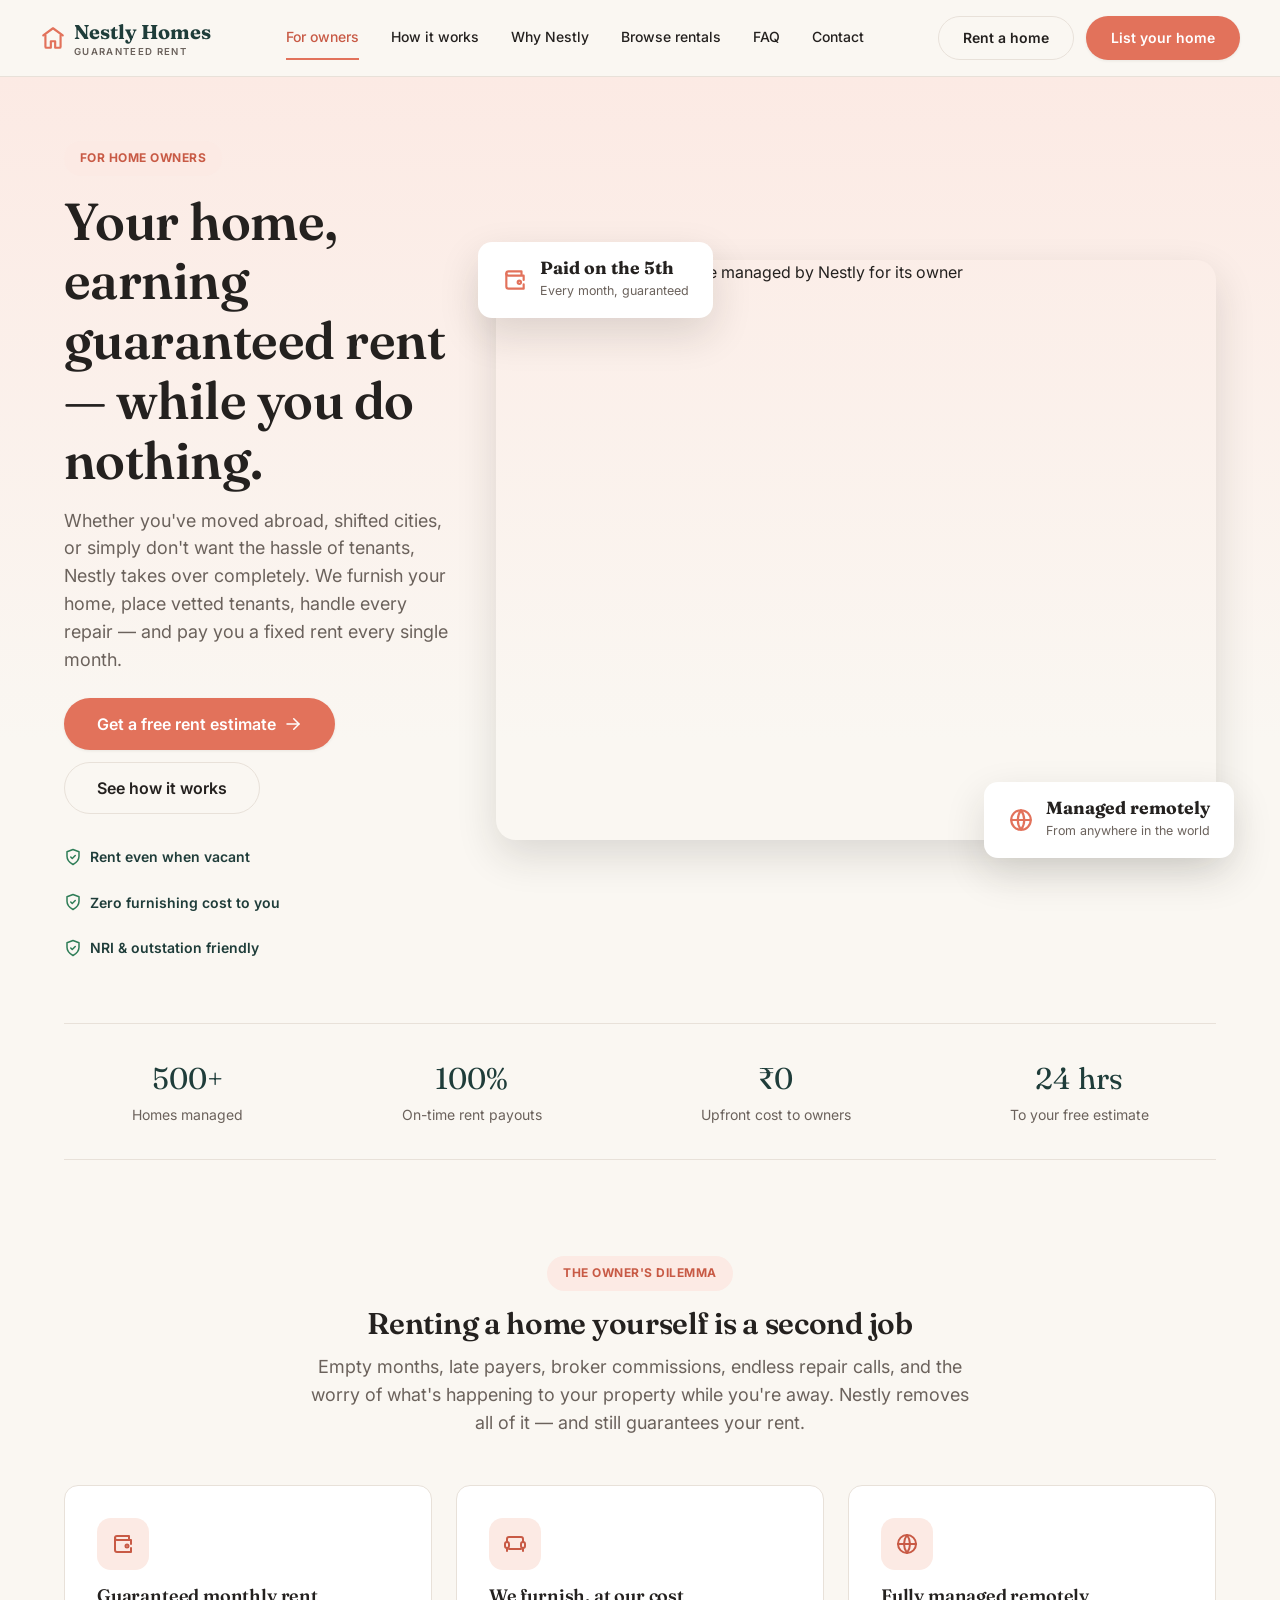
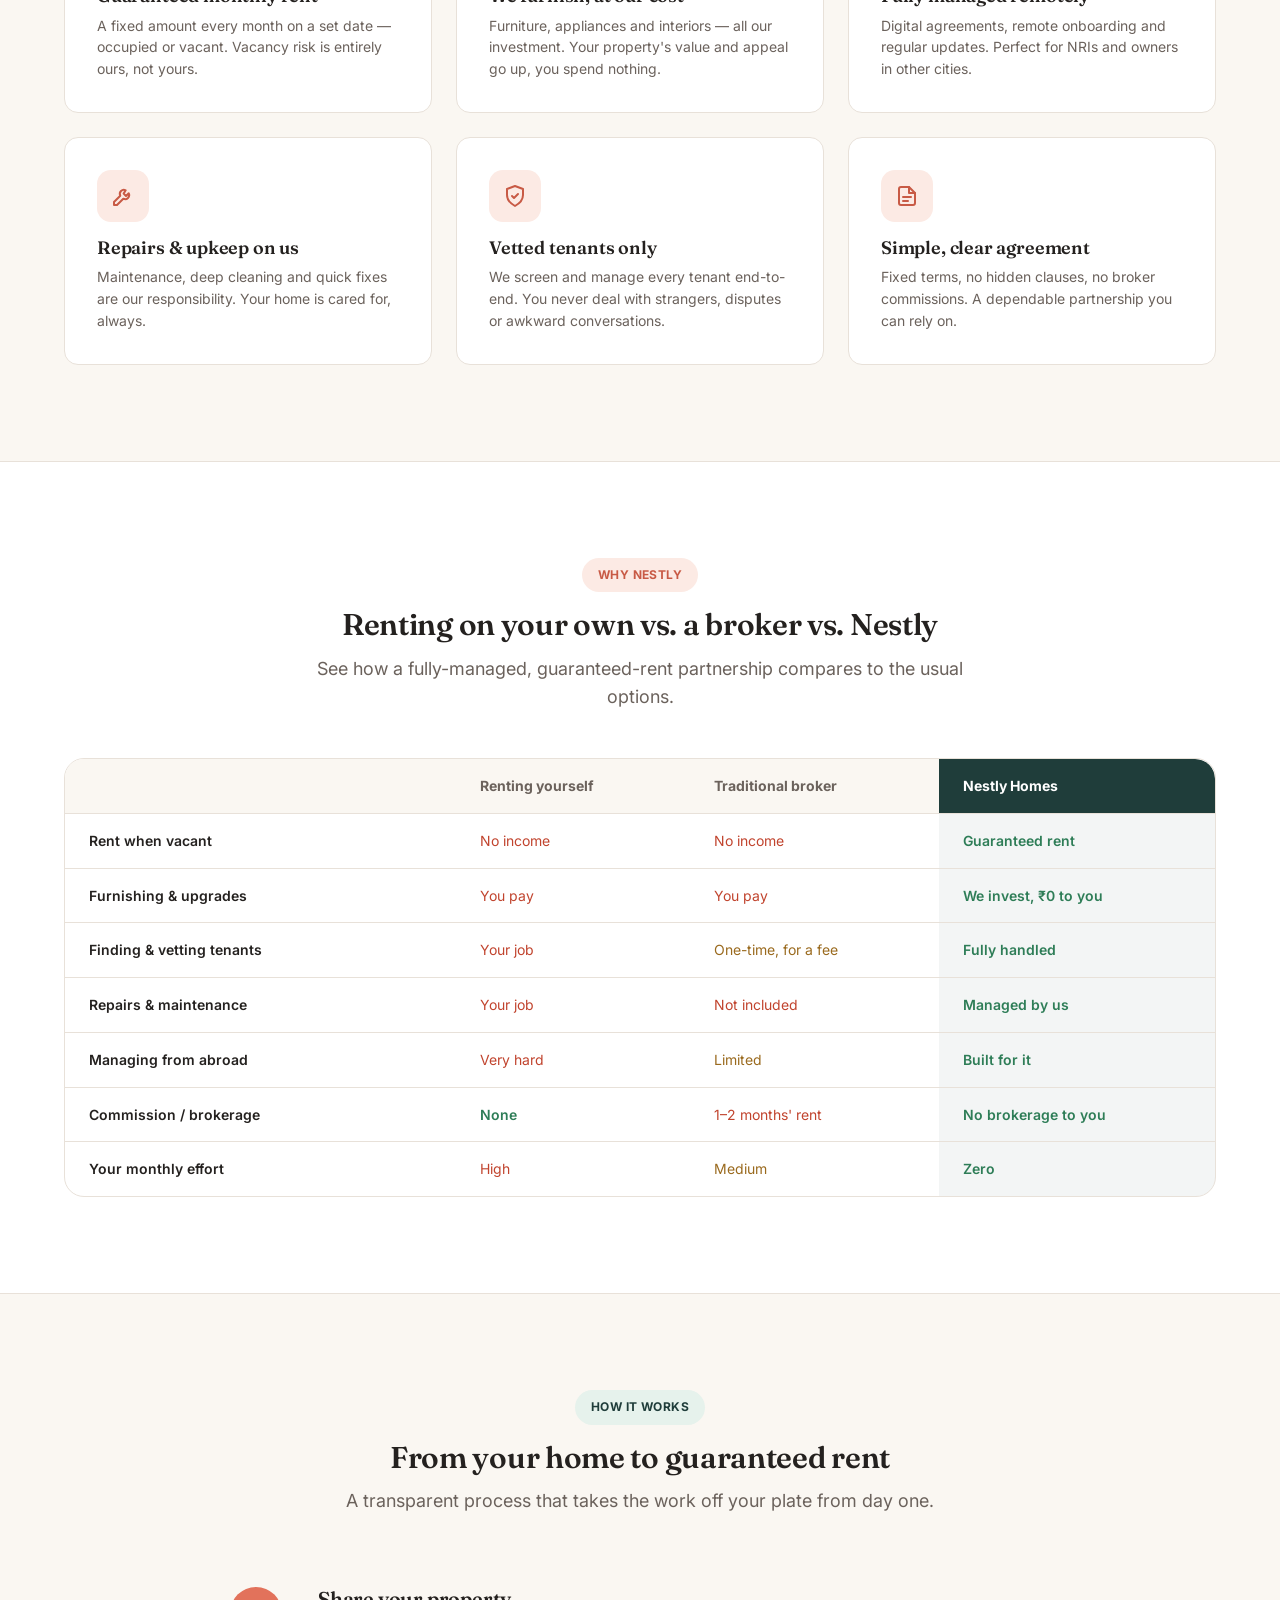
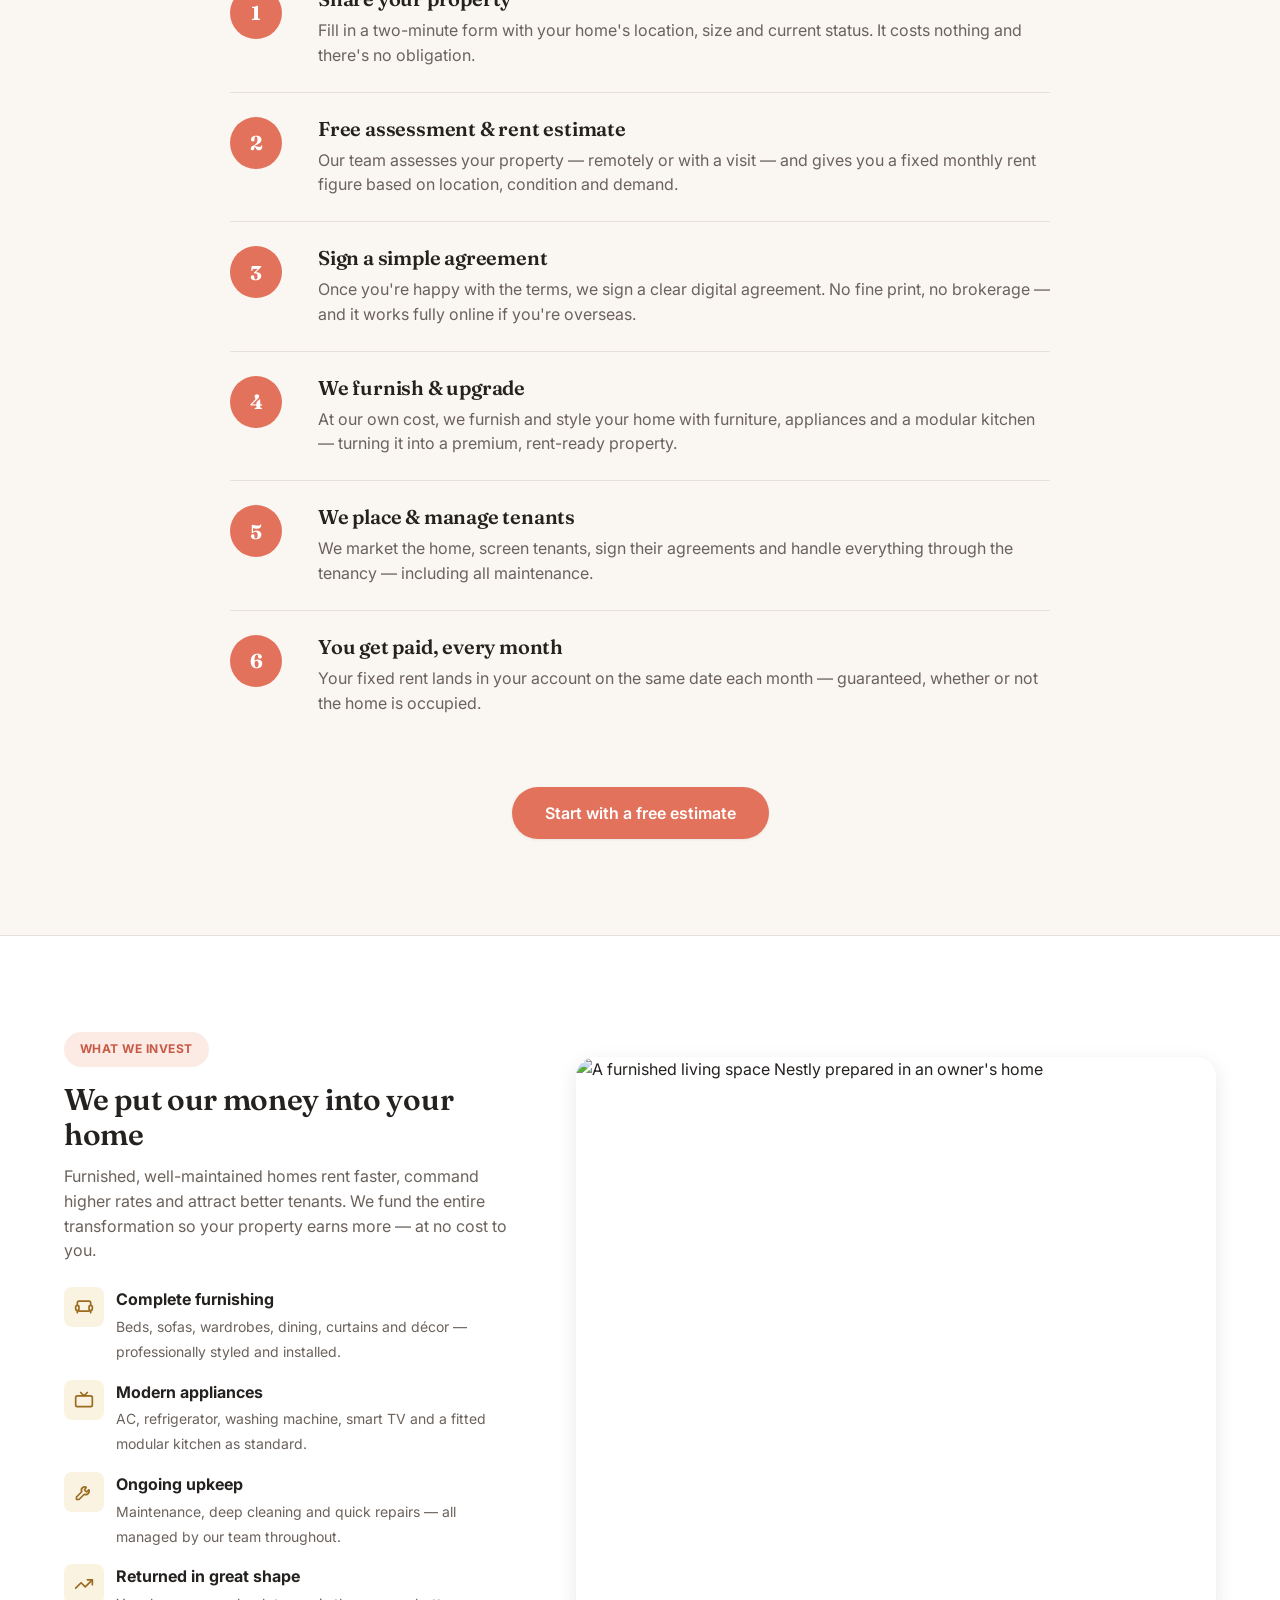
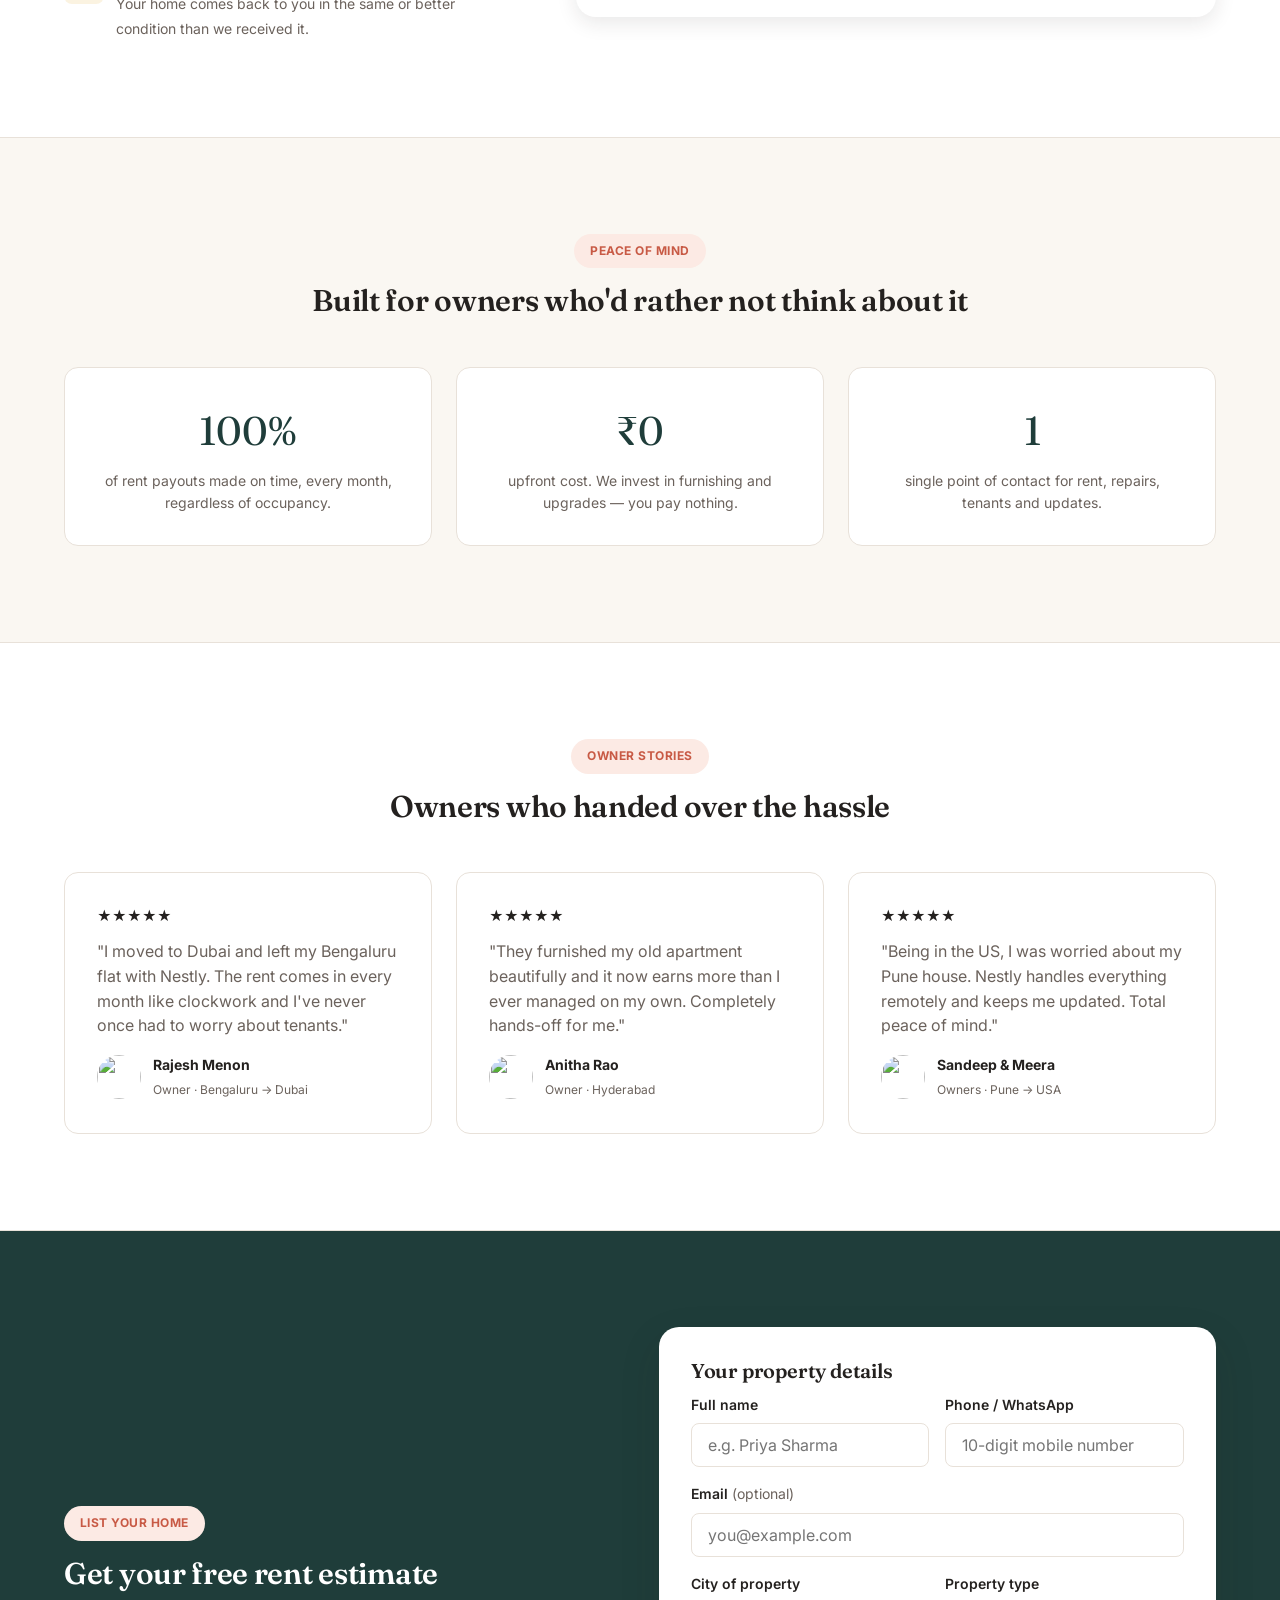
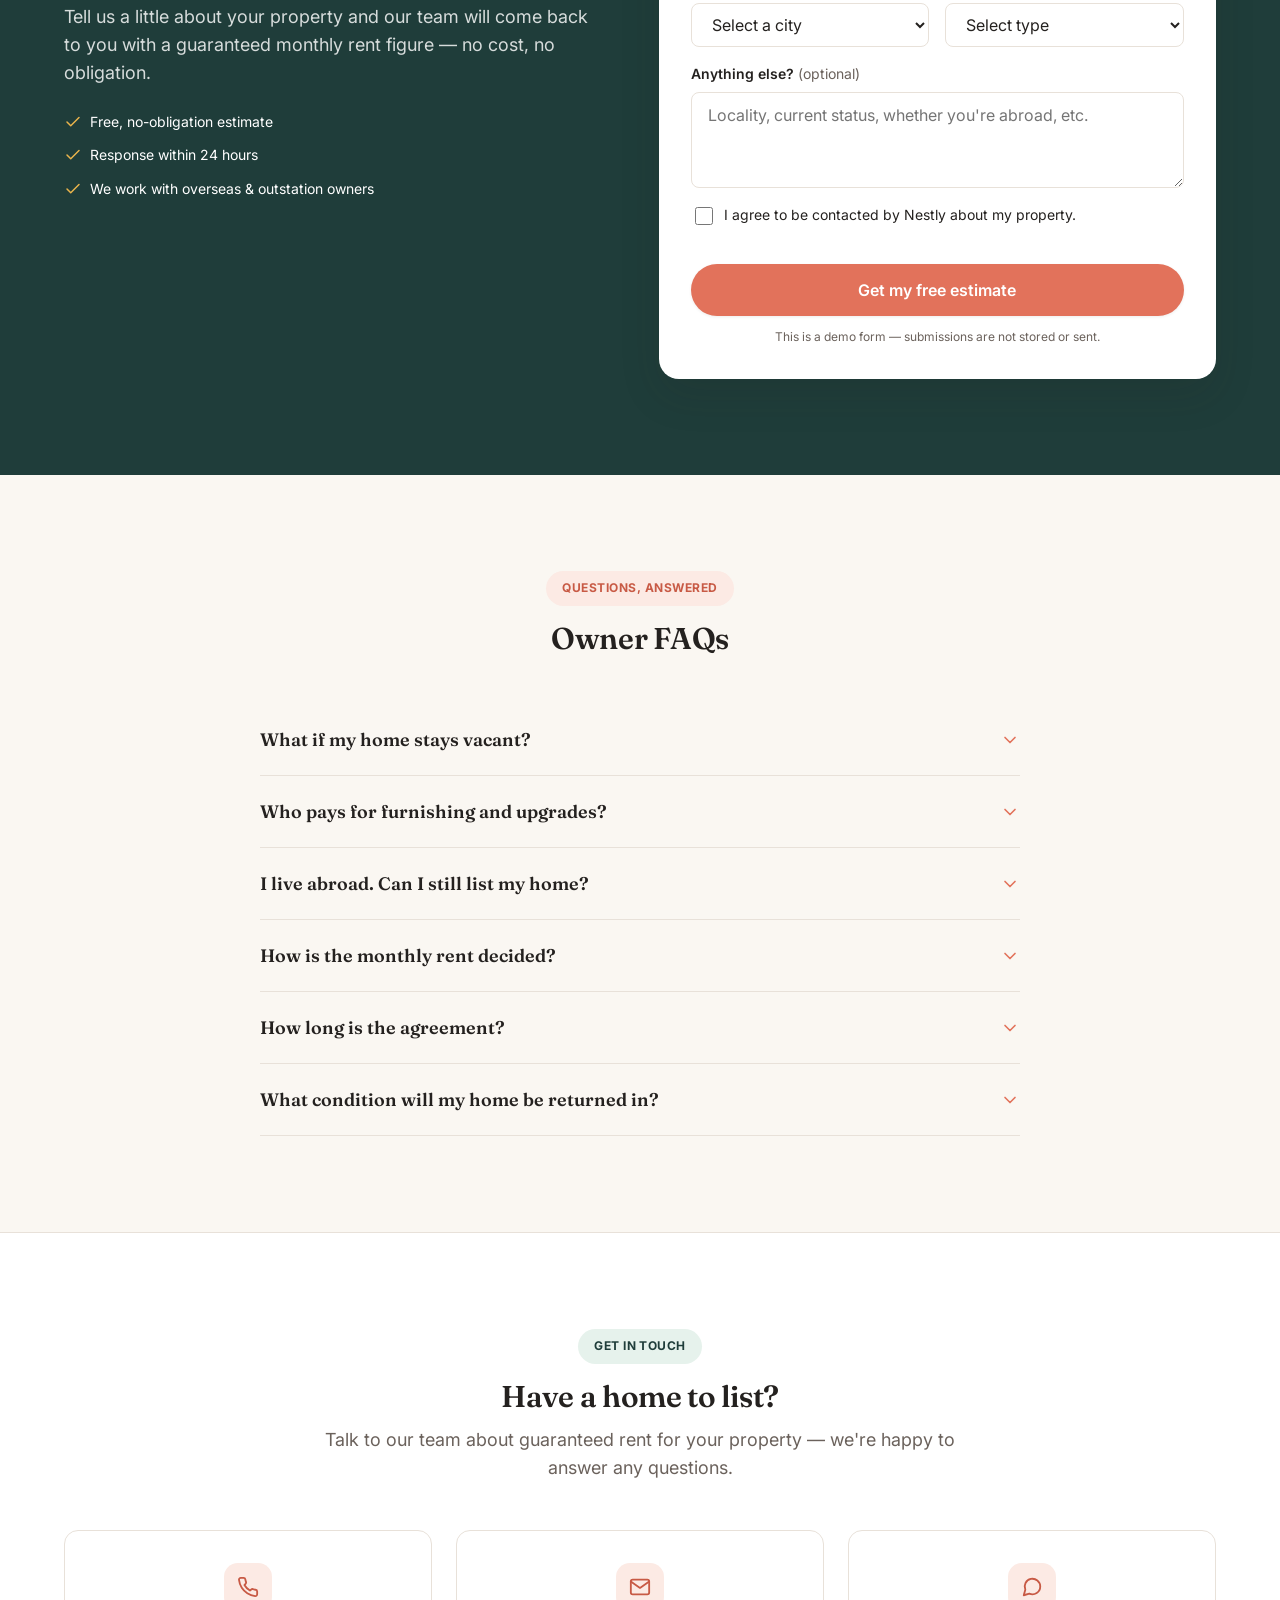
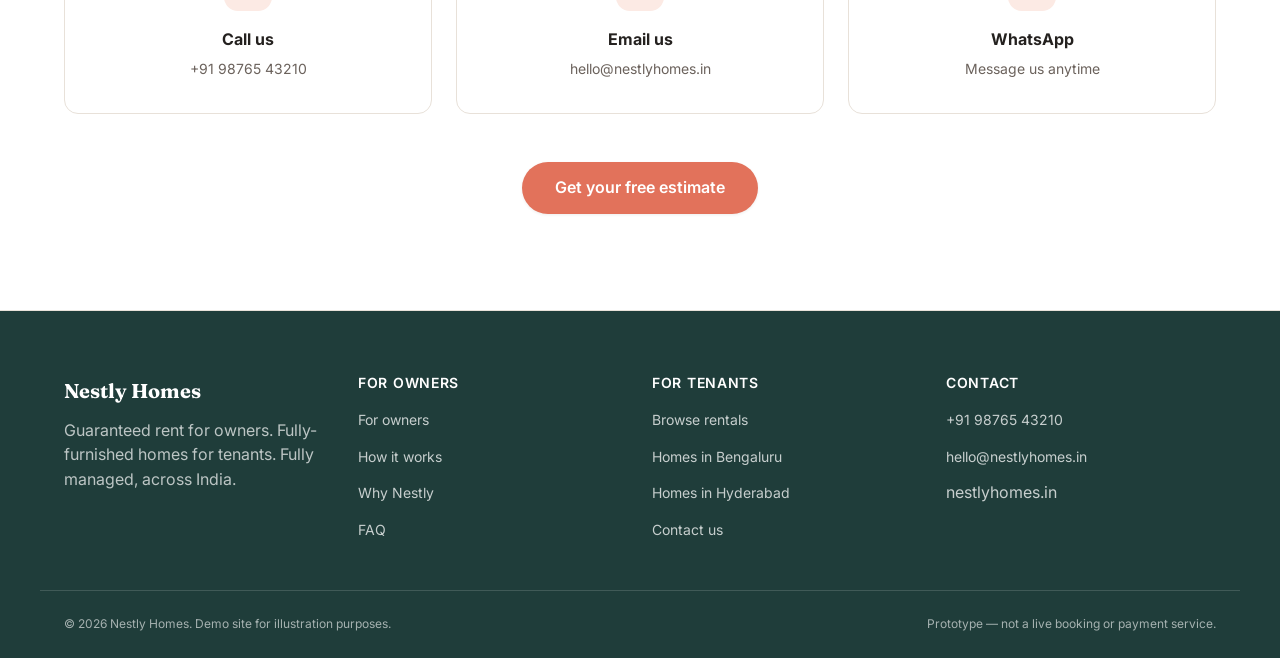
==== owners.html @ 3b859e08 "Nestly Homes: owners landing, dedicated owner page, furnished rentals" ====
<!DOCTYPE html>
<html lang="en">
<head>
<meta charset="UTF-8">
<meta name="viewport" content="width=device-width, initial-scale=1.0">
<title>For home owners — Guaranteed rent with Nestly Homes</title>
<meta name="description" content="Hand your home to Nestly and earn guaranteed rent every month — even from abroad. We furnish, manage, maintain and rent it to vetted tenants. Free rent estimate for owners across India.">
<link rel="preconnect" href="https://fonts.googleapis.com">
<link rel="preconnect" href="https://fonts.gstatic.com" crossorigin>
<link href="https://fonts.googleapis.com/css2?family=Fraunces:wght@500;600;700&family=Inter:wght@400;500;600;700&display=swap" rel="stylesheet">
<style>
/* ===========================================================
   Nestly Homes — Design System
   Managed home rentals: guaranteed rent for owners,
   fully-furnished homes for tenants.
   Fraunces (serif, warm/editorial) headings, Inter for UI.
=========================================================== */

:root {
  --color-primary: #E2725B;
  --color-primary-dark: #C85A45;
  --color-primary-light: #F4A98C;
  --color-primary-tint: #FCEAE4;
  --color-secondary: #1F3D3A;
  --color-secondary-light: #33605B;
  --color-accent: #E9B44C;
  --color-accent-tint: #FBF3E1;
  --color-bg: #FAF7F2;
  --color-surface: #FFFFFF;
  --color-text: #24211F;
  --color-text-muted: #6B625C;
  --color-border: #E8E1D9;
  --color-success: #2E7D57;
  --color-success-tint: #E6F2EC;
  --color-danger: #C1442E;
  --color-danger-tint: #FBEAE6;

  --font-heading: "Fraunces", Georgia, serif;
  --font-body: "Inter", -apple-system, BlinkMacSystemFont, "Segoe UI", sans-serif;
  --text-xs: 0.75rem;
  --text-sm: 0.875rem;
  --text-base: 1rem;
  --text-lg: 1.125rem;
  --text-xl: 1.25rem;
  --text-2xl: 1.5rem;
  --text-3xl: 1.875rem;
  --text-4xl: 2.5rem;
  --text-5xl: 3.25rem;

  --space-1: 4px;
  --space-2: 8px;
  --space-3: 12px;
  --space-4: 16px;
  --space-5: 24px;
  --space-6: 32px;
  --space-7: 48px;
  --space-8: 64px;
  --space-9: 96px;

  --radius-sm: 8px;
  --radius-md: 14px;
  --radius-lg: 20px;
  --radius-full: 999px;
  --shadow-sm: 0 1px 3px rgba(36, 33, 31, 0.08);
  --shadow-md: 0 6px 20px rgba(36, 33, 31, 0.10);
  --shadow-lg: 0 16px 40px rgba(36, 33, 31, 0.14);

  --ease: cubic-bezier(0.4, 0, 0.2, 1);
  --dur-fast: 150ms;
  --dur-base: 220ms;
}

@media (prefers-reduced-motion: reduce) {
  *, *::before, *::after {
    animation-duration: 0.001ms !important;
    animation-iteration-count: 1 !important;
    transition-duration: 0.001ms !important;
    scroll-behavior: auto !important;
  }
}

* { box-sizing: border-box; }
html { scroll-behavior: smooth; }
body {
  margin: 0;
  font-family: var(--font-body);
  font-size: var(--text-base);
  line-height: 1.55;
  color: var(--color-text);
  background: var(--color-bg);
  -webkit-font-smoothing: antialiased;
}
img { max-width: 100%; display: block; }
a { color: inherit; text-decoration: none; }
h1, h2, h3, h4 {
  font-family: var(--font-heading);
  font-weight: 600;
  line-height: 1.15;
  margin: 0 0 var(--space-3);
  color: var(--color-text);
  letter-spacing: -0.01em;
}
h1 { font-size: var(--text-5xl); }
h2 { font-size: var(--text-3xl); }
h3 { font-size: var(--text-2xl); }
p { margin: 0 0 var(--space-4); color: var(--color-text-muted); }

a:focus-visible, button:focus-visible, input:focus-visible,
select:focus-visible, textarea:focus-visible, [tabindex]:focus-visible {
  outline: 3px solid var(--color-primary);
  outline-offset: 2px;
  border-radius: var(--radius-sm);
}

.container { max-width: 1200px; margin: 0 auto; padding: 0 var(--space-5); }
.container-narrow { max-width: 760px; margin: 0 auto; padding: 0 var(--space-5); }

.skip-link {
  position: absolute; left: -9999px; top: 0;
  background: var(--color-secondary); color: #fff;
  padding: var(--space-2) var(--space-4); z-index: 100;
  border-radius: 0 0 var(--radius-sm) 0;
}
.skip-link:focus { left: 0; }

/* ---------- Navigation ---------- */
.site-header {
  position: sticky; top: 0; z-index: 50;
  background: rgba(250, 247, 242, 0.92);
  backdrop-filter: blur(8px);
  border-bottom: 1px solid var(--color-border);
}
.nav { display: flex; align-items: center; justify-content: space-between; padding: var(--space-4) 0; }
.brand {
  display: flex; align-items: center; gap: var(--space-2);
  font-family: var(--font-heading); font-size: var(--text-xl); font-weight: 700;
  color: var(--color-secondary);
}
.brand svg { color: var(--color-primary); }
.brand small { font-family: var(--font-body); font-size: 0.6rem; font-weight: 600; letter-spacing: 0.14em; text-transform: uppercase; color: var(--color-text-muted); display: block; margin-top: -2px; }
.nav-links { display: flex; gap: var(--space-6); list-style: none; margin: 0; padding: 0; }
.nav-links a {
  font-size: var(--text-sm); font-weight: 500; color: var(--color-text);
  padding: var(--space-2) 0; border-bottom: 2px solid transparent;
  transition: color var(--dur-base) var(--ease), border-color var(--dur-base) var(--ease);
  min-height: 44px; display: flex; align-items: center;
}
.nav-links a:hover, .nav-links a[aria-current="page"] { color: var(--color-primary-dark); border-color: var(--color-primary); }
.nav-actions { display: flex; align-items: center; gap: var(--space-3); }
.nav-toggle { display: none; background: none; border: 1px solid var(--color-border); border-radius: var(--radius-sm); padding: var(--space-2); min-width: 44px; min-height: 44px; align-items: center; justify-content: center; }

/* ---------- Buttons ---------- */
.btn {
  display: inline-flex; align-items: center; justify-content: center; gap: var(--space-2);
  font-family: var(--font-body); font-weight: 600; font-size: var(--text-sm);
  min-height: 44px; padding: 0 var(--space-5);
  border-radius: var(--radius-full); border: 1px solid transparent; cursor: pointer;
  transition: transform var(--dur-fast) var(--ease), background var(--dur-base) var(--ease), box-shadow var(--dur-base) var(--ease), border-color var(--dur-base) var(--ease);
  white-space: nowrap;
}
.btn:active { transform: scale(0.98); }
.btn-primary { background: var(--color-primary); color: #fff; box-shadow: var(--shadow-sm); }
.btn-primary:hover { background: var(--color-primary-dark); box-shadow: var(--shadow-md); }
.btn-secondary { background: var(--color-secondary); color: #fff; }
.btn-secondary:hover { background: var(--color-secondary-light); }
.btn-outline { background: transparent; color: var(--color-text); border-color: var(--color-border); }
.btn-outline:hover { border-color: var(--color-primary); color: var(--color-primary-dark); }
.btn-ghost { background: transparent; color: var(--color-text); }
.btn-ghost:hover { background: var(--color-primary-tint); }
.btn-block { width: 100%; }
.btn-sm { min-height: 36px; padding: 0 var(--space-4); font-size: var(--text-xs); }
.btn-lg { min-height: 52px; padding: 0 var(--space-6); font-size: var(--text-base); }
.btn[disabled] { opacity: 0.5; cursor: not-allowed; }
.icon-btn {
  display: inline-flex; align-items: center; justify-content: center;
  min-width: 44px; min-height: 44px; border-radius: var(--radius-full);
  border: 1px solid var(--color-border); background: var(--color-surface); cursor: pointer;
  transition: border-color var(--dur-base) var(--ease), color var(--dur-base) var(--ease);
}
.icon-btn:hover { border-color: var(--color-primary); color: var(--color-primary-dark); }

/* ---------- Sections ---------- */
section { padding: var(--space-9) 0; }
.section-tight { padding: var(--space-7) 0; }
.section-surface { background: var(--color-surface); border-top: 1px solid var(--color-border); border-bottom: 1px solid var(--color-border); }
.eyebrow {
  display: inline-flex; align-items: center; gap: var(--space-2);
  font-size: var(--text-xs); font-weight: 700; letter-spacing: 0.04em; text-transform: uppercase;
  color: var(--color-primary-dark); background: var(--color-primary-tint);
  padding: var(--space-2) var(--space-4); border-radius: var(--radius-full); margin-bottom: var(--space-4);
}
.eyebrow.teal { color: var(--color-secondary); background: var(--color-success-tint); }
.section-head { max-width: 680px; margin: 0 0 var(--space-7); }
.section-head.center { margin-left: auto; margin-right: auto; text-align: center; }
.section-head p { font-size: var(--text-lg); }
.grid { display: grid; gap: var(--space-5); }
.grid-2 { grid-template-columns: repeat(2, 1fr); }
.grid-3 { grid-template-columns: repeat(3, 1fr); }
.grid-4 { grid-template-columns: repeat(4, 1fr); }
.flex-between { display: flex; align-items: center; justify-content: space-between; gap: var(--space-4); flex-wrap: wrap; }

/* ---------- Cards ---------- */
.card {
  background: var(--color-surface); border-radius: var(--radius-md);
  border: 1px solid var(--color-border); overflow: hidden;
  transition: box-shadow var(--dur-base) var(--ease), transform var(--dur-base) var(--ease);
}
.card:hover { box-shadow: var(--shadow-md); }

/* Value proposition card */
.value-card { padding: var(--space-6); height: 100%; }
.value-card .v-icon {
  width: 52px; height: 52px; border-radius: var(--radius-md);
  background: var(--color-primary-tint); color: var(--color-primary-dark);
  display: flex; align-items: center; justify-content: center; margin-bottom: var(--space-4);
}
.value-card h3 { font-size: var(--text-lg); margin-bottom: var(--space-2); }
.value-card p { margin: 0; font-size: var(--text-sm); }

/* Property card */
.property-card { display: flex; flex-direction: column; position: relative; }
.property-card__media { position: relative; aspect-ratio: 4 / 3; overflow: hidden; }
.property-card__media img { width: 100%; height: 100%; object-fit: cover; transition: transform 400ms var(--ease); }
.property-card:hover .property-card__media img { transform: scale(1.04); }
.property-card__badge {
  position: absolute; top: var(--space-3); left: var(--space-3);
  background: var(--color-surface); font-size: var(--text-xs); font-weight: 700;
  padding: var(--space-1) var(--space-3); border-radius: var(--radius-full); color: var(--color-secondary);
}
.property-card__badge.furnished { background: var(--color-secondary); color: #fff; }
.property-card__body { padding: var(--space-4); flex: 1; display: flex; flex-direction: column; gap: var(--space-2); }
.property-card__top { display: flex; justify-content: space-between; align-items: baseline; gap: var(--space-2); }
.property-card__title { font-family: var(--font-heading); font-size: var(--text-lg); font-weight: 600; margin: 0; }
.property-card__location { font-size: var(--text-sm); color: var(--color-text-muted); display: flex; align-items: center; gap: var(--space-1); margin: 0; }
.property-card__meta { display: flex; gap: var(--space-3); font-size: var(--text-xs); color: var(--color-text-muted); flex-wrap: wrap; }
.property-card__meta span { display: flex; align-items: center; gap: 4px; }
.property-card__footer { display: flex; justify-content: space-between; align-items: center; margin-top: auto; padding-top: var(--space-2); border-top: 1px solid var(--color-border); }
.property-card__price { font-weight: 700; color: var(--color-text); }
.property-card__price small { font-weight: 400; color: var(--color-text-muted); }
.rating { display: flex; align-items: center; gap: 4px; font-size: var(--text-sm); font-weight: 600; }
.rating svg { color: var(--color-accent); }

/* ---------- Badges ---------- */
.badge { display: inline-flex; align-items: center; gap: 4px; font-size: var(--text-xs); font-weight: 700; padding: var(--space-1) var(--space-3); border-radius: var(--radius-full); }
.badge-success { background: var(--color-success-tint); color: var(--color-success); }
.badge-accent { background: var(--color-accent-tint); color: #9A6A1E; }
.badge-neutral { background: var(--color-bg); color: var(--color-text-muted); border: 1px solid var(--color-border); }

.chip {
  display: inline-flex; align-items: center; gap: var(--space-2);
  min-height: 44px; padding: 0 var(--space-4); border-radius: var(--radius-full);
  border: 1px solid var(--color-border); background: var(--color-surface);
  font-size: var(--text-sm); font-weight: 500; cursor: pointer;
  transition: border-color var(--dur-base) var(--ease), background var(--dur-base) var(--ease), color var(--dur-base) var(--ease);
}
.chip:hover { border-color: var(--color-primary); }
.chip[aria-pressed="true"] { background: var(--color-secondary); border-color: var(--color-secondary); color: #fff; }

/* ---------- Forms ---------- */
.field { display: flex; flex-direction: column; gap: var(--space-2); margin-bottom: var(--space-4); }
.field label { font-size: var(--text-sm); font-weight: 600; }
.field .hint { font-size: var(--text-xs); color: var(--color-text-muted); margin-top: -4px; }
.field .error-text { font-size: var(--text-xs); color: var(--color-danger); margin-top: -2px; display: none; }
.field.has-error .error-text { display: block; }
.field.has-error input, .field.has-error select, .field.has-error textarea { border-color: var(--color-danger); }
input[type="text"], input[type="email"], input[type="tel"], input[type="number"],
input[type="date"], input[type="password"], select, textarea {
  min-height: 44px; padding: 0 var(--space-4);
  border: 1px solid var(--color-border); border-radius: var(--radius-sm);
  font-family: var(--font-body); font-size: var(--text-base);
  background: var(--color-surface); color: var(--color-text); width: 100%;
}
textarea { padding: var(--space-3) var(--space-4); min-height: 96px; resize: vertical; }
input:focus, select:focus, textarea:focus { border-color: var(--color-primary); }
.checkbox-row { display: flex; align-items: flex-start; gap: var(--space-2); min-height: 44px; font-size: var(--text-sm); }
.checkbox-row input { width: 18px; height: 18px; min-height: auto; accent-color: var(--color-primary); margin-top: 3px; }
.field-row { display: grid; grid-template-columns: 1fr 1fr; gap: var(--space-4); }

/* ---------- Footer ---------- */
.site-footer { background: var(--color-secondary); color: rgba(255,255,255,0.85); padding: var(--space-8) 0 var(--space-5); }
.site-footer h4 { color: #fff; font-family: var(--font-body); font-size: var(--text-sm); text-transform: uppercase; letter-spacing: 0.05em; margin-bottom: var(--space-4); }
.site-footer a { color: rgba(255,255,255,0.75); font-size: var(--text-sm); transition: color var(--dur-base) var(--ease); }
.site-footer a:hover { color: #fff; }
.footer-links { list-style: none; padding: 0; margin: 0; display: flex; flex-direction: column; gap: var(--space-3); }
.footer-bottom { border-top: 1px solid rgba(255,255,255,0.15); margin-top: var(--space-7); padding-top: var(--space-5); display: flex; justify-content: space-between; flex-wrap: wrap; gap: var(--space-3); font-size: var(--text-xs); color: rgba(255,255,255,0.6); }

/* ---------- Utility ---------- */
.text-center { text-align: center; }
.text-muted { color: var(--color-text-muted); }
.mt-0 { margin-top: 0; }
.visually-hidden { position: absolute; width: 1px; height: 1px; padding: 0; margin: -1px; overflow: hidden; clip: rect(0,0,0,0); white-space: nowrap; border: 0; }

/* ---------- Responsive ---------- */
@media (max-width: 960px) {
  .grid-4 { grid-template-columns: repeat(2, 1fr); }
  .grid-3 { grid-template-columns: repeat(2, 1fr); }
}
@media (max-width: 720px) {
  h1 { font-size: var(--text-4xl); }
  .nav-links, .nav-actions .btn-outline { display: none; }
  .nav-toggle { display: inline-flex; }
  .grid-4, .grid-3, .grid-2 { grid-template-columns: 1fr; }
  .field-row { grid-template-columns: 1fr; }
  section { padding: var(--space-7) 0; }
}

/* Mobile nav drawer */
.mobile-nav { display: none; position: fixed; inset: 0; z-index: 60; background: rgba(36,33,31,0.4); }
.mobile-nav.open { display: block; }
.mobile-nav__panel {
  position: absolute; top: 0; right: 0; bottom: 0; width: min(320px, 84vw);
  background: var(--color-surface); padding: var(--space-5);
  display: flex; flex-direction: column; gap: var(--space-2); box-shadow: var(--shadow-lg);
}
.mobile-nav__panel a, .mobile-nav__panel button.mnav-link {
  min-height: 48px; display: flex; align-items: center;
  font-size: var(--text-base); font-weight: 600; border-bottom: 1px solid var(--color-border);
}

/* ===========================================================
   Page-specific composition
=========================================================== */

/* Hero */
.hero { padding: var(--space-8) 0 var(--space-9); background: linear-gradient(180deg, #FCEAE4 0%, var(--color-bg) 62%); }
.hero-grid { display: grid; grid-template-columns: 1.05fr 0.95fr; gap: var(--space-7); align-items: center; }
.hero-copy h1 { margin-bottom: var(--space-4); }
.hero-copy p.lead { font-size: var(--text-lg); max-width: 48ch; }
.hero-cta { display: flex; gap: var(--space-3); margin-top: var(--space-5); flex-wrap: wrap; }
.hero-assurance { display: flex; gap: var(--space-5); margin-top: var(--space-6); flex-wrap: wrap; }
.hero-assurance div { display: flex; align-items: center; gap: var(--space-2); font-size: var(--text-sm); font-weight: 600; color: var(--color-secondary); }
.hero-assurance svg { color: var(--color-success); flex-shrink: 0; }
.hero-media { position: relative; }
.hero-media > img { border-radius: var(--radius-lg); box-shadow: var(--shadow-lg); }
.hero-float {
  position: absolute; background: var(--color-surface); border-radius: var(--radius-md);
  box-shadow: var(--shadow-lg); padding: var(--space-4) var(--space-5); display: flex; align-items: center; gap: var(--space-3);
}
.hero-float.tl { top: -18px; left: -18px; }
.hero-float.br { bottom: -18px; right: -18px; }
.hero-float svg { color: var(--color-primary); flex-shrink: 0; }
.hero-float strong { font-family: var(--font-heading); font-size: 1.1rem; display: block; line-height: 1.1; }
.hero-float span { font-size: 0.78rem; color: var(--color-text-muted); }

/* Stats strip */
.stats-strip { display: flex; justify-content: space-around; text-align: center; padding: var(--space-6) 0; border-top: 1px solid var(--color-border); border-bottom: 1px solid var(--color-border); flex-wrap: wrap; gap: var(--space-5); }
.stats-strip .stat-num { font-family: var(--font-heading); font-size: var(--text-3xl); color: var(--color-secondary); display: block; }
.stats-strip .stat-label { font-size: var(--text-sm); color: var(--color-text-muted); }

/* Two-path split */
.path-grid { display: grid; grid-template-columns: 1fr 1fr; gap: var(--space-5); }
.path-card { padding: var(--space-7); border-radius: var(--radius-lg); position: relative; overflow: hidden; }
.path-card.owner { background: var(--color-secondary); color: #fff; }
.path-card.owner h3, .path-card.owner p { color: #fff; }
.path-card.owner p { color: rgba(255,255,255,0.82); }
.path-card.tenant { background: var(--color-surface); border: 1px solid var(--color-border); }
.path-card .p-icon { width: 48px; height: 48px; border-radius: var(--radius-md); display: flex; align-items: center; justify-content: center; margin-bottom: var(--space-4); }
.path-card.owner .p-icon { background: rgba(255,255,255,0.14); color: #fff; }
.path-card.tenant .p-icon { background: var(--color-primary-tint); color: var(--color-primary-dark); }
.path-card h3 { font-size: var(--text-2xl); }
.path-list { list-style: none; padding: 0; margin: 0 0 var(--space-5); display: flex; flex-direction: column; gap: var(--space-2); }
.path-list li { display: flex; align-items: flex-start; gap: var(--space-2); font-size: var(--text-sm); }
.path-card.owner .path-list svg { color: var(--color-accent); }
.path-card.tenant .path-list svg { color: var(--color-success); }
.path-list svg { flex-shrink: 0; margin-top: 2px; }

/* Steps (owner journey) */
.steps-grid { counter-reset: step; display: grid; grid-template-columns: repeat(4, 1fr); gap: var(--space-5); }
.step-card { position: relative; padding-top: var(--space-7); }
.step-card::before {
  counter-increment: step; content: counter(step);
  position: absolute; left: 0; top: 0; width: 44px; height: 44px; border-radius: 50%;
  background: var(--color-primary); color: #fff; display: flex; align-items: center; justify-content: center;
  font-family: var(--font-heading); font-weight: 700; font-size: var(--text-lg);
}
.step-card h3 { font-size: var(--text-lg); }
.step-card p { font-size: var(--text-sm); margin: 0; }

/* Furnishing upgrade / feature split */
.feature-split { display: grid; grid-template-columns: 1fr 1fr; gap: var(--space-8); align-items: center; }
.feature-split img { border-radius: var(--radius-lg); box-shadow: var(--shadow-md); }
.feature-list { list-style: none; padding: 0; margin: var(--space-5) 0 0; display: flex; flex-direction: column; gap: var(--space-4); }
.feature-list li { display: flex; gap: var(--space-3); align-items: flex-start; }
.feature-list .f-icon { width: 40px; height: 40px; border-radius: var(--radius-sm); background: var(--color-accent-tint); color: #9A6A1E; display: flex; align-items: center; justify-content: center; flex-shrink: 0; }
.feature-list strong { display: block; margin-bottom: 2px; }
.feature-list span { font-size: var(--text-sm); color: var(--color-text-muted); }

/* Testimonials */
.testimonial-card { padding: var(--space-6); }
.testimonial-card .rating { margin-bottom: var(--space-3); }
.testimonial-person { display: flex; align-items: center; gap: var(--space-3); margin-top: var(--space-4); }
.testimonial-person img { width: 44px; height: 44px; border-radius: 50%; object-fit: cover; }
.testimonial-person strong { font-size: var(--text-sm); display: block; }
.testimonial-person span { font-size: var(--text-xs); color: var(--color-text-muted); }

/* FAQ accordion */
.faq-list { max-width: 760px; margin: 0 auto; }
.faq-item { border-bottom: 1px solid var(--color-border); }
.faq-q {
  width: 100%; text-align: left; background: none; border: none; cursor: pointer;
  display: flex; justify-content: space-between; align-items: center; gap: var(--space-4);
  padding: var(--space-5) 0; font-family: var(--font-heading); font-size: var(--text-lg); font-weight: 600; color: var(--color-text);
}
.faq-q svg { flex-shrink: 0; transition: transform var(--dur-base) var(--ease); color: var(--color-primary); }
.faq-q[aria-expanded="true"] svg { transform: rotate(180deg); }
.faq-a { max-height: 0; overflow: hidden; transition: max-height var(--dur-base) var(--ease); }
.faq-a__inner { padding: 0 0 var(--space-5); color: var(--color-text-muted); }
.faq-item.open .faq-a { max-height: 320px; }

/* Lead form (owner) */
.lead-section { background: var(--color-secondary); color: #fff; }
.lead-grid { display: grid; grid-template-columns: 1fr 1.05fr; gap: var(--space-8); align-items: center; }
.lead-copy h2, .lead-copy p { color: #fff; }
.lead-copy p { color: rgba(255,255,255,0.82); font-size: var(--text-lg); }
.lead-trust { list-style: none; padding: 0; margin: var(--space-5) 0 0; display: flex; flex-direction: column; gap: var(--space-3); }
.lead-trust li { display: flex; align-items: center; gap: var(--space-2); font-size: var(--text-sm); }
.lead-trust svg { color: var(--color-accent); flex-shrink: 0; }
.lead-form-card { background: var(--color-surface); border-radius: var(--radius-lg); padding: var(--space-6); box-shadow: var(--shadow-lg); color: var(--color-text); }
.lead-form-card h3 { font-size: var(--text-xl); }
.form-success {
  display: none; text-align: center; padding: var(--space-6) var(--space-4);
}
.form-success.show { display: block; }
.form-success .s-icon { width: 64px; height: 64px; border-radius: 50%; background: var(--color-success-tint); color: var(--color-success); display: flex; align-items: center; justify-content: center; margin: 0 auto var(--space-4); }

/* Contact */
.contact-grid { display: grid; grid-template-columns: repeat(3, 1fr); gap: var(--space-5); }
.contact-card { padding: var(--space-6); text-align: center; }
.contact-card .c-icon { width: 48px; height: 48px; border-radius: var(--radius-md); background: var(--color-primary-tint); color: var(--color-primary-dark); display: flex; align-items: center; justify-content: center; margin: 0 auto var(--space-4); }
.contact-card strong { display: block; margin-bottom: var(--space-1); }
.contact-card a, .contact-card span { font-size: var(--text-sm); color: var(--color-text-muted); }

/* CTA banner */
.cta-banner { background: var(--color-primary); border-radius: var(--radius-lg); padding: var(--space-8); color: #fff; text-align: center; }
.cta-banner h2 { color: #fff; }
.cta-banner p { color: rgba(255,255,255,0.9); max-width: 54ch; margin: 0 auto var(--space-5); }
.cta-banner .btn-primary { background: #fff; color: var(--color-primary-dark); }
.cta-banner .btn-primary:hover { background: var(--color-bg); }

@media (max-width: 960px) {
  .hero-grid { grid-template-columns: 1fr; }
  .hero-media { display: none; }
  .path-grid { grid-template-columns: 1fr; }
  .steps-grid { grid-template-columns: repeat(2, 1fr); }
  .feature-split { grid-template-columns: 1fr; }
  .feature-split .feature-media { order: -1; }
  .lead-grid { grid-template-columns: 1fr; }
  .contact-grid { grid-template-columns: 1fr; }
}
@media (max-width: 720px) {
  .steps-grid { grid-template-columns: 1fr; }
  .stats-strip { gap: var(--space-6); }
}

/* ===========================================================
   Owners page
=========================================================== */

/* Page hero variant */
.owner-hero { padding: var(--space-8) 0 var(--space-8); background: linear-gradient(180deg, #FCEAE4 0%, var(--color-bg) 70%); }

/* Comparison table: DIY vs broker vs Nestly */
.compare-wrap { overflow-x: auto; border: 1px solid var(--color-border); border-radius: var(--radius-lg); background: var(--color-surface); }
.compare-table { width: 100%; border-collapse: collapse; min-width: 640px; }
.compare-table th, .compare-table td { padding: var(--space-4) var(--space-5); text-align: left; border-bottom: 1px solid var(--color-border); }
.compare-table thead th { font-family: var(--font-body); font-size: var(--text-sm); font-weight: 700; color: var(--color-text-muted); background: var(--color-bg); }
.compare-table thead th.col-nestly { color: #fff; background: var(--color-secondary); border-top-right-radius: var(--radius-lg); }
.compare-table tbody th { font-weight: 600; font-family: var(--font-body); font-size: var(--text-sm); color: var(--color-text); width: 34%; }
.compare-table td { font-size: var(--text-sm); color: var(--color-text-muted); }
.compare-table td.col-nestly { background: rgba(31, 61, 58, 0.05); color: var(--color-text); font-weight: 600; }
.compare-table tbody tr:last-child th, .compare-table tbody tr:last-child td { border-bottom: none; }
.cmp-yes { color: var(--color-success); display: inline-flex; align-items: center; gap: 6px; font-weight: 600; }
.cmp-no { color: var(--color-danger); display: inline-flex; align-items: center; gap: 6px; }
.cmp-mid { color: #9A6A1E; display: inline-flex; align-items: center; gap: 6px; }

/* Numbered detailed steps (vertical) */
.owner-steps { counter-reset: ostep; max-width: 820px; margin: 0 auto; }
.owner-step { display: grid; grid-template-columns: 64px 1fr; gap: var(--space-5); padding: var(--space-5) 0; border-bottom: 1px solid var(--color-border); align-items: start; }
.owner-step:last-child { border-bottom: none; }
.owner-step .num { counter-increment: ostep; }
.owner-step .num span {
  width: 52px; height: 52px; border-radius: 50%; background: var(--color-primary); color: #fff;
  display: flex; align-items: center; justify-content: center; font-family: var(--font-heading); font-weight: 700; font-size: var(--text-xl);
}
.owner-step .num span::before { content: counter(ostep); }
.owner-step h3 { font-size: var(--text-xl); margin-bottom: var(--space-2); }
.owner-step p { margin: 0; }

/* Earnings / investment callout cards */
.invest-grid { display: grid; grid-template-columns: repeat(3, 1fr); gap: var(--space-5); }
.invest-card { padding: var(--space-6); text-align: center; }
.invest-card .big { font-family: var(--font-heading); font-size: var(--text-4xl); color: var(--color-secondary); display: block; margin-bottom: var(--space-2); }
.invest-card p { margin: 0; font-size: var(--text-sm); }

@media (max-width: 960px) {
  .invest-grid { grid-template-columns: 1fr; }
}
@media (max-width: 720px) {
  .owner-step { grid-template-columns: 44px 1fr; gap: var(--space-4); }
  .owner-step .num span { width: 40px; height: 40px; font-size: var(--text-base); }
}

/* Rentals page */
.rentals-header { padding: var(--space-6) 0 var(--space-4); border-bottom: 1px solid var(--color-border); }
.rentals-toolbar { display: flex; gap: var(--space-3); flex-wrap: wrap; align-items: center; margin-top: var(--space-4); }
.rentals-toolbar .field { margin-bottom: 0; flex: 1; min-width: 220px; }
.filter-chips { display: flex; flex-wrap: wrap; gap: var(--space-2); }
.results-bar { display: flex; justify-content: space-between; align-items: center; margin: var(--space-6) 0 var(--space-5); flex-wrap: wrap; gap: var(--space-3); }
.empty-state { text-align: center; padding: var(--space-9) var(--space-5); border: 1px dashed var(--color-border); border-radius: var(--radius-md); }

</style>
</head>
<body>
<a href="#main" class="skip-link">Skip to content</a>

<header class="site-header">
  <div class="container nav">
    <a href="index.html" class="brand">
      <svg width="26" height="26" viewBox="0 0 24 24" fill="none" stroke="currentColor" stroke-width="2" stroke-linecap="round" stroke-linejoin="round" aria-hidden="true"><path d="M3 9.5 12 3l9 6.5"/><path d="M5 9.5V20a1 1 0 0 0 1 1h4v-6h4v6h4a1 1 0 0 0 1-1V9.5"/></svg>
      <span>Nestly Homes<small>Guaranteed rent</small></span>
    </a>
    <ul class="nav-links">
      <li><a href="owners.html" aria-current="page">For owners</a></li>
      <li><a href="#how">How it works</a></li>
      <li><a href="#compare">Why Nestly</a></li>
      <li><a href="rentals.html">Browse rentals</a></li>
      <li><a href="#faq">FAQ</a></li>
      <li><a href="#contact">Contact</a></li>
    </ul>
    <div class="nav-actions">
      <a href="rentals.html" class="btn btn-outline">Rent a home</a>
      <a href="#list" class="btn btn-primary">List your home</a>
      <button class="nav-toggle" aria-label="Open menu" aria-expanded="false">
        <svg width="20" height="20" viewBox="0 0 24 24" fill="none" stroke="currentColor" stroke-width="2" stroke-linecap="round" stroke-linejoin="round" aria-hidden="true"><line x1="3" y1="6" x2="21" y2="6"/><line x1="3" y1="12" x2="21" y2="12"/><line x1="3" y1="18" x2="21" y2="18"/></svg>
      </button>
    </div>
  </div>
</header>

<nav class="mobile-nav" aria-label="Mobile">
  <div class="mobile-nav__panel">
    <div class="flex-between">
      <span class="brand">Nestly Homes</span>
      <button class="mobile-nav__close icon-btn" aria-label="Close menu">
        <svg width="18" height="18" viewBox="0 0 24 24" fill="none" stroke="currentColor" stroke-width="2" stroke-linecap="round" stroke-linejoin="round"><line x1="18" y1="6" x2="6" y2="18"/><line x1="6" y1="6" x2="18" y2="18"/></svg>
      </button>
    </div>
    <a href="owners.html">For owners</a>
    <a href="#how">How it works</a>
    <a href="#compare">Why Nestly</a>
    <a href="rentals.html">Browse rentals</a>
    <a href="#faq">FAQ</a>
    <a href="#contact">Contact</a>
    <a href="#list" class="btn btn-primary btn-block" style="margin-top:12px;">List your home</a>
  </div>
</nav>

<main id="main">
  <!-- HERO -->
  <section class="owner-hero">
    <div class="container hero-grid">
      <div class="hero-copy">
        <span class="eyebrow">For home owners</span>
        <h1>Your home, earning guaranteed rent — while you do nothing.</h1>
        <p class="lead">Whether you've moved abroad, shifted cities, or simply don't want the hassle of tenants, Nestly takes over completely. We furnish your home, place vetted tenants, handle every repair — and pay you a fixed rent every single month.</p>
        <div class="hero-cta">
          <a href="#list" class="btn btn-primary btn-lg">
            Get a free rent estimate
            <svg width="18" height="18" viewBox="0 0 24 24" fill="none" stroke="currentColor" stroke-width="2" stroke-linecap="round" stroke-linejoin="round" aria-hidden="true"><line x1="4" y1="12" x2="20" y2="12"/><polyline points="13 5 20 12 13 19"/></svg>
          </a>
          <a href="#how" class="btn btn-outline btn-lg">See how it works</a>
        </div>
        <div class="hero-assurance">
          <div><svg width="18" height="18" viewBox="0 0 24 24" fill="none" stroke="currentColor" stroke-width="2" stroke-linecap="round" stroke-linejoin="round"><path d="M12 2 4 5v6c0 5 3.5 8.5 8 11 4.5-2.5 8-6 8-11V5Z"/><polyline points="9 12 11 14 15 10"/></svg> Rent even when vacant</div>
          <div><svg width="18" height="18" viewBox="0 0 24 24" fill="none" stroke="currentColor" stroke-width="2" stroke-linecap="round" stroke-linejoin="round"><path d="M12 2 4 5v6c0 5 3.5 8.5 8 11 4.5-2.5 8-6 8-11V5Z"/><polyline points="9 12 11 14 15 10"/></svg> Zero furnishing cost to you</div>
          <div><svg width="18" height="18" viewBox="0 0 24 24" fill="none" stroke="currentColor" stroke-width="2" stroke-linecap="round" stroke-linejoin="round"><path d="M12 2 4 5v6c0 5 3.5 8.5 8 11 4.5-2.5 8-6 8-11V5Z"/><polyline points="9 12 11 14 15 10"/></svg> NRI &amp; outstation friendly</div>
        </div>
      </div>
      <div class="hero-media">
        <img src="https://picsum.photos/seed/nh-owner-hero/720/580" alt="A well-kept furnished home managed by Nestly for its owner" width="720" height="580">
        <div class="hero-float tl">
          <svg width="26" height="26" viewBox="0 0 24 24" fill="none" stroke="currentColor" stroke-width="2" stroke-linecap="round" stroke-linejoin="round" aria-hidden="true"><path d="M20 12V8H6a2 2 0 0 1 0-4h12v4"/><path d="M4 6v12a2 2 0 0 0 2 2h14v-4"/><circle cx="16" cy="14" r="1.5"/></svg>
          <div><strong>Paid on the 5th</strong><span>Every month, guaranteed</span></div>
        </div>
        <div class="hero-float br">
          <svg width="26" height="26" viewBox="0 0 24 24" fill="none" stroke="currentColor" stroke-width="2" stroke-linecap="round" stroke-linejoin="round" aria-hidden="true"><circle cx="12" cy="12" r="9"/><line x1="3" y1="12" x2="21" y2="12"/><path d="M12 3a15 15 0 0 1 0 18 15 15 0 0 1 0-18Z"/></svg>
          <div><strong>Managed remotely</strong><span>From anywhere in the world</span></div>
        </div>
      </div>
    </div>
  </section>

  <!-- STATS -->
  <div class="container">
    <div class="stats-strip">
      <div><span class="stat-num">500+</span><span class="stat-label">Homes managed</span></div>
      <div><span class="stat-num">100%</span><span class="stat-label">On-time rent payouts</span></div>
      <div><span class="stat-num">₹0</span><span class="stat-label">Upfront cost to owners</span></div>
      <div><span class="stat-num">24 hrs</span><span class="stat-label">To your free estimate</span></div>
    </div>
  </div>

  <!-- PROBLEM / PROMISE -->
  <section id="why">
    <div class="container">
      <div class="section-head center">
        <span class="eyebrow">The owner's dilemma</span>
        <h2>Renting a home yourself is a second job</h2>
        <p>Empty months, late payers, broker commissions, endless repair calls, and the worry of what's happening to your property while you're away. Nestly removes all of it — and still guarantees your rent.</p>
      </div>
      <div class="grid grid-3">
        <div class="card value-card">
          <div class="v-icon"><svg width="24" height="24" viewBox="0 0 24 24" fill="none" stroke="currentColor" stroke-width="2" stroke-linecap="round" stroke-linejoin="round"><path d="M20 12V8H6a2 2 0 0 1 0-4h12v4"/><path d="M4 6v12a2 2 0 0 0 2 2h14v-4"/><circle cx="16" cy="14" r="1.5"/></svg></div>
          <h3>Guaranteed monthly rent</h3>
          <p>A fixed amount every month on a set date — occupied or vacant. Vacancy risk is entirely ours, not yours.</p>
        </div>
        <div class="card value-card">
          <div class="v-icon"><svg width="24" height="24" viewBox="0 0 24 24" fill="none" stroke="currentColor" stroke-width="2" stroke-linecap="round" stroke-linejoin="round"><path d="M4 10V7a2 2 0 0 1 2-2h12a2 2 0 0 1 2 2v3"/><rect x="2" y="10" width="4" height="6" rx="2"/><rect x="18" y="10" width="4" height="6" rx="2"/><path d="M6 17h12"/><path d="M4 17v2"/><path d="M20 17v2"/></svg></div>
          <h3>We furnish, at our cost</h3>
          <p>Furniture, appliances and interiors — all our investment. Your property's value and appeal go up, you spend nothing.</p>
        </div>
        <div class="card value-card">
          <div class="v-icon"><svg width="24" height="24" viewBox="0 0 24 24" fill="none" stroke="currentColor" stroke-width="2" stroke-linecap="round" stroke-linejoin="round"><circle cx="12" cy="12" r="9"/><line x1="3" y1="12" x2="21" y2="12"/><path d="M12 3a15 15 0 0 1 0 18 15 15 0 0 1 0-18Z"/></svg></div>
          <h3>Fully managed remotely</h3>
          <p>Digital agreements, remote onboarding and regular updates. Perfect for NRIs and owners in other cities.</p>
        </div>
        <div class="card value-card">
          <div class="v-icon"><svg width="24" height="24" viewBox="0 0 24 24" fill="none" stroke="currentColor" stroke-width="2" stroke-linecap="round" stroke-linejoin="round"><path d="M14.7 6.3a4 4 0 0 0-5.4 5.4L3 18v3h3l6.3-6.3a4 4 0 0 0 5.4-5.4l-2.7 2.7-2.4-2.4Z"/></svg></div>
          <h3>Repairs &amp; upkeep on us</h3>
          <p>Maintenance, deep cleaning and quick fixes are our responsibility. Your home is cared for, always.</p>
        </div>
        <div class="card value-card">
          <div class="v-icon"><svg width="24" height="24" viewBox="0 0 24 24" fill="none" stroke="currentColor" stroke-width="2" stroke-linecap="round" stroke-linejoin="round"><path d="M12 2 4 5v6c0 5 3.5 8.5 8 11 4.5-2.5 8-6 8-11V5Z"/><polyline points="9 12 11 14 15 10"/></svg></div>
          <h3>Vetted tenants only</h3>
          <p>We screen and manage every tenant end-to-end. You never deal with strangers, disputes or awkward conversations.</p>
        </div>
        <div class="card value-card">
          <div class="v-icon"><svg width="24" height="24" viewBox="0 0 24 24" fill="none" stroke="currentColor" stroke-width="2" stroke-linecap="round" stroke-linejoin="round"><path d="M14 3H6a2 2 0 0 0-2 2v14a2 2 0 0 0 2 2h12a2 2 0 0 0 2-2V9Z"/><polyline points="14 3 14 9 20 9"/><line x1="8" y1="13" x2="16" y2="13"/><line x1="8" y1="17" x2="13" y2="17"/></svg></div>
          <h3>Simple, clear agreement</h3>
          <p>Fixed terms, no hidden clauses, no broker commissions. A dependable partnership you can rely on.</p>
        </div>
      </div>
    </div>
  </section>

  <!-- COMPARISON -->
  <section class="section-surface" id="compare">
    <div class="container">
      <div class="section-head center">
        <span class="eyebrow">Why Nestly</span>
        <h2>Renting on your own vs. a broker vs. Nestly</h2>
        <p>See how a fully-managed, guaranteed-rent partnership compares to the usual options.</p>
      </div>
      <div class="compare-wrap">
        <table class="compare-table">
          <thead>
            <tr>
              <th scope="col">&nbsp;</th>
              <th scope="col">Renting yourself</th>
              <th scope="col">Traditional broker</th>
              <th scope="col" class="col-nestly">Nestly Homes</th>
            </tr>
          </thead>
          <tbody>
            <tr>
              <th scope="row">Rent when vacant</th>
              <td><span class="cmp-no">No income</span></td>
              <td><span class="cmp-no">No income</span></td>
              <td class="col-nestly"><span class="cmp-yes">Guaranteed rent</span></td>
            </tr>
            <tr>
              <th scope="row">Furnishing &amp; upgrades</th>
              <td><span class="cmp-no">You pay</span></td>
              <td><span class="cmp-no">You pay</span></td>
              <td class="col-nestly"><span class="cmp-yes">We invest, ₹0 to you</span></td>
            </tr>
            <tr>
              <th scope="row">Finding &amp; vetting tenants</th>
              <td><span class="cmp-no">Your job</span></td>
              <td><span class="cmp-mid">One-time, for a fee</span></td>
              <td class="col-nestly"><span class="cmp-yes">Fully handled</span></td>
            </tr>
            <tr>
              <th scope="row">Repairs &amp; maintenance</th>
              <td><span class="cmp-no">Your job</span></td>
              <td><span class="cmp-no">Not included</span></td>
              <td class="col-nestly"><span class="cmp-yes">Managed by us</span></td>
            </tr>
            <tr>
              <th scope="row">Managing from abroad</th>
              <td><span class="cmp-no">Very hard</span></td>
              <td><span class="cmp-mid">Limited</span></td>
              <td class="col-nestly"><span class="cmp-yes">Built for it</span></td>
            </tr>
            <tr>
              <th scope="row">Commission / brokerage</th>
              <td><span class="cmp-yes">None</span></td>
              <td><span class="cmp-no">1–2 months' rent</span></td>
              <td class="col-nestly"><span class="cmp-yes">No brokerage to you</span></td>
            </tr>
            <tr>
              <th scope="row">Your monthly effort</th>
              <td><span class="cmp-no">High</span></td>
              <td><span class="cmp-mid">Medium</span></td>
              <td class="col-nestly"><span class="cmp-yes">Zero</span></td>
            </tr>
          </tbody>
        </table>
      </div>
    </div>
  </section>

  <!-- HOW IT WORKS (detailed) -->
  <section id="how">
    <div class="container">
      <div class="section-head center">
        <span class="eyebrow teal">How it works</span>
        <h2>From your home to guaranteed rent</h2>
        <p>A transparent process that takes the work off your plate from day one.</p>
      </div>
      <div class="owner-steps">
        <div class="owner-step">
          <div class="num"><span></span></div>
          <div>
            <h3>Share your property</h3>
            <p>Fill in a two-minute form with your home's location, size and current status. It costs nothing and there's no obligation.</p>
          </div>
        </div>
        <div class="owner-step">
          <div class="num"><span></span></div>
          <div>
            <h3>Free assessment &amp; rent estimate</h3>
            <p>Our team assesses your property — remotely or with a visit — and gives you a fixed monthly rent figure based on location, condition and demand.</p>
          </div>
        </div>
        <div class="owner-step">
          <div class="num"><span></span></div>
          <div>
            <h3>Sign a simple agreement</h3>
            <p>Once you're happy with the terms, we sign a clear digital agreement. No fine print, no brokerage — and it works fully online if you're overseas.</p>
          </div>
        </div>
        <div class="owner-step">
          <div class="num"><span></span></div>
          <div>
            <h3>We furnish &amp; upgrade</h3>
            <p>At our own cost, we furnish and style your home with furniture, appliances and a modular kitchen — turning it into a premium, rent-ready property.</p>
          </div>
        </div>
        <div class="owner-step">
          <div class="num"><span></span></div>
          <div>
            <h3>We place &amp; manage tenants</h3>
            <p>We market the home, screen tenants, sign their agreements and handle everything through the tenancy — including all maintenance.</p>
          </div>
        </div>
        <div class="owner-step">
          <div class="num"><span></span></div>
          <div>
            <h3>You get paid, every month</h3>
            <p>Your fixed rent lands in your account on the same date each month — guaranteed, whether or not the home is occupied.</p>
          </div>
        </div>
      </div>
      <div class="text-center" style="margin-top:var(--space-7);">
        <a href="#list" class="btn btn-primary btn-lg">Start with a free estimate</a>
      </div>
    </div>
  </section>

  <!-- WHAT WE INVEST -->
  <section class="section-surface" id="furnishing">
    <div class="container feature-split">
      <div>
        <span class="eyebrow">What we invest</span>
        <h2>We put our money into your home</h2>
        <p>Furnished, well-maintained homes rent faster, command higher rates and attract better tenants. We fund the entire transformation so your property earns more — at no cost to you.</p>
        <ul class="feature-list">
          <li>
            <div class="f-icon"><svg width="20" height="20" viewBox="0 0 24 24" fill="none" stroke="currentColor" stroke-width="2" stroke-linecap="round" stroke-linejoin="round"><path d="M4 10V7a2 2 0 0 1 2-2h12a2 2 0 0 1 2 2v3"/><rect x="2" y="10" width="4" height="6" rx="2"/><rect x="18" y="10" width="4" height="6" rx="2"/><path d="M6 17h12"/><path d="M4 17v2"/><path d="M20 17v2"/></svg></div>
            <div><strong>Complete furnishing</strong><span>Beds, sofas, wardrobes, dining, curtains and décor — professionally styled and installed.</span></div>
          </li>
          <li>
            <div class="f-icon"><svg width="20" height="20" viewBox="0 0 24 24" fill="none" stroke="currentColor" stroke-width="2" stroke-linecap="round" stroke-linejoin="round"><rect x="2" y="7" width="20" height="13" rx="2"/><polyline points="8 3 12 7 16 3"/></svg></div>
            <div><strong>Modern appliances</strong><span>AC, refrigerator, washing machine, smart TV and a fitted modular kitchen as standard.</span></div>
          </li>
          <li>
            <div class="f-icon"><svg width="20" height="20" viewBox="0 0 24 24" fill="none" stroke="currentColor" stroke-width="2" stroke-linecap="round" stroke-linejoin="round"><path d="M14.7 6.3a4 4 0 0 0-5.4 5.4L3 18v3h3l6.3-6.3a4 4 0 0 0 5.4-5.4l-2.7 2.7-2.4-2.4Z"/></svg></div>
            <div><strong>Ongoing upkeep</strong><span>Maintenance, deep cleaning and quick repairs — all managed by our team throughout.</span></div>
          </li>
          <li>
            <div class="f-icon"><svg width="20" height="20" viewBox="0 0 24 24" fill="none" stroke="currentColor" stroke-width="2" stroke-linecap="round" stroke-linejoin="round"><polyline points="22 7 13.5 15.5 8.5 10.5 2 17"/><polyline points="16 7 22 7 22 13"/></svg></div>
            <div><strong>Returned in great shape</strong><span>Your home comes back to you in the same or better condition than we received it.</span></div>
          </li>
        </ul>
      </div>
      <div class="feature-media">
        <img src="https://picsum.photos/seed/nh-owner-furnish/640/560" alt="A furnished living space Nestly prepared in an owner's home" width="640" height="560">
      </div>
    </div>
  </section>

  <!-- PEACE OF MIND CALLOUTS -->
  <section>
    <div class="container">
      <div class="section-head center">
        <span class="eyebrow">Peace of mind</span>
        <h2>Built for owners who'd rather not think about it</h2>
      </div>
      <div class="invest-grid">
        <div class="card invest-card">
          <span class="big">100%</span>
          <p>of rent payouts made on time, every month, regardless of occupancy.</p>
        </div>
        <div class="card invest-card">
          <span class="big">₹0</span>
          <p>upfront cost. We invest in furnishing and upgrades — you pay nothing.</p>
        </div>
        <div class="card invest-card">
          <span class="big">1</span>
          <p>single point of contact for rent, repairs, tenants and updates.</p>
        </div>
      </div>
    </div>
  </section>

  <!-- TESTIMONIALS -->
  <section class="section-surface">
    <div class="container">
      <div class="section-head center">
        <span class="eyebrow">Owner stories</span>
        <h2>Owners who handed over the hassle</h2>
      </div>
      <div class="grid grid-3">
        <div class="card testimonial-card">
          <span class="rating">★★★★★</span>
          <p>"I moved to Dubai and left my Bengaluru flat with Nestly. The rent comes in every month like clockwork and I've never once had to worry about tenants."</p>
          <div class="testimonial-person">
            <img src="https://picsum.photos/seed/nh-owner-1/88/88" alt="" width="44" height="44">
            <div><strong>Rajesh Menon</strong><span>Owner · Bengaluru → Dubai</span></div>
          </div>
        </div>
        <div class="card testimonial-card">
          <span class="rating">★★★★★</span>
          <p>"They furnished my old apartment beautifully and it now earns more than I ever managed on my own. Completely hands-off for me."</p>
          <div class="testimonial-person">
            <img src="https://picsum.photos/seed/nh-owner-2/88/88" alt="" width="44" height="44">
            <div><strong>Anitha Rao</strong><span>Owner · Hyderabad</span></div>
          </div>
        </div>
        <div class="card testimonial-card">
          <span class="rating">★★★★★</span>
          <p>"Being in the US, I was worried about my Pune house. Nestly handles everything remotely and keeps me updated. Total peace of mind."</p>
          <div class="testimonial-person">
            <img src="https://picsum.photos/seed/nh-owner-3/88/88" alt="" width="44" height="44">
            <div><strong>Sandeep &amp; Meera</strong><span>Owners · Pune → USA</span></div>
          </div>
        </div>
      </div>
    </div>
  </section>

  <!-- LEAD FORM -->
  <section class="lead-section" id="list">
    <div class="container lead-grid">
      <div class="lead-copy">
        <span class="eyebrow">List your home</span>
        <h2>Get your free rent estimate</h2>
        <p>Tell us a little about your property and our team will come back to you with a guaranteed monthly rent figure — no cost, no obligation.</p>
        <ul class="lead-trust">
          <li><svg width="18" height="18" viewBox="0 0 24 24" fill="none" stroke="currentColor" stroke-width="2" stroke-linecap="round" stroke-linejoin="round"><polyline points="20 6 9 17 4 12"/></svg> Free, no-obligation estimate</li>
          <li><svg width="18" height="18" viewBox="0 0 24 24" fill="none" stroke="currentColor" stroke-width="2" stroke-linecap="round" stroke-linejoin="round"><polyline points="20 6 9 17 4 12"/></svg> Response within 24 hours</li>
          <li><svg width="18" height="18" viewBox="0 0 24 24" fill="none" stroke="currentColor" stroke-width="2" stroke-linecap="round" stroke-linejoin="round"><polyline points="20 6 9 17 4 12"/></svg> We work with overseas &amp; outstation owners</li>
        </ul>
      </div>

      <div class="lead-form-card">
        <form id="lead-form" novalidate>
          <h3 class="mt-0">Your property details</h3>
          <div class="field-row">
            <div class="field">
              <label for="l-name">Full name</label>
              <input type="text" id="l-name" name="name" autocomplete="name" placeholder="e.g. Priya Sharma">
              <span class="error-text">Please enter your name.</span>
            </div>
            <div class="field">
              <label for="l-phone">Phone / WhatsApp</label>
              <input type="tel" id="l-phone" name="phone" autocomplete="tel" placeholder="10-digit mobile number">
              <span class="error-text">Enter a valid 10-digit number.</span>
            </div>
          </div>
          <div class="field">
            <label for="l-email">Email <span class="text-muted" style="font-weight:400;">(optional)</span></label>
            <input type="email" id="l-email" name="email" autocomplete="email" placeholder="you@example.com">
            <span class="error-text">Enter a valid email address.</span>
          </div>
          <div class="field-row">
            <div class="field">
              <label for="l-city">City of property</label>
              <select id="l-city" name="city">
                <option value="">Select a city</option>
              </select>
              <span class="error-text">Please choose a city.</span>
            </div>
            <div class="field">
              <label for="l-type">Property type</label>
              <select id="l-type" name="type">
                <option value="">Select type</option>
                <option>1 BHK</option>
                <option>2 BHK</option>
                <option>3 BHK</option>
                <option>4+ BHK / Villa</option>
              </select>
              <span class="error-text">Please choose a type.</span>
            </div>
          </div>
          <div class="field">
            <label for="l-note">Anything else? <span class="text-muted" style="font-weight:400;">(optional)</span></label>
            <textarea id="l-note" name="note" placeholder="Locality, current status, whether you're abroad, etc."></textarea>
          </div>
          <label class="checkbox-row" style="margin-bottom:var(--space-4);">
            <input type="checkbox" id="l-consent">
            <span>I agree to be contacted by Nestly about my property.</span>
          </label>
          <button type="submit" class="btn btn-primary btn-block btn-lg">Get my free estimate</button>
          <p class="text-muted" style="font-size:var(--text-xs); text-align:center; margin:var(--space-3) 0 0;">This is a demo form — submissions are not stored or sent.</p>
        </form>

        <div class="form-success" id="lead-success">
          <div class="s-icon"><svg width="32" height="32" viewBox="0 0 24 24" fill="none" stroke="currentColor" stroke-width="2" stroke-linecap="round" stroke-linejoin="round"><path d="M22 11.08V12a10 10 0 1 1-5.93-9.14"/><polyline points="22 4 12 14.01 9 11.01"/></svg></div>
          <h3>Thank you!</h3>
          <p id="lead-success-copy">We've received your details. Our team will be in touch within 24 hours with your free rent estimate.</p>
          <button type="button" class="btn btn-outline" onclick="nestlyResetLead()">Submit another property</button>
        </div>
      </div>
    </div>
  </section>

  <!-- FAQ -->
  <section id="faq">
    <div class="container">
      <div class="section-head center">
        <span class="eyebrow">Questions, answered</span>
        <h2>Owner FAQs</h2>
      </div>
      <div class="faq-list">
        <div class="faq-item">
          <button class="faq-q" aria-expanded="false">What if my home stays vacant? <svg width="20" height="20" viewBox="0 0 24 24" fill="none" stroke="currentColor" stroke-width="2" stroke-linecap="round" stroke-linejoin="round"><polyline points="6 9 12 15 18 9"/></svg></button>
          <div class="faq-a"><div class="faq-a__inner">Your rent is guaranteed regardless of occupancy. Once our agreement begins, you receive the agreed fixed amount every month — even during gaps between tenants. Vacancy risk is entirely ours.</div></div>
        </div>
        <div class="faq-item">
          <button class="faq-q" aria-expanded="false">Who pays for furnishing and upgrades? <svg width="20" height="20" viewBox="0 0 24 24" fill="none" stroke="currentColor" stroke-width="2" stroke-linecap="round" stroke-linejoin="round"><polyline points="6 9 12 15 18 9"/></svg></button>
          <div class="faq-a"><div class="faq-a__inner">Nestly does. We invest in the furniture, appliances and interior upgrades at our own cost. You get a better-maintained, higher-value property without spending anything upfront.</div></div>
        </div>
        <div class="faq-item">
          <button class="faq-q" aria-expanded="false">I live abroad. Can I still list my home? <svg width="20" height="20" viewBox="0 0 24 24" fill="none" stroke="currentColor" stroke-width="2" stroke-linecap="round" stroke-linejoin="round"><polyline points="6 9 12 15 18 9"/></svg></button>
          <div class="faq-a"><div class="faq-a__inner">Absolutely — many of our owners are NRIs or live in other cities. The entire process, from agreement to monthly payouts, is handled remotely with digital paperwork and regular updates.</div></div>
        </div>
        <div class="faq-item">
          <button class="faq-q" aria-expanded="false">How is the monthly rent decided? <svg width="20" height="20" viewBox="0 0 24 24" fill="none" stroke="currentColor" stroke-width="2" stroke-linecap="round" stroke-linejoin="round"><polyline points="6 9 12 15 18 9"/></svg></button>
          <div class="faq-a"><div class="faq-a__inner">We assess your property's size, location, condition and local demand, then offer a fixed monthly rent. You'll get a free, no-obligation estimate before you commit to anything.</div></div>
        </div>
        <div class="faq-item">
          <button class="faq-q" aria-expanded="false">How long is the agreement? <svg width="20" height="20" viewBox="0 0 24 24" fill="none" stroke="currentColor" stroke-width="2" stroke-linecap="round" stroke-linejoin="round"><polyline points="6 9 12 15 18 9"/></svg></button>
          <div class="faq-a"><div class="faq-a__inner">We typically sign multi-year agreements so the furnishing investment makes sense for both sides, with clear terms and notice periods. Exact duration is agreed with you before signing.</div></div>
        </div>
        <div class="faq-item">
          <button class="faq-q" aria-expanded="false">What condition will my home be returned in? <svg width="20" height="20" viewBox="0 0 24 24" fill="none" stroke="currentColor" stroke-width="2" stroke-linecap="round" stroke-linejoin="round"><polyline points="6 9 12 15 18 9"/></svg></button>
          <div class="faq-a"><div class="faq-a__inner">In the same or better condition than we received it. Regular upkeep is part of our management, and any tenant-caused damage is our responsibility to resolve.</div></div>
        </div>
      </div>
    </div>
  </section>

  <!-- CONTACT / CTA -->
  <section class="section-surface" id="contact">
    <div class="container">
      <div class="section-head center">
        <span class="eyebrow teal">Get in touch</span>
        <h2>Have a home to list?</h2>
        <p>Talk to our team about guaranteed rent for your property — we're happy to answer any questions.</p>
      </div>
      <div class="contact-grid">
        <div class="card contact-card">
          <div class="c-icon"><svg width="22" height="22" viewBox="0 0 24 24" fill="none" stroke="currentColor" stroke-width="2" stroke-linecap="round" stroke-linejoin="round"><path d="M22 16.9v3a2 2 0 0 1-2.2 2 19.8 19.8 0 0 1-8.6-3 19.5 19.5 0 0 1-6-6 19.8 19.8 0 0 1-3-8.6A2 2 0 0 1 4.1 2h3a2 2 0 0 1 2 1.7c.1.9.4 1.8.7 2.7a2 2 0 0 1-.5 2.1L8.1 9.9a16 16 0 0 0 6 6l1.4-1.2a2 2 0 0 1 2.1-.4c.9.3 1.8.6 2.7.7A2 2 0 0 1 22 16.9Z"/></svg></div>
          <strong>Call us</strong>
          <a href="tel:+919876543210">+91 98765 43210</a>
        </div>
        <div class="card contact-card">
          <div class="c-icon"><svg width="22" height="22" viewBox="0 0 24 24" fill="none" stroke="currentColor" stroke-width="2" stroke-linecap="round" stroke-linejoin="round"><rect x="2" y="4" width="20" height="16" rx="2"/><path d="m2 6 10 7 10-7"/></svg></div>
          <strong>Email us</strong>
          <a href="mailto:hello@nestlyhomes.in">hello@nestlyhomes.in</a>
        </div>
        <div class="card contact-card">
          <div class="c-icon"><svg width="22" height="22" viewBox="0 0 24 24" fill="none" stroke="currentColor" stroke-width="2" stroke-linecap="round" stroke-linejoin="round"><path d="M21 11.5a8.5 8.5 0 0 1-11.9 7.8L3 21l1.7-6.1A8.5 8.5 0 1 1 21 11.5Z"/></svg></div>
          <strong>WhatsApp</strong>
          <span>Message us anytime</span>
        </div>
      </div>
      <div class="text-center" style="margin-top:var(--space-7);">
        <a href="#list" class="btn btn-primary btn-lg">Get your free estimate</a>
      </div>
    </div>
  </section>
</main>

<footer class="site-footer">
  <div class="container grid grid-4">
    <div>
      <span class="brand" style="color:#fff;">Nestly Homes</span>
      <p style="color:rgba(255,255,255,0.7); margin-top:var(--space-3);">Guaranteed rent for owners. Fully-furnished homes for tenants. Fully managed, across India.</p>
    </div>
    <div>
      <h4>For owners</h4>
      <ul class="footer-links">
        <li><a href="owners.html">For owners</a></li>
        <li><a href="owners.html#how">How it works</a></li>
        <li><a href="owners.html#compare">Why Nestly</a></li>
        <li><a href="owners.html#faq">FAQ</a></li>
      </ul>
    </div>
    <div>
      <h4>For tenants</h4>
      <ul class="footer-links">
        <li><a href="rentals.html">Browse rentals</a></li>
        <li><a href="rentals.html?city=Bengaluru">Homes in Bengaluru</a></li>
        <li><a href="rentals.html?city=Hyderabad">Homes in Hyderabad</a></li>
        <li><a href="owners.html#contact">Contact us</a></li>
      </ul>
    </div>
    <div>
      <h4>Contact</h4>
      <ul class="footer-links">
        <li><a href="tel:+919876543210">+91 98765 43210</a></li>
        <li><a href="mailto:hello@nestlyhomes.in">hello@nestlyhomes.in</a></li>
        <li><span style="color:rgba(255,255,255,0.75);">nestlyhomes.in</span></li>
      </ul>
    </div>
  </div>
  <div class="container footer-bottom">
    <span>© 2026 Nestly Homes. Demo site for illustration purposes.</span>
    <span>Prototype — not a live booking or payment service.</span>
  </div>
</footer>

<script>
/* ===========================================================
   Nestly Homes — inline SVG icon set (outline, 24x24, no emoji)
=========================================================== */

const NESTLY_ICONS = {
  home: '<path d="M3 9.5 12 3l9 6.5"/><path d="M5 9.5V20a1 1 0 0 0 1 1h4v-6h4v6h4a1 1 0 0 0 1-1V9.5"/>',
  "map-pin": '<path d="M20 10c0 6-8 12-8 12s-8-6-8-12a8 8 0 0 1 16 0Z"/><circle cx="12" cy="10" r="3"/>',
  star: '<polygon points="12 2 15.09 8.63 22 9.27 17 14.14 18.18 21.02 12 17.77 5.82 21.02 7 14.14 2 9.27 8.91 8.63 12 2"/>',
  bed: '<path d="M2 18v-6a2 2 0 0 1 2-2h16a2 2 0 0 1 2 2v6"/><path d="M2 14h20"/><path d="M6 10V7a2 2 0 0 1 2-2h2a2 2 0 0 1 2 2v3"/><path d="M2 21v-3"/><path d="M22 21v-3"/>',
  bath: '<path d="M9 6 6.5 3.5a1.5 1.5 0 0 0-2.5 1V15"/><path d="M2 15h20v2a4 4 0 0 1-4 4H6a4 4 0 0 1-4-4Z"/><line x1="6" y1="15" x2="6" y2="19"/><line x1="18" y1="15" x2="18" y2="19"/>',
  users: '<path d="M17 21v-2a4 4 0 0 0-4-4H5a4 4 0 0 0-4 4v2"/><circle cx="9" cy="7" r="4"/><path d="M23 21v-2a4 4 0 0 0-3-3.87"/><path d="M16 3.13a4 4 0 0 1 0 7.75"/>',
  ruler: '<path d="M3 8 8 3l13 13-5 5Z"/><path d="M7 7l1.5 1.5"/><path d="M11 11l1.5 1.5"/><path d="M15 15l1.5 1.5"/>',
  check: '<polyline points="20 6 9 17 4 12"/>',
  "check-circle": '<path d="M22 11.08V12a10 10 0 1 1-5.93-9.14"/><polyline points="22 4 12 14.01 9 11.01"/>',
  shield: '<path d="M12 2 4 5v6c0 5 3.5 8.5 8 11 4.5-2.5 8-6 8-11V5Z"/>',
  "shield-check": '<path d="M12 2 4 5v6c0 5 3.5 8.5 8 11 4.5-2.5 8-6 8-11V5Z"/><polyline points="9 12 11 14 15 10"/>',
  wallet: '<path d="M20 12V8H6a2 2 0 0 1 0-4h12v4"/><path d="M4 6v12a2 2 0 0 0 2 2h14v-4"/><circle cx="16" cy="14" r="1.5"/>',
  "rupee": '<path d="M6 4h12"/><path d="M6 9h12"/><path d="M14 4c2.5 0 4 2 4 4.5S16.5 13 14 13H8l7 7"/>',
  calendar: '<rect x="3" y="4" width="18" height="18" rx="2"/><line x1="16" y1="2" x2="16" y2="6"/><line x1="8" y1="2" x2="8" y2="6"/><line x1="3" y1="10" x2="21" y2="10"/>',
  "trending-up": '<polyline points="22 7 13.5 15.5 8.5 10.5 2 17"/><polyline points="16 7 22 7 22 13"/>',
  globe: '<circle cx="12" cy="12" r="9"/><line x1="3" y1="12" x2="21" y2="12"/><path d="M12 3a15 15 0 0 1 0 18 15 15 0 0 1 0-18Z"/>',
  wrench: '<path d="M14.7 6.3a4 4 0 0 0-5.4 5.4L3 18v3h3l6.3-6.3a4 4 0 0 0 5.4-5.4l-2.7 2.7-2.4-2.4Z"/>',
  sofa: '<path d="M4 10V7a2 2 0 0 1 2-2h12a2 2 0 0 1 2 2v3"/><path d="M2 12a2 2 0 0 1 2 2v3h16v-3a2 2 0 0 1 2-2 2 2 0 0 0-2 2v-2"/><path d="M4 17v2"/><path d="M20 17v2"/><rect x="2" y="10" width="4" height="6" rx="2"/><rect x="18" y="10" width="4" height="6" rx="2"/><path d="M6 17h12"/>',
  "file-text": '<path d="M14 3H6a2 2 0 0 0-2 2v14a2 2 0 0 0 2 2h12a2 2 0 0 0 2-2V9Z"/><polyline points="14 3 14 9 20 9"/><line x1="8" y1="13" x2="16" y2="13"/><line x1="8" y1="17" x2="13" y2="17"/>',
  wifi: '<path d="M2 8.5a16 16 0 0 1 20 0"/><path d="M5 12a11.5 11.5 0 0 1 14 0"/><path d="M8.5 15.5a6.5 6.5 0 0 1 7 0"/><line x1="12" y1="19" x2="12" y2="19.01"/>',
  wind: '<path d="M3 8h11a3 3 0 1 0-3-3"/><path d="M3 16h15a3 3 0 1 1-3 3"/><path d="M3 12h18"/>',
  car: '<path d="M5 17h14l1.6-5.4A2 2 0 0 0 18.7 9H5.3a2 2 0 0 0-1.9 2.6Z"/><circle cx="7.5" cy="17" r="1.5"/><circle cx="16.5" cy="17" r="1.5"/>',
  zap: '<polygon points="13 2 3 14 12 14 11 22 21 10 12 10 13 2"/>',
  droplet: '<path d="M12 2s6 6 6 11a6 6 0 0 1-12 0c0-5 6-11 6-11Z"/>',
  tv: '<rect x="2" y="7" width="20" height="13" rx="2"/><polyline points="8 3 12 7 16 3"/>',
  utensils: '<path d="M4 3v7a2 2 0 0 0 2 2h0V3"/><path d="M6 3v18"/><path d="M18 3c-1.5 0-3 1.5-3 4v5h3"/><path d="M18 3v18"/>',
  dumbbell: '<path d="M6.5 6.5 3 3"/><path d="M17.5 17.5 21 21"/><path d="M9 15 15 9"/><rect x="4" y="12" width="4" height="4" rx="1" transform="rotate(-45 6 14)"/><rect x="16" y="8" width="4" height="4" rx="1" transform="rotate(-45 18 10)"/>',
  headset: '<path d="M4 14v-2a8 8 0 0 1 16 0v2"/><path d="M4 14a2 2 0 0 1 2 2v2a2 2 0 0 1-2 2 2 2 0 0 1-2-2v-2a2 2 0 0 1 2-2Z"/><path d="M20 14a2 2 0 0 1 2 2v2a2 2 0 0 1-2 2h-1a3 3 0 0 1-3 3h-2"/>',
  phone: '<path d="M22 16.9v3a2 2 0 0 1-2.2 2 19.8 19.8 0 0 1-8.6-3 19.5 19.5 0 0 1-6-6 19.8 19.8 0 0 1-3-8.6A2 2 0 0 1 4.1 2h3a2 2 0 0 1 2 1.7c.1.9.4 1.8.7 2.7a2 2 0 0 1-.5 2.1L8.1 9.9a16 16 0 0 0 6 6l1.4-1.2a2 2 0 0 1 2.1-.4c.9.3 1.8.6 2.7.7A2 2 0 0 1 22 16.9Z"/>',
  mail: '<rect x="2" y="4" width="20" height="16" rx="2"/><path d="m2 6 10 7 10-7"/>',
  "message-circle": '<path d="M21 11.5a8.5 8.5 0 0 1-11.9 7.8L3 21l1.7-6.1A8.5 8.5 0 1 1 21 11.5Z"/>',
  menu: '<line x1="3" y1="6" x2="21" y2="6"/><line x1="3" y1="12" x2="21" y2="12"/><line x1="3" y1="18" x2="21" y2="18"/>',
  x: '<line x1="18" y1="6" x2="6" y2="18"/><line x1="6" y1="6" x2="18" y2="18"/>',
  "chevron-down": '<polyline points="6 9 12 15 18 9"/>',
  "arrow-right": '<line x1="4" y1="12" x2="20" y2="12"/><polyline points="13 5 20 12 13 19"/>',
  clock: '<circle cx="12" cy="12" r="9"/><polyline points="12 7 12 12 15.5 14"/>',
  sparkles: '<path d="M12 3v4"/><path d="M12 17v4"/><path d="M3 12h4"/><path d="M17 12h4"/><path d="M5.6 5.6l2.8 2.8"/><path d="M15.6 15.6l2.8 2.8"/><path d="M18.4 5.6l-2.8 2.8"/><path d="M8.4 15.6l-2.8 2.8"/>',
  filter: '<polygon points="22 3 2 3 10 12.46 10 19 14 21 14 12.46 22 3"/>',
  "map": '<polygon points="1 6 8 3 16 6 23 3 23 18 16 21 8 18 1 21 1 6"/><line x1="8" y1="3" x2="8" y2="18"/><line x1="16" y1="6" x2="16" y2="21"/>'
};

function nestlyIcon(name, size, extraClass) {
  const body = NESTLY_ICONS[name] || NESTLY_ICONS.home;
  size = size || 20;
  const cls = extraClass ? ` class="${extraClass}"` : "";
  return `<svg${cls} width="${size}" height="${size}" viewBox="0 0 24 24" fill="none" stroke="currentColor" stroke-width="2" stroke-linecap="round" stroke-linejoin="round" aria-hidden="true" focusable="false">${body}</svg>`;
}

const NESTLY_AMENITY_ICON = {
  "Wi-Fi": "wifi",
  "Air conditioning": "wind",
  "Modular kitchen": "utensils",
  "Covered parking": "car",
  "Power backup": "zap",
  "24×7 water": "droplet",
  "Smart TV": "tv",
  "Washing machine": "wrench",
  "Gym access": "dumbbell",
  "Housekeeping": "sparkles",
  "Fully furnished": "sofa",
  "Balcony": "home",
  "Lift": "arrow-right",
  "Security": "shield"
};

</script>
<script>
/* ===========================================================
   Nestly Homes — sample data (mock, demo only)
   Indian context: rupee pricing, Indian cities.
   These are managed, fully-furnished homes we rent out to tenants.
=========================================================== */

const NESTLY_RENTALS = [
  {
    id: "n1",
    title: "Sunlit 2BHK near Koramangala",
    type: "2 BHK",
    city: "Bengaluru",
    area: "Koramangala",
    rent: 42000,
    deposit: 168000,
    rating: 4.9,
    reviews: 46,
    beds: 2, baths: 2, sqft: 1150,
    seed: "nh-blr-1",
    badge: "Fully furnished",
    available: "Immediate",
    description: "A bright, fully-furnished 2BHK in the heart of Koramangala, walking distance to cafes, co-working spaces and the metro. Managed end-to-end by Nestly.",
    amenities: ["Fully furnished", "Wi-Fi", "Air conditioning", "Modular kitchen", "Covered parking", "Power backup", "Smart TV", "Housekeeping"]
  },
  {
    id: "n2",
    title: "Premium 3BHK in Gachibowli",
    type: "3 BHK",
    city: "Hyderabad",
    area: "Gachibowli",
    rent: 55000,
    deposit: 220000,
    rating: 4.8,
    reviews: 33,
    beds: 3, baths: 3, sqft: 1650,
    seed: "nh-hyd-1",
    badge: "Fully furnished",
    available: "Immediate",
    description: "Spacious family home in a gated community close to the IT corridor, with clubhouse, gym and 24×7 security. Fresh interiors by Nestly.",
    amenities: ["Fully furnished", "Wi-Fi", "Air conditioning", "Modular kitchen", "Covered parking", "Power backup", "Gym access", "Security"]
  },
  {
    id: "n3",
    title: "Cozy 1BHK studio in Indiranagar",
    type: "1 BHK",
    city: "Bengaluru",
    area: "Indiranagar",
    rent: 32000,
    deposit: 128000,
    rating: 4.7,
    reviews: 58,
    beds: 1, baths: 1, sqft: 720,
    seed: "nh-blr-2",
    badge: "Fully furnished",
    available: "From 1 Aug",
    description: "A smartly designed 1BHK for young professionals, steps from Indiranagar's restaurants and pubs. Move-in ready with all essentials.",
    amenities: ["Fully furnished", "Wi-Fi", "Air conditioning", "Modular kitchen", "Smart TV", "Washing machine", "24×7 water"]
  },
  {
    id: "n4",
    title: "Sea-breeze 2BHK in Adyar",
    type: "2 BHK",
    city: "Chennai",
    area: "Adyar",
    rent: 38000,
    deposit: 152000,
    rating: 4.8,
    reviews: 29,
    beds: 2, baths: 2, sqft: 1080,
    seed: "nh-chn-1",
    badge: "Fully furnished",
    available: "Immediate",
    description: "Airy 2BHK a short drive from the beach, in a quiet, well-connected neighbourhood. Freshly furnished and professionally maintained.",
    amenities: ["Fully furnished", "Wi-Fi", "Air conditioning", "Modular kitchen", "Covered parking", "Balcony", "Housekeeping"]
  },
  {
    id: "n5",
    title: "Modern 3BHK in Baner",
    type: "3 BHK",
    city: "Pune",
    area: "Baner",
    rent: 46000,
    deposit: 184000,
    rating: 4.9,
    reviews: 21,
    beds: 3, baths: 2, sqft: 1450,
    seed: "nh-pnq-1",
    badge: "Fully furnished",
    available: "From 15 Aug",
    description: "Contemporary 3BHK close to the Mumbai-Bengaluru highway and Baner's tech parks, in a family-friendly society with amenities.",
    amenities: ["Fully furnished", "Wi-Fi", "Air conditioning", "Modular kitchen", "Covered parking", "Power backup", "Lift", "Gym access"]
  },
  {
    id: "n6",
    title: "Elegant 2BHK in Powai",
    type: "2 BHK",
    city: "Mumbai",
    area: "Powai",
    rent: 68000,
    deposit: 272000,
    rating: 4.7,
    reviews: 37,
    beds: 2, baths: 2, sqft: 980,
    seed: "nh-mum-1",
    badge: "Fully furnished",
    available: "Immediate",
    description: "Lake-facing 2BHK in a premium Powai tower with skyline views, minutes from Hiranandani. Turnkey furnished by Nestly.",
    amenities: ["Fully furnished", "Wi-Fi", "Air conditioning", "Modular kitchen", "Covered parking", "Power backup", "Security", "Balcony"]
  },
  {
    id: "n7",
    title: "Bright 1BHK in HSR Layout",
    type: "1 BHK",
    city: "Bengaluru",
    area: "HSR Layout",
    rent: 29000,
    deposit: 116000,
    rating: 4.6,
    reviews: 64,
    beds: 1, baths: 1, sqft: 680,
    seed: "nh-blr-3",
    badge: "Fully furnished",
    available: "Immediate",
    description: "Compact, well-lit 1BHK ideal for a working professional, in the startup hub of HSR Layout with everything you need within reach.",
    amenities: ["Fully furnished", "Wi-Fi", "Air conditioning", "Modular kitchen", "Smart TV", "24×7 water", "Housekeeping"]
  },
  {
    id: "n8",
    title: "Spacious 3BHK in Whitefield",
    type: "3 BHK",
    city: "Bengaluru",
    area: "Whitefield",
    rent: 51000,
    deposit: 204000,
    rating: 4.8,
    reviews: 26,
    beds: 3, baths: 3, sqft: 1720,
    seed: "nh-blr-4",
    badge: "Fully furnished",
    available: "From 1 Aug",
    description: "Large family 3BHK near ITPL and top schools, in a gated community with pool and clubhouse. Move-in ready interiors.",
    amenities: ["Fully furnished", "Wi-Fi", "Air conditioning", "Modular kitchen", "Covered parking", "Power backup", "Gym access", "Security"]
  }
];

const NESTLY_CITIES = ["Bengaluru", "Hyderabad", "Chennai", "Pune", "Mumbai"];

function nestlyImg(seed, w, h) {
  return `https://picsum.photos/seed/${seed}/${w}/${h}`;
}
function nestlyGetRental(id) {
  return NESTLY_RENTALS.find(p => p.id === id);
}
function nestlyRupee(n) {
  return "₹" + Number(n).toLocaleString("en-IN");
}

</script>
<script>
/* ===========================================================
   Nestly Homes — shared behavior
   nav drawer, rental card render, FAQ accordion, form validation
=========================================================== */

document.addEventListener("DOMContentLoaded", () => {
  initMobileNav();
  initFaq();
});

function initMobileNav() {
  const toggle = document.querySelector(".nav-toggle");
  const drawer = document.querySelector(".mobile-nav");
  if (!toggle || !drawer) return;
  const closeBtn = drawer.querySelector(".mobile-nav__close");

  const open = () => {
    drawer.classList.add("open");
    toggle.setAttribute("aria-expanded", "true");
    const first = drawer.querySelector("a, button");
    if (first) first.focus();
  };
  const close = () => {
    drawer.classList.remove("open");
    toggle.setAttribute("aria-expanded", "false");
    toggle.focus();
  };
  toggle.addEventListener("click", open);
  if (closeBtn) closeBtn.addEventListener("click", close);
  drawer.addEventListener("click", (e) => { if (e.target === drawer) close(); });
  document.addEventListener("keydown", (e) => {
    if (e.key === "Escape" && drawer.classList.contains("open")) close();
  });
}

function initFaq() {
  document.querySelectorAll(".faq-q").forEach(btn => {
    btn.addEventListener("click", () => {
      const item = btn.closest(".faq-item");
      const expanded = btn.getAttribute("aria-expanded") === "true";
      btn.setAttribute("aria-expanded", String(!expanded));
      item.classList.toggle("open", !expanded);
    });
  });
}

/**
 * Renders a furnished-rental card.
 */
function nestlyRenderRentalCard(p) {
  return `
    <article class="card property-card" data-id="${p.id}" data-type="${p.type}" data-city="${p.city}" data-rent="${p.rent}">
      <div class="property-card__media">
        <img src="${nestlyImg(p.seed, 480, 360)}" alt="Interior of ${p.title}, ${p.area}, ${p.city}" loading="lazy" width="480" height="360">
        <span class="property-card__badge furnished">${p.badge}</span>
      </div>
      <div class="property-card__body">
        <div class="property-card__top">
          <h3 class="property-card__title">${p.title}</h3>
          <span class="rating">${nestlyIcon("star", 14)} ${p.rating.toFixed(1)}</span>
        </div>
        <p class="property-card__location">${nestlyIcon("map-pin", 14)} ${p.area}, ${p.city}</p>
        <div class="property-card__meta">
          <span>${nestlyIcon("bed", 14)} ${p.beds} bed${p.beds > 1 ? "s" : ""}</span>
          <span>${nestlyIcon("bath", 14)} ${p.baths} bath${p.baths > 1 ? "s" : ""}</span>
          <span>${nestlyIcon("ruler", 14)} ${p.sqft} sq.ft</span>
        </div>
        <div class="property-card__footer">
          <span class="property-card__price">${nestlyRupee(p.rent)} <small>/ month</small></span>
          <span class="badge badge-success">${p.available}</span>
        </div>
        <button type="button" class="btn btn-outline btn-block btn-sm" style="margin-top:8px;" onclick="nestlyEnquire('${p.id}')">Enquire about this home</button>
      </div>
    </article>
  `;
}

function nestlyEnquire(id) {
  const p = nestlyGetRental(id);
  const name = p ? p.title : "this home";
  alert(`Thanks for your interest in "${name}"!\n\nThis is a demo — in the live site this would open an enquiry form or send your details to the Nestly team. Call +91 98765 43210 or email hello@nestlyhomes.in to book a viewing.`);
}

/* Generic required-field validator used by the owner lead form. */
function nestlySetFieldError(field, hasError) {
  field.classList.toggle("has-error", hasError);
}

</script>
<script>
  // City options
  const citySelect = document.getElementById('l-city');
  NESTLY_CITIES.forEach(c => {
    const o = document.createElement('option');
    o.value = c; o.textContent = c;
    citySelect.appendChild(o);
  });
  const otherOpt = document.createElement('option');
  otherOpt.value = 'Other'; otherOpt.textContent = 'Other city';
  citySelect.appendChild(otherOpt);

  // Lead form validation
  const form = document.getElementById('lead-form');
  form.addEventListener('submit', (e) => {
    e.preventDefault();
    let valid = true;
    const checks = [
      ['l-name', v => v.trim().length >= 2],
      ['l-phone', v => v.replace(/\D/g, '').length >= 10],
      ['l-city', v => v !== ''],
      ['l-type', v => v !== '']
    ];
    checks.forEach(([id, test]) => {
      const el = document.getElementById(id);
      const ok = test(el.value);
      nestlySetFieldError(el.closest('.field'), !ok);
      if (!ok) valid = false;
    });
    const email = document.getElementById('l-email');
    if (email.value.trim() && !/^[^@\s]+@[^@\s]+\.[^@\s]+$/.test(email.value.trim())) {
      nestlySetFieldError(email.closest('.field'), true); valid = false;
    } else {
      nestlySetFieldError(email.closest('.field'), false);
    }
    if (!document.getElementById('l-consent').checked) {
      alert('Please tick the consent box so we can contact you.');
      valid = false;
    }
    if (!valid) {
      const firstErr = form.querySelector('.field.has-error input, .field.has-error select');
      if (firstErr) firstErr.focus();
      return;
    }
    const name = document.getElementById('l-name').value.trim().split(' ')[0];
    document.getElementById('lead-success-copy').textContent =
      `Thanks ${name}! We've received your details and our team will be in touch within 24 hours with your free rent estimate.`;
    form.style.display = 'none';
    document.getElementById('lead-success').classList.add('show');
    document.getElementById('lead-success').scrollIntoView({ behavior: 'smooth', block: 'center' });
  });

  function nestlyResetLead() {
    form.reset();
    form.querySelectorAll('.field.has-error').forEach(f => f.classList.remove('has-error'));
    form.style.display = '';
    document.getElementById('lead-success').classList.remove('show');
    form.scrollIntoView({ behavior: 'smooth', block: 'center' });
  }
</script>
</body>
</html>
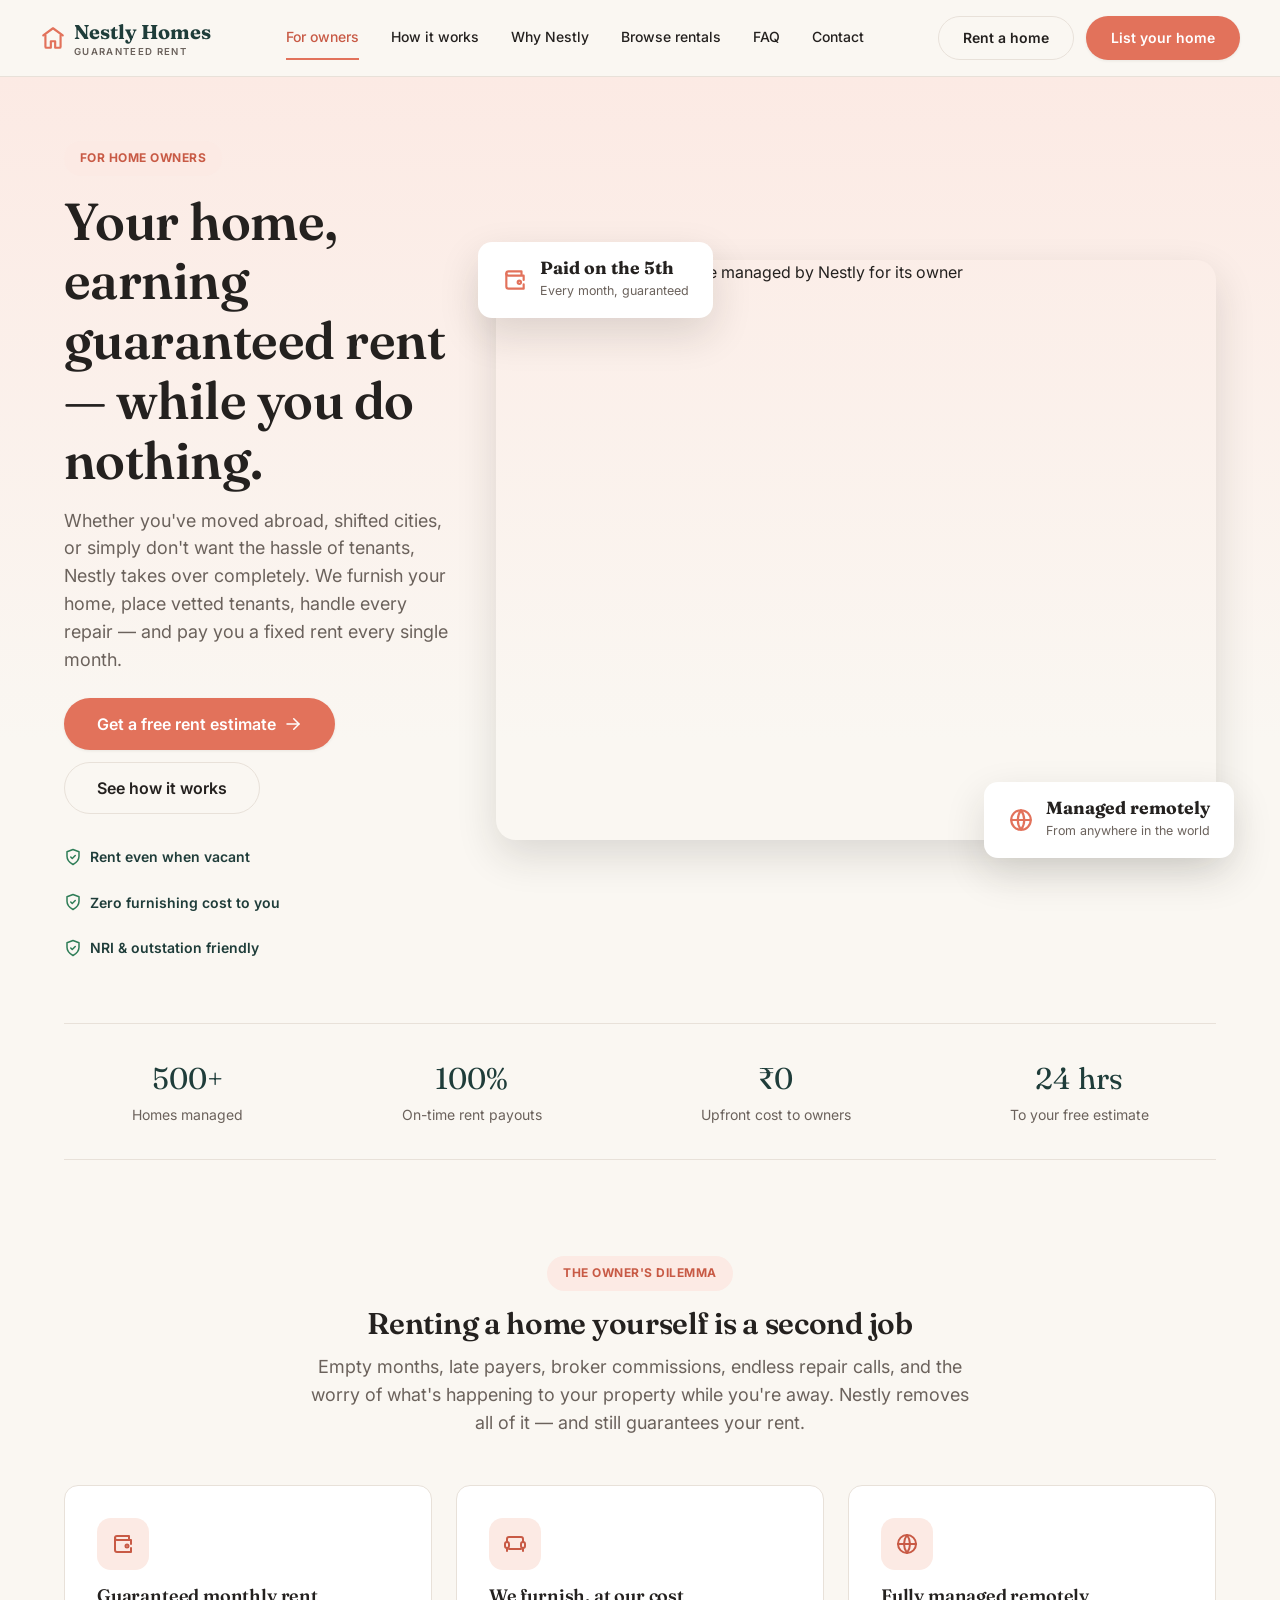
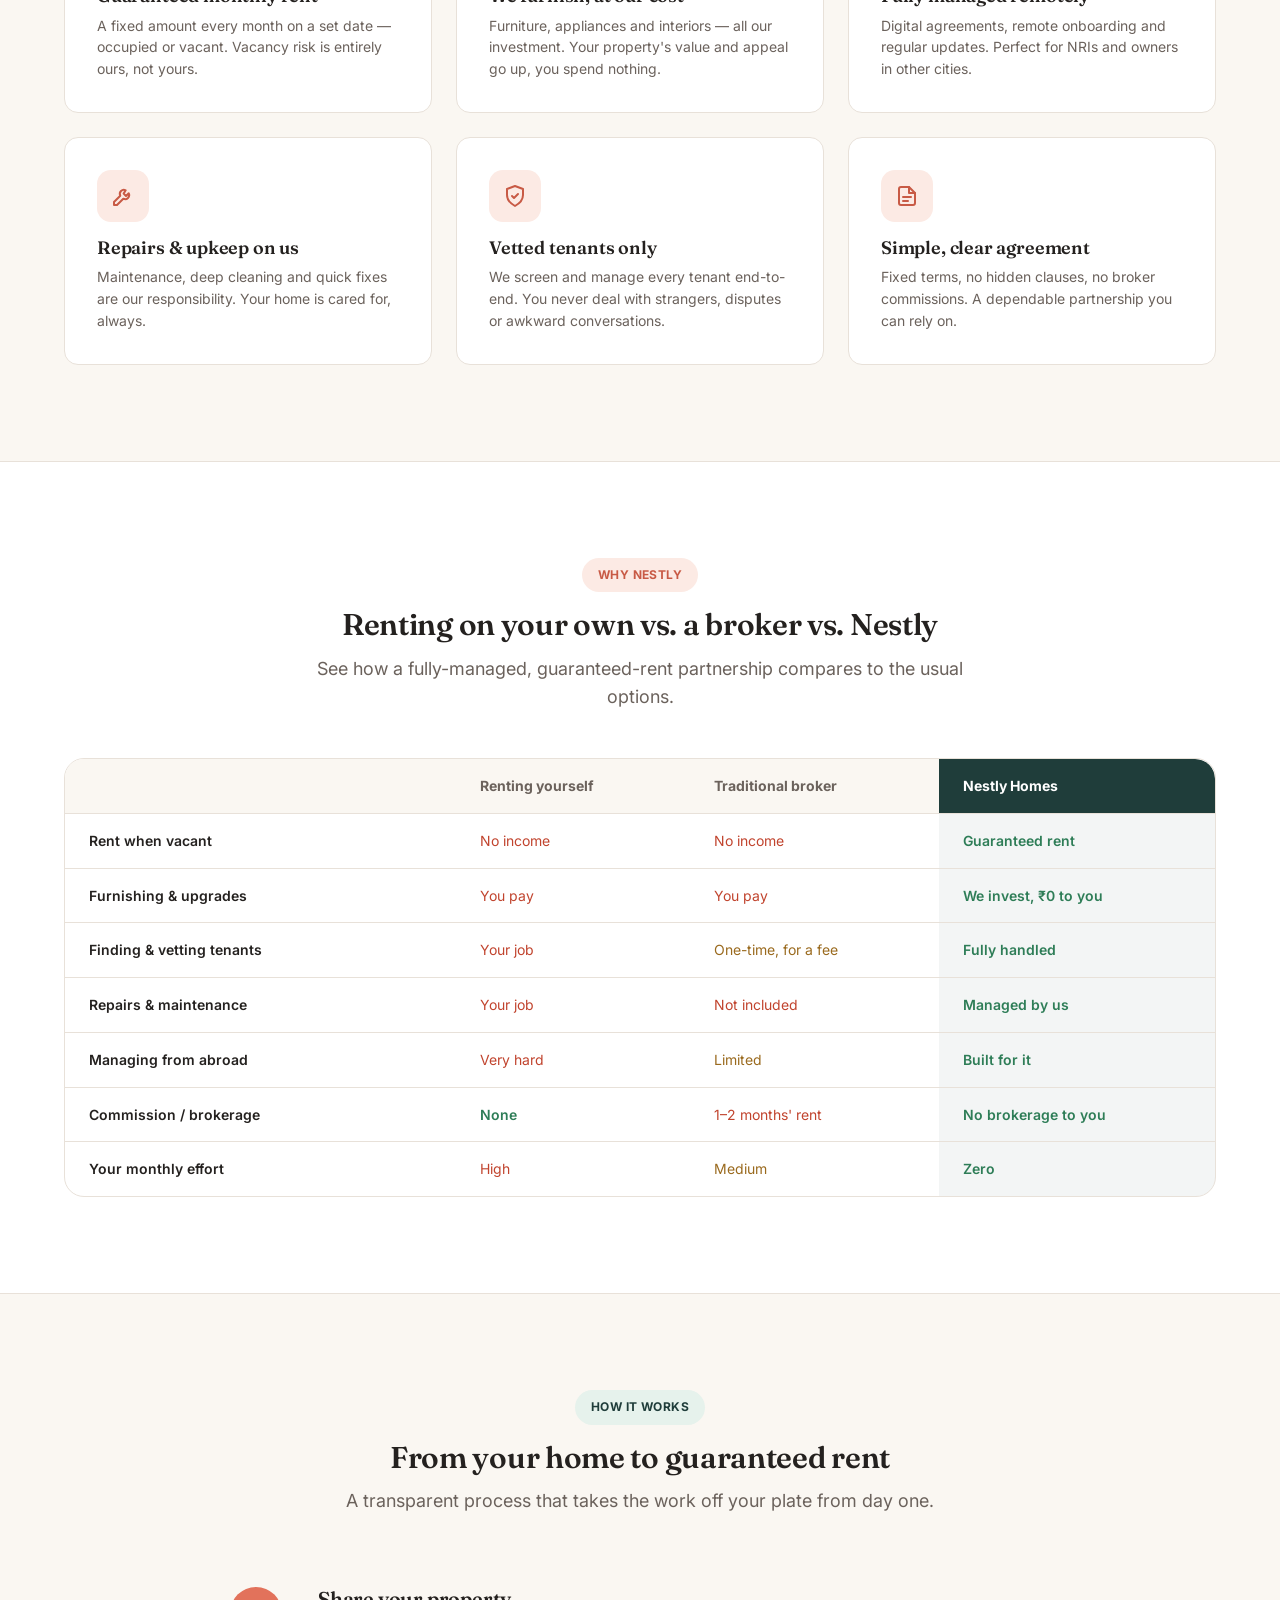
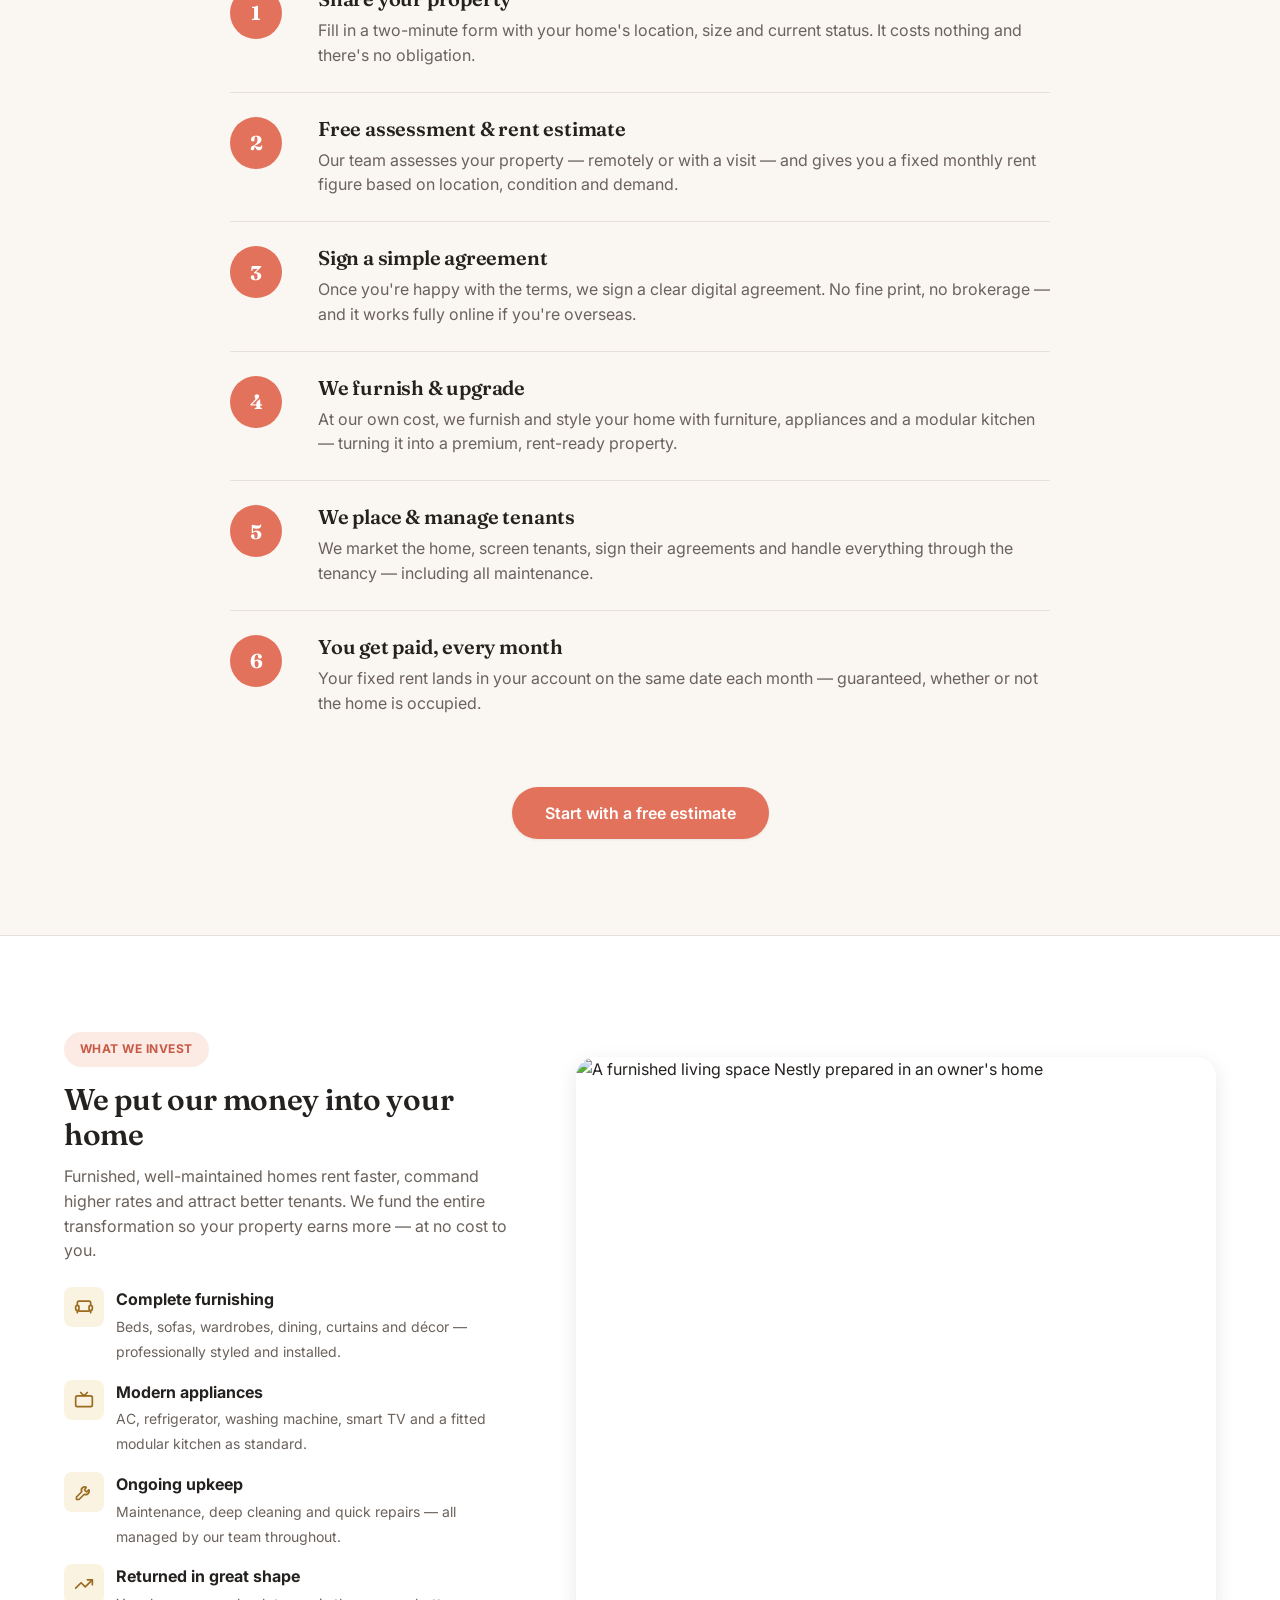
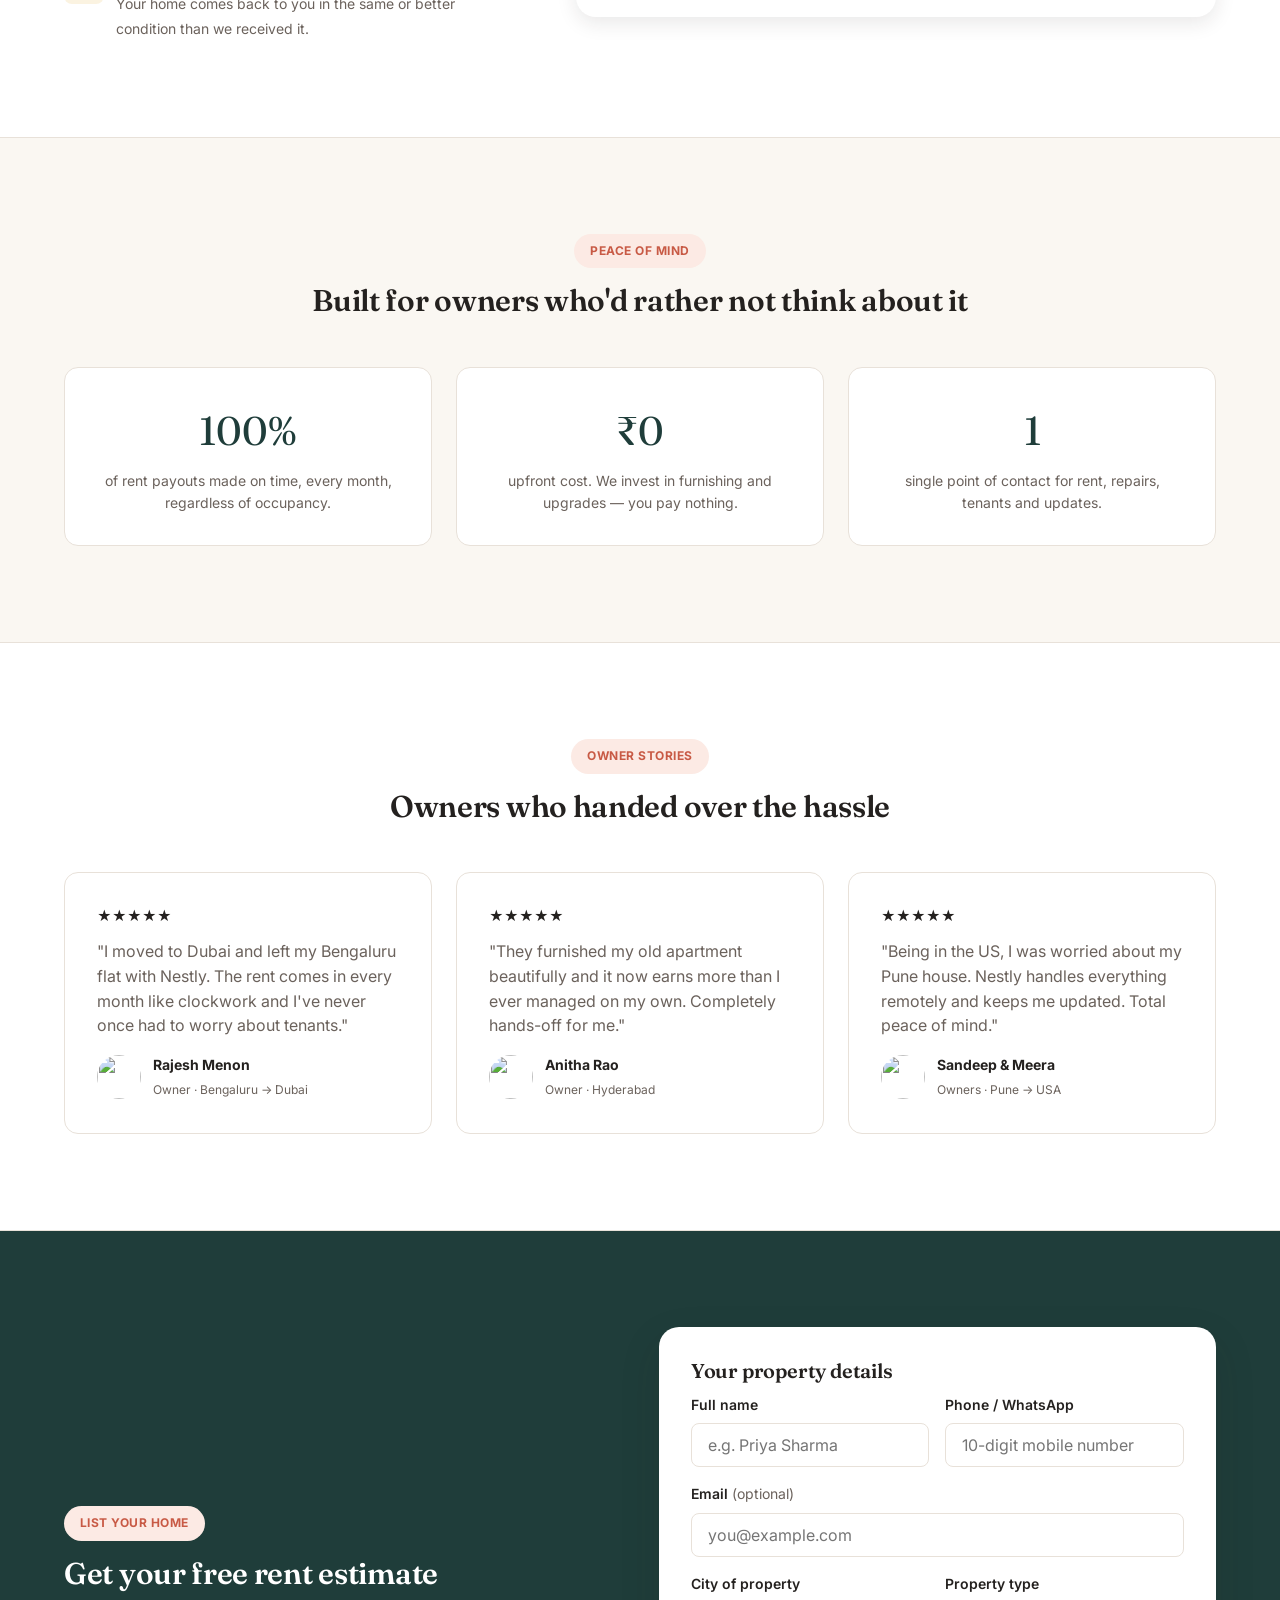
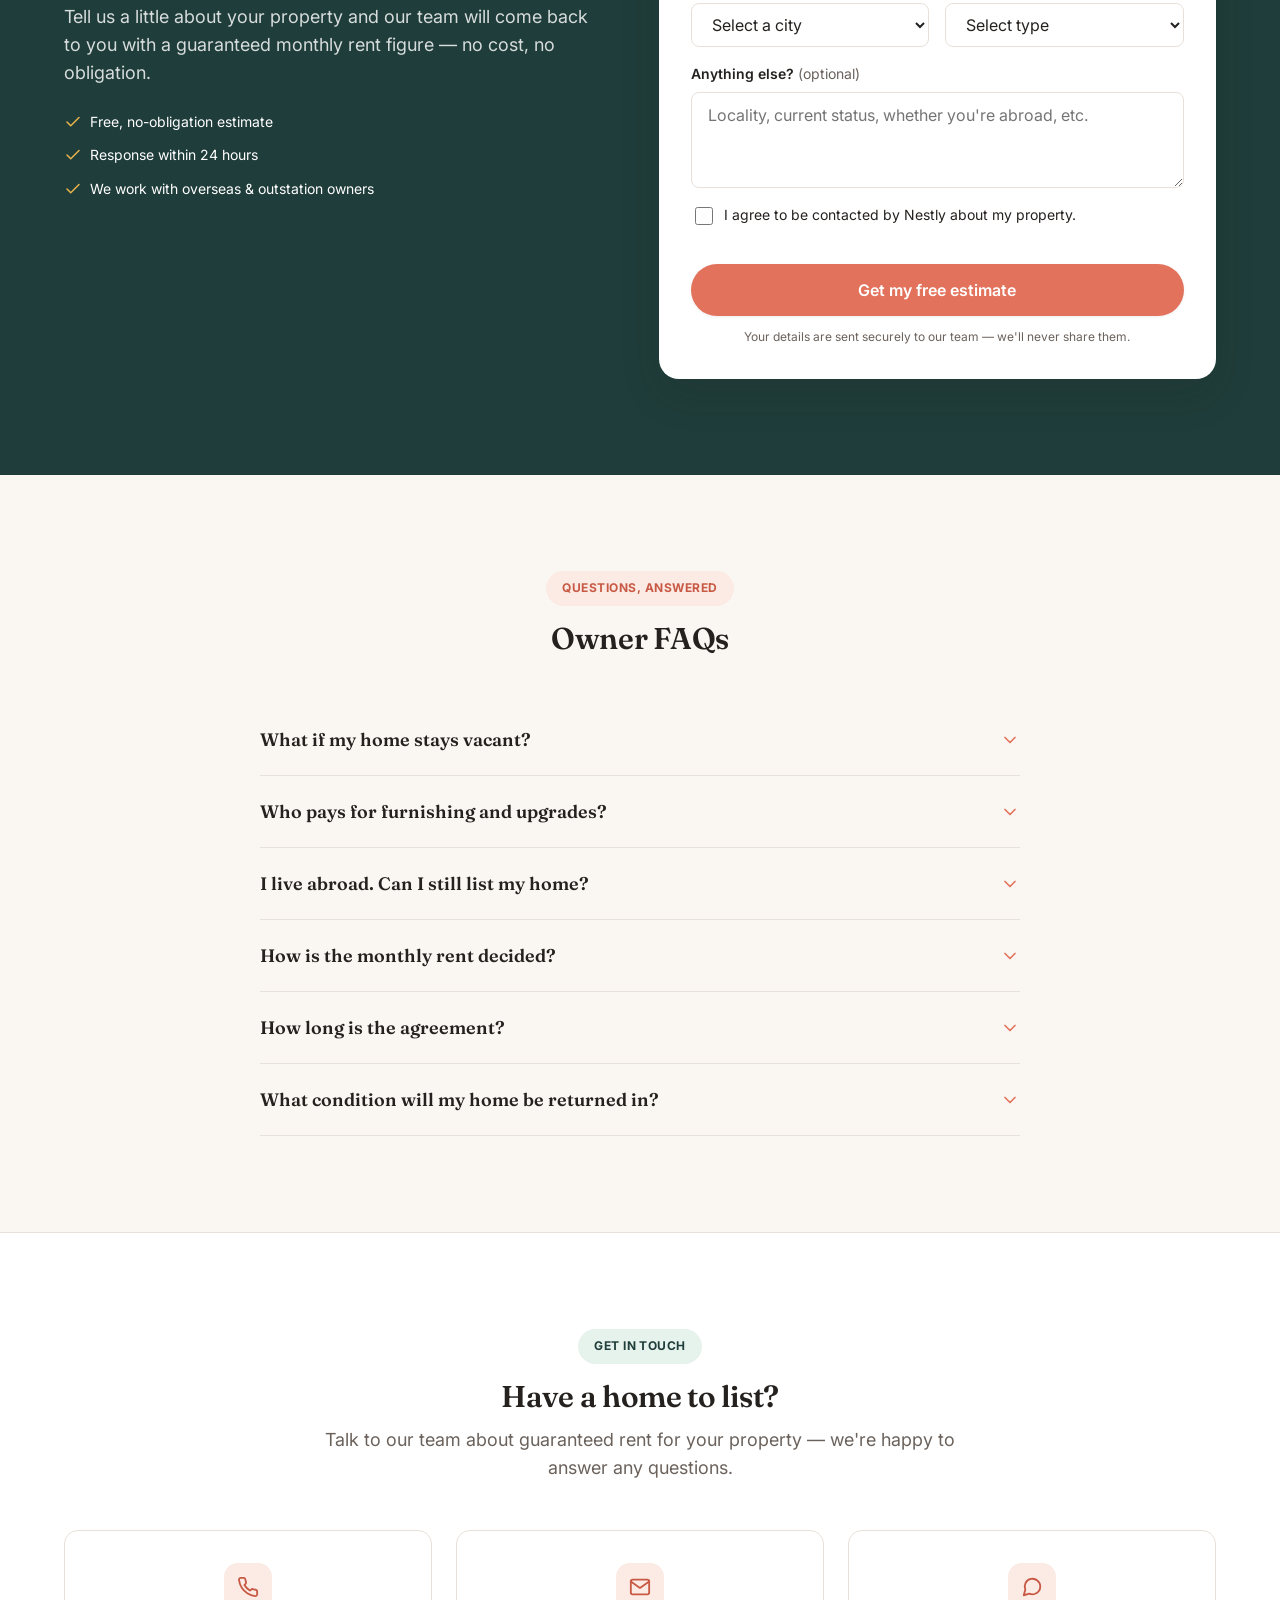
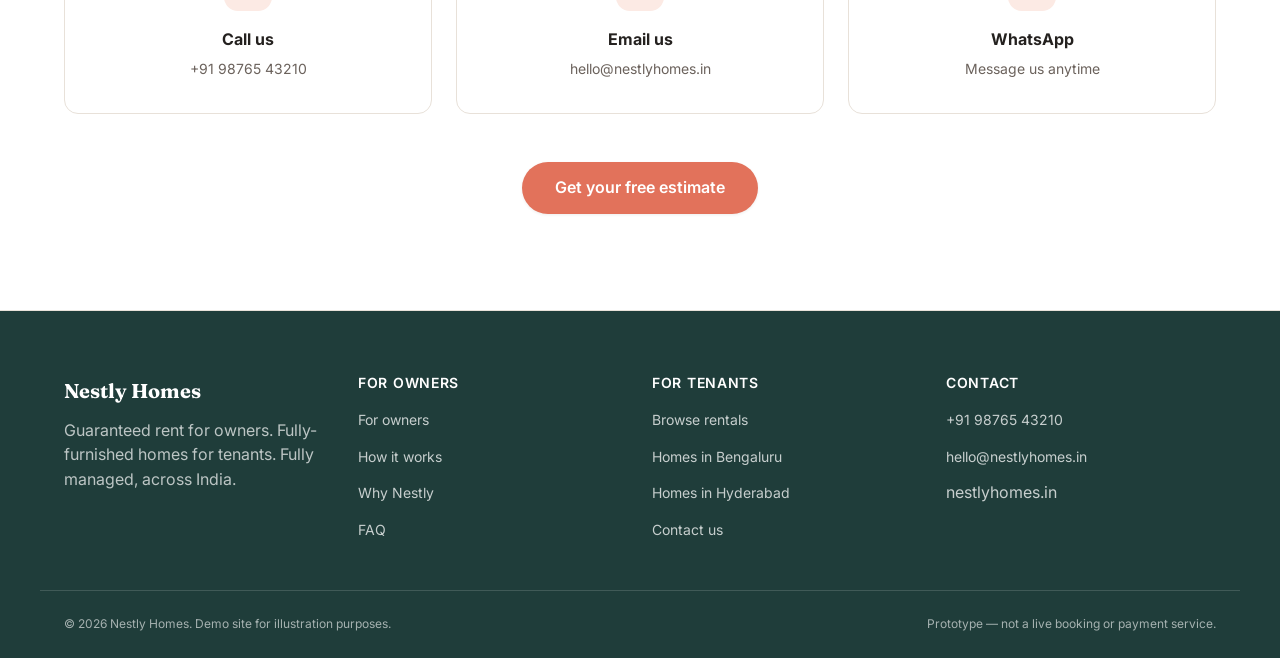
==== commit b9cf285d: "Update form caption: forms now send securely (not a demo)" ====
--- a/owners.html
+++ b/owners.html
@@ -923,7 +923,7 @@
             <span>I agree to be contacted by Nestly about my property.</span>
           </label>
           <button type="submit" class="btn btn-primary btn-block btn-lg">Get my free estimate</button>
-          <p class="text-muted" style="font-size:var(--text-xs); text-align:center; margin:var(--space-3) 0 0;">This is a demo form — submissions are not stored or sent.</p>
+          <p class="text-muted" style="font-size:var(--text-xs); text-align:center; margin:var(--space-3) 0 0;">Your details are sent securely to our team — we'll never share them.</p>
         </form>
 
         <div class="form-success" id="lead-success">
@@ -1378,7 +1378,8 @@
 
   // Lead form validation
   const form = document.getElementById('lead-form');
-  form.addEventListener('submit', (e) => {
+  const WEB3FORMS_KEY = '698f709f-4553-4393-9bc4-0d7f1c09c4ca';
+  form.addEventListener('submit', async (e) => {
     e.preventDefault();
     let valid = true;
     const checks = [
@@ -1408,6 +1409,42 @@
       if (firstErr) firstErr.focus();
       return;
     }
+
+    // Send the lead to Web3Forms (emails you each submission)
+    const submitBtn = form.querySelector('button[type="submit"]');
+    const origBtnText = submitBtn.textContent;
+    submitBtn.disabled = true;
+    submitBtn.textContent = 'Sending…';
+
+    const payload = {
+      access_key: WEB3FORMS_KEY,
+      subject: 'New owner lead — Nestly Homes',
+      from_name: 'Nestly Homes website',
+      name: document.getElementById('l-name').value.trim(),
+      phone: document.getElementById('l-phone').value.trim(),
+      city: document.getElementById('l-city').value,
+      property_type: document.getElementById('l-type').value,
+      note: document.getElementById('l-note').value.trim() || '—',
+      submitted_from: location.href
+    };
+    const emailVal = document.getElementById('l-email').value.trim();
+    if (emailVal) payload.email = emailVal;
+
+    try {
+      const res = await fetch('https://api.web3forms.com/submit', {
+        method: 'POST',
+        headers: { 'Content-Type': 'application/json', 'Accept': 'application/json' },
+        body: JSON.stringify(payload)
+      });
+      const data = await res.json();
+      if (!data.success) throw new Error(data.message || 'Submission failed');
+    } catch (err) {
+      submitBtn.disabled = false;
+      submitBtn.textContent = origBtnText;
+      alert('Sorry — something went wrong sending your details. Please try again, or call us at +91 98765 43210.');
+      return;
+    }
+
     const name = document.getElementById('l-name').value.trim().split(' ')[0];
     document.getElementById('lead-success-copy').textContent =
       `Thanks ${name}! We've received your details and our team will be in touch within 24 hours with your free rent estimate.`;
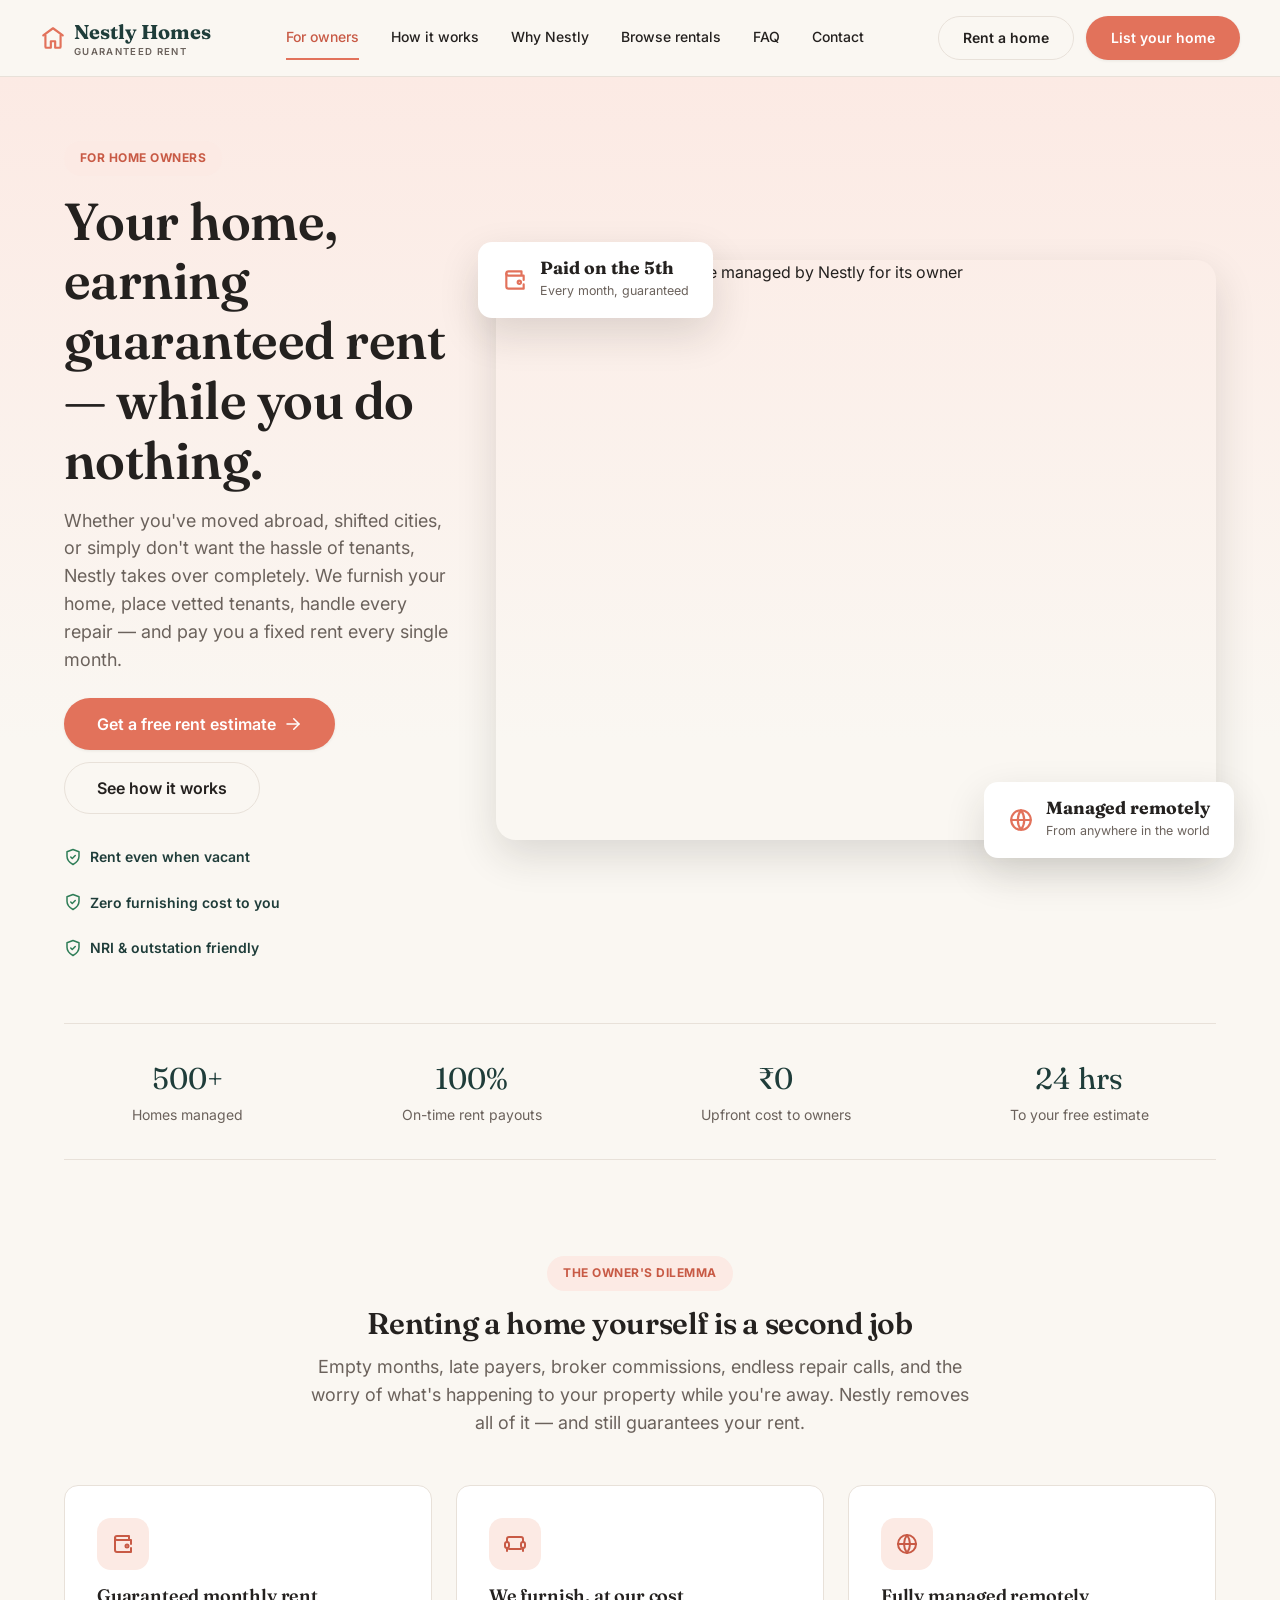
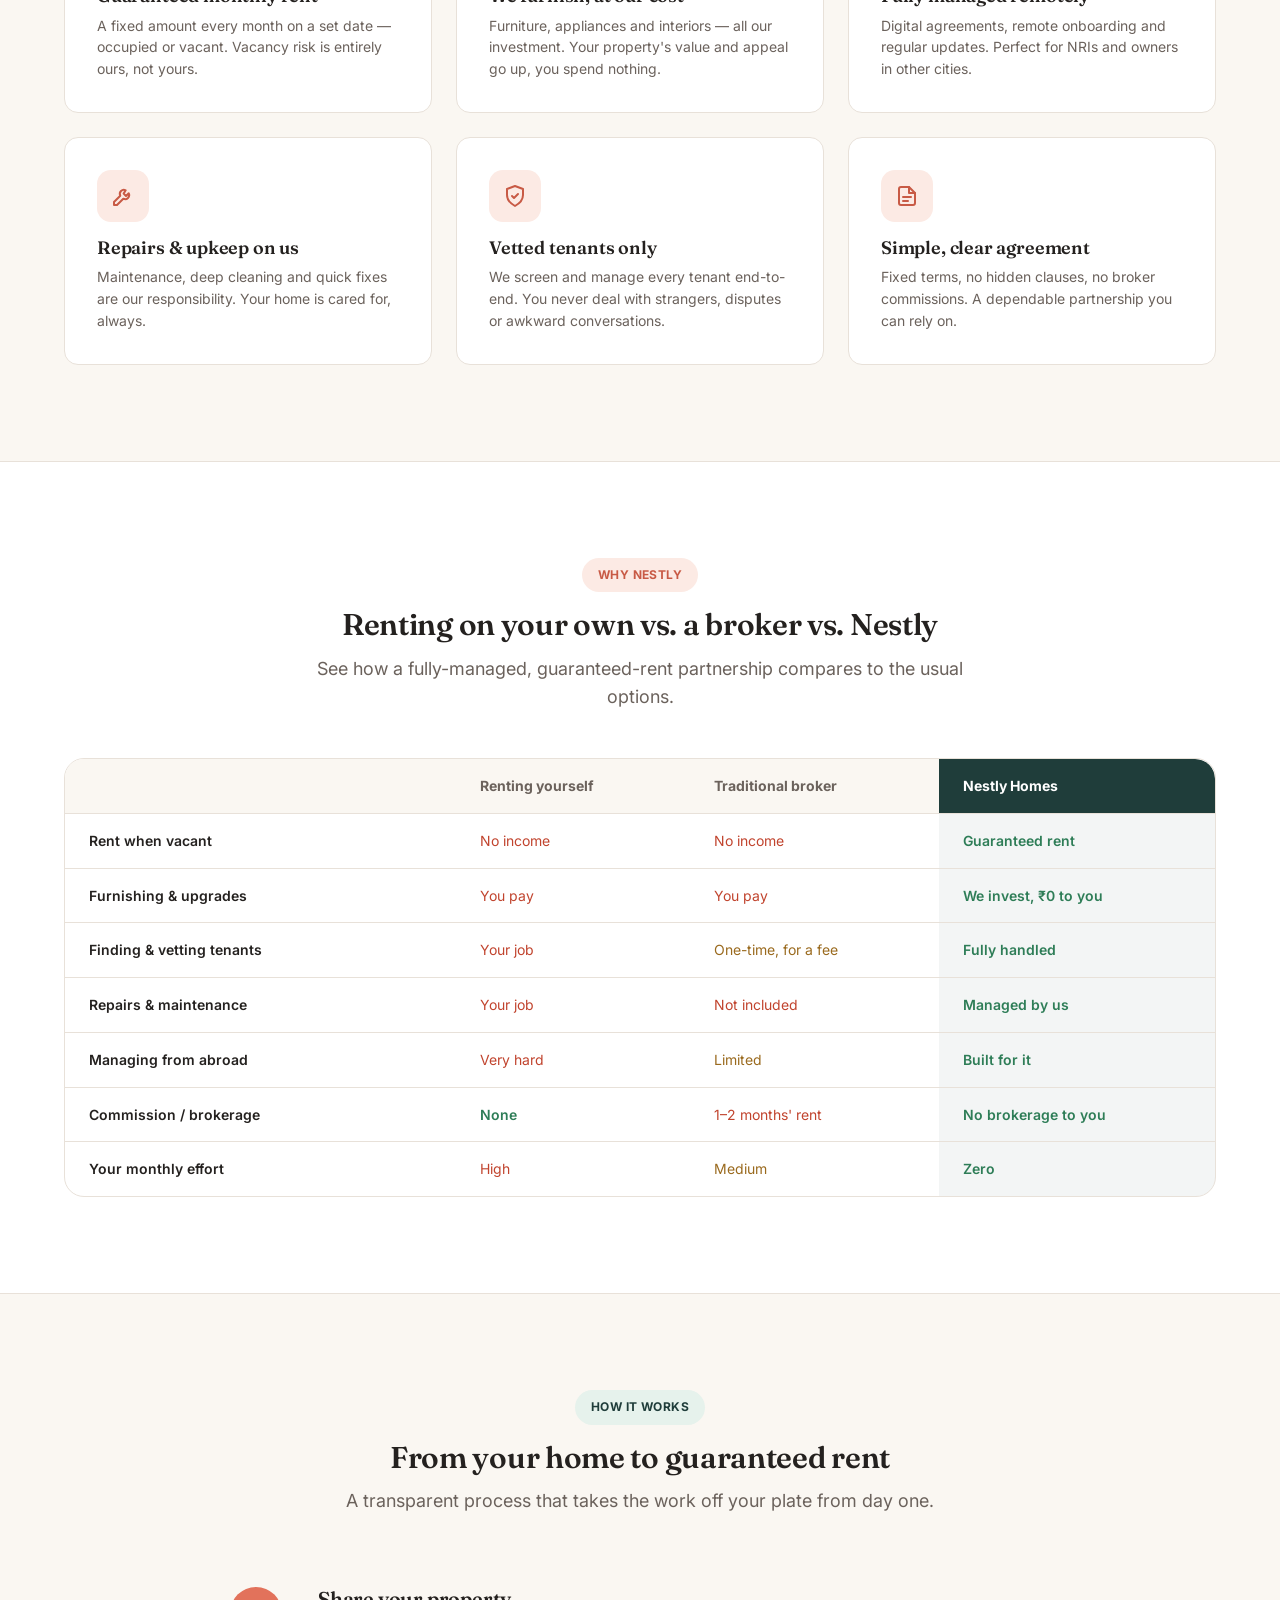
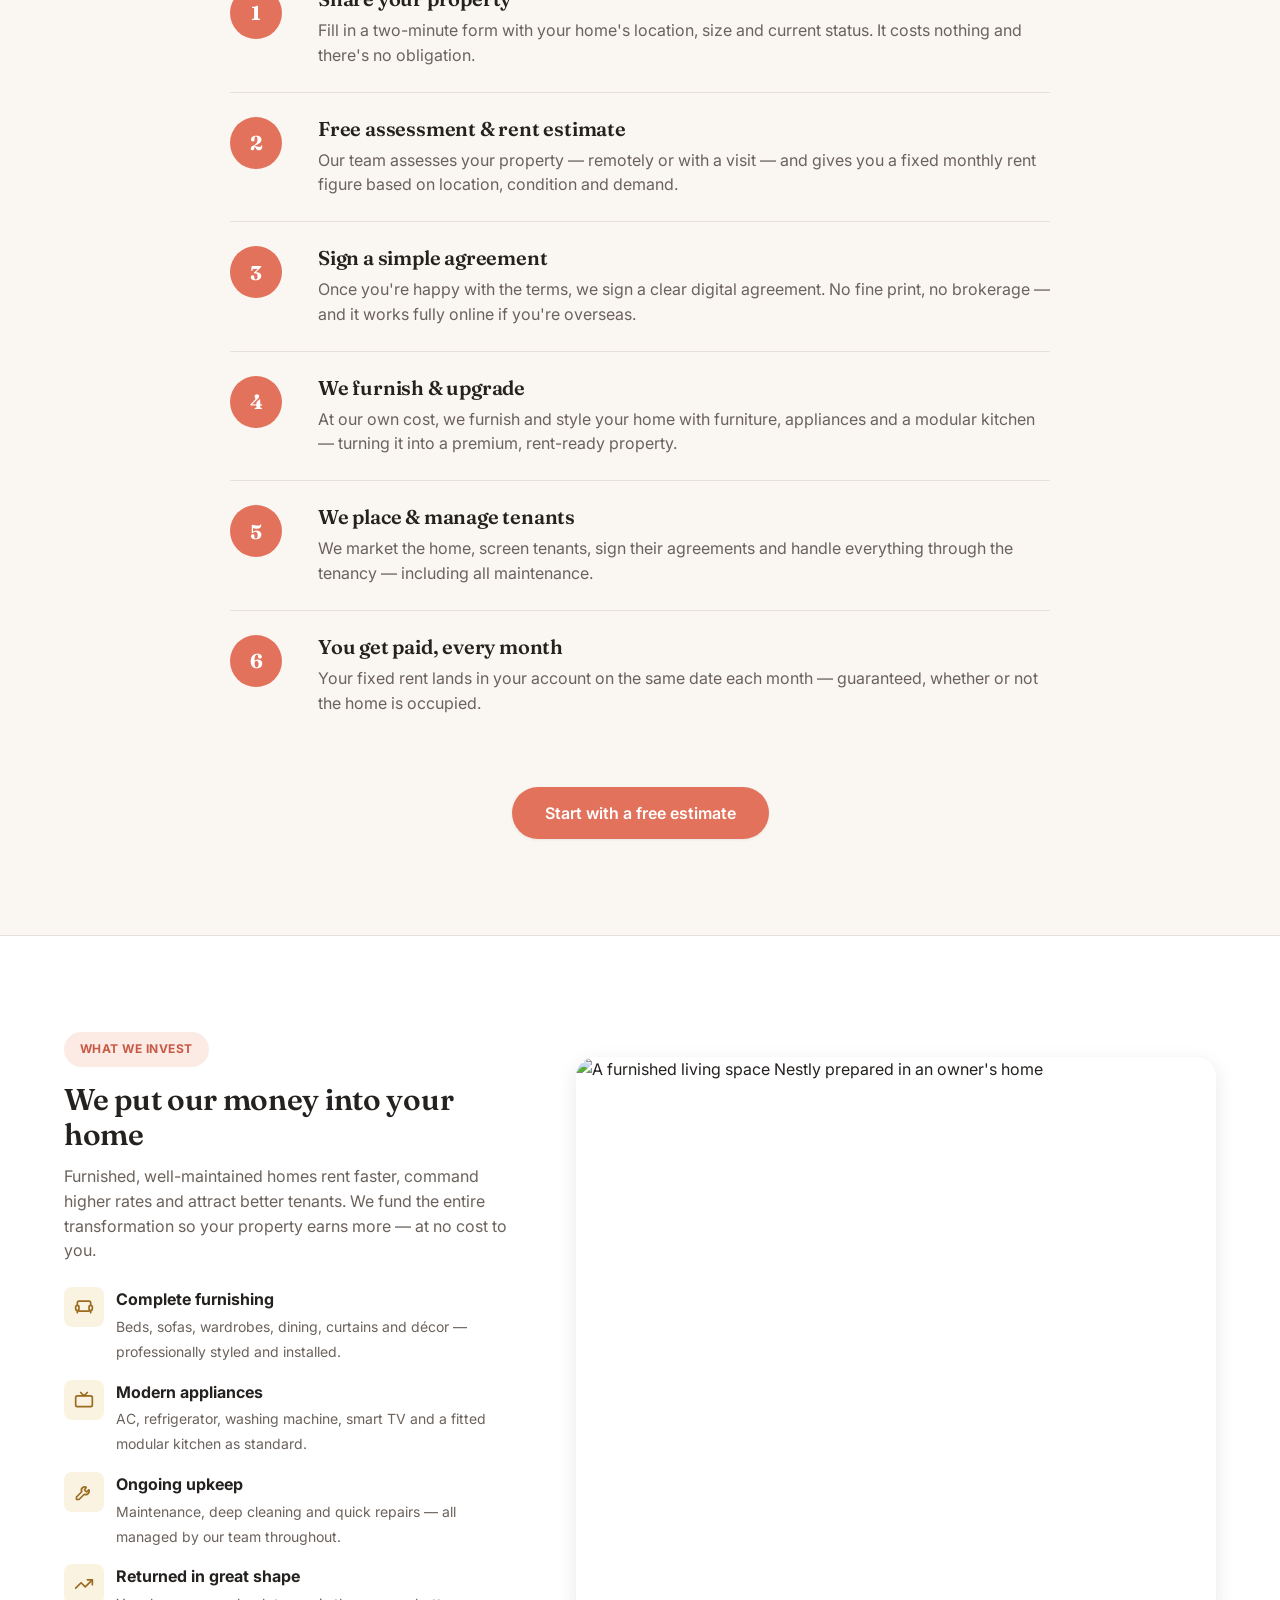
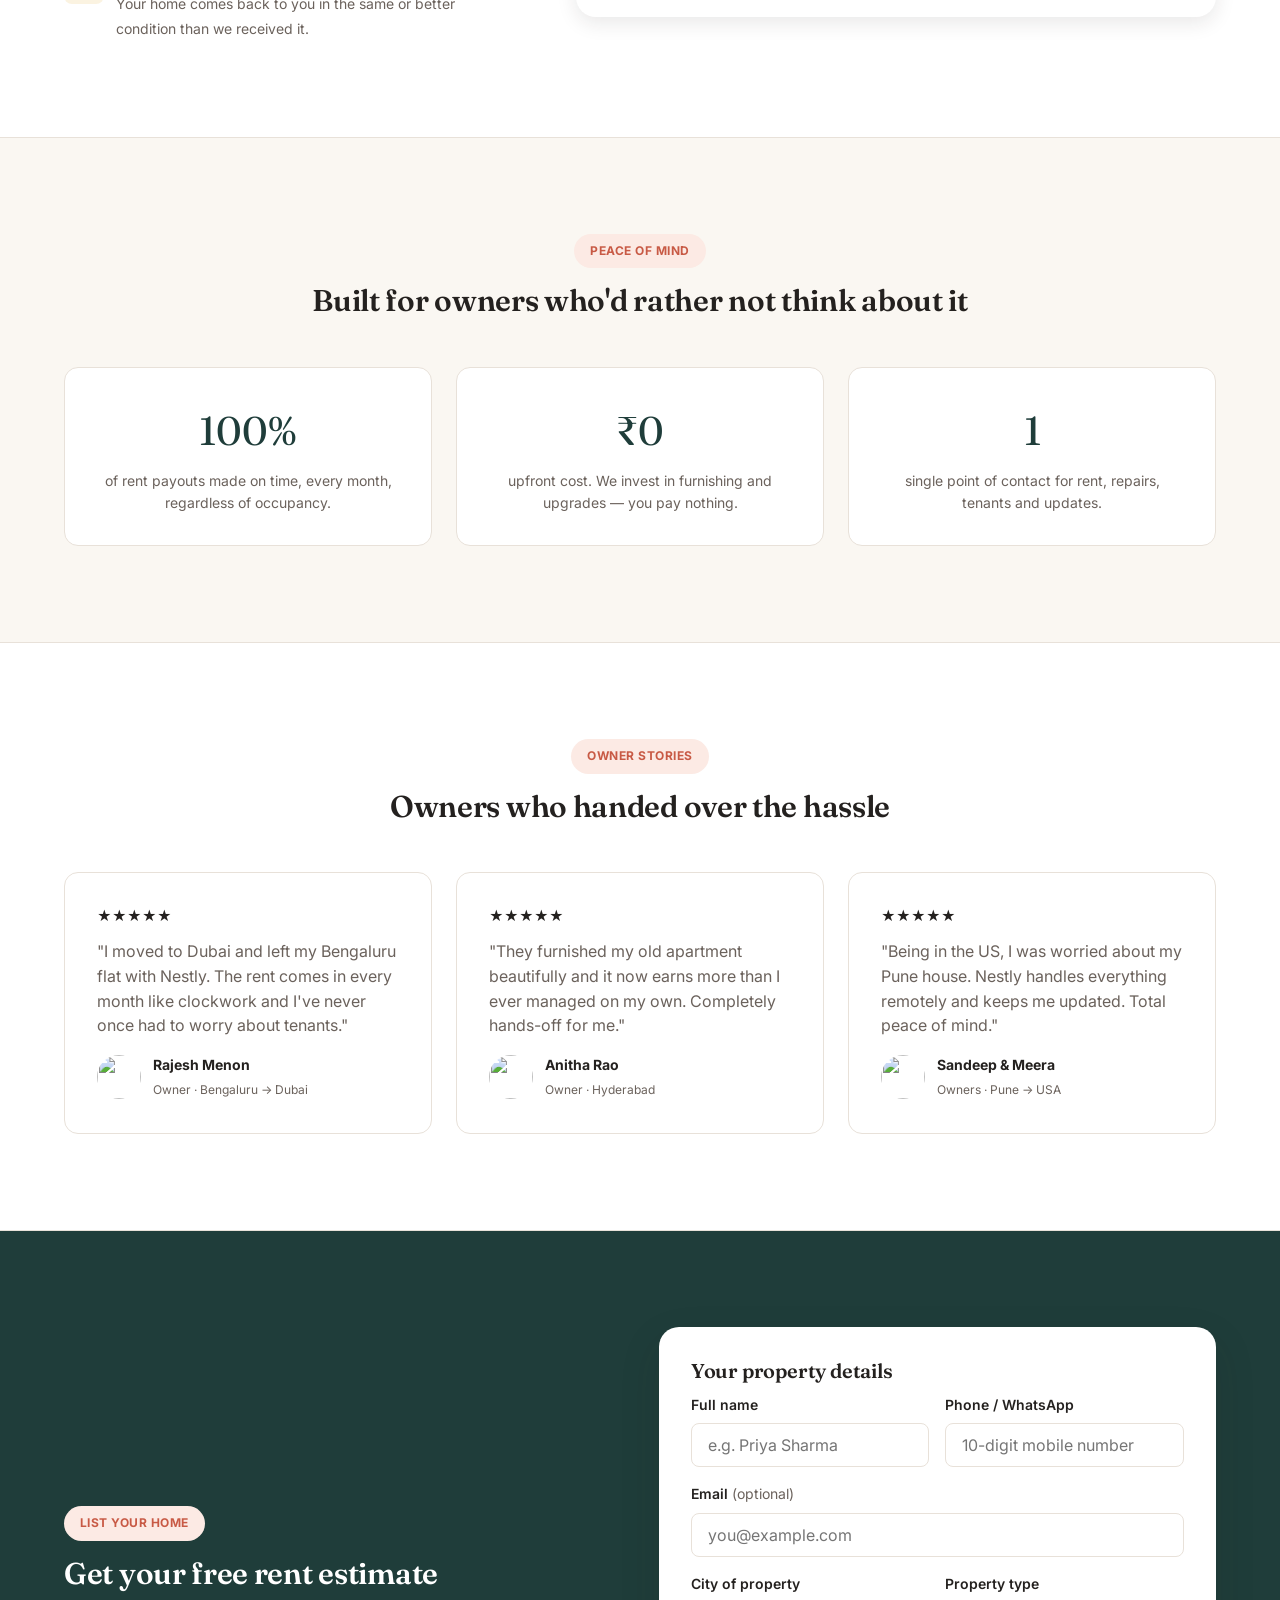
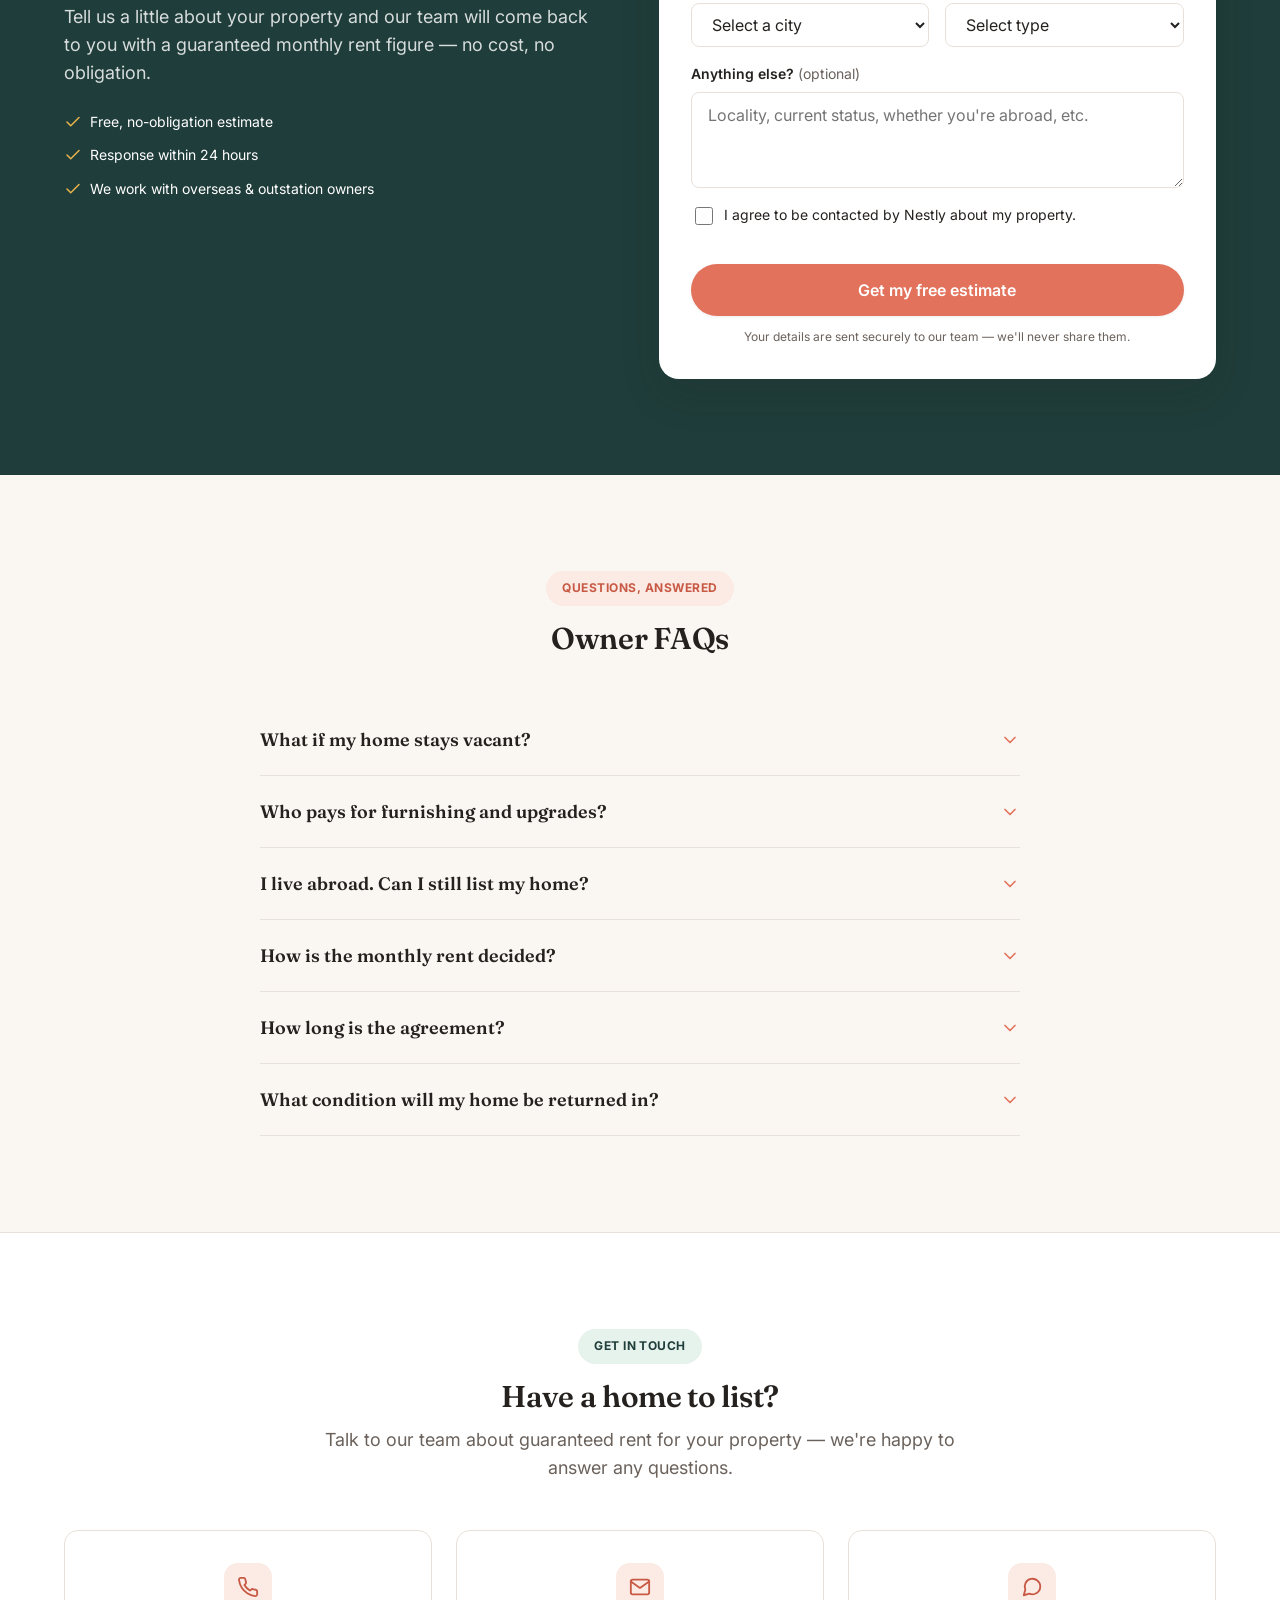
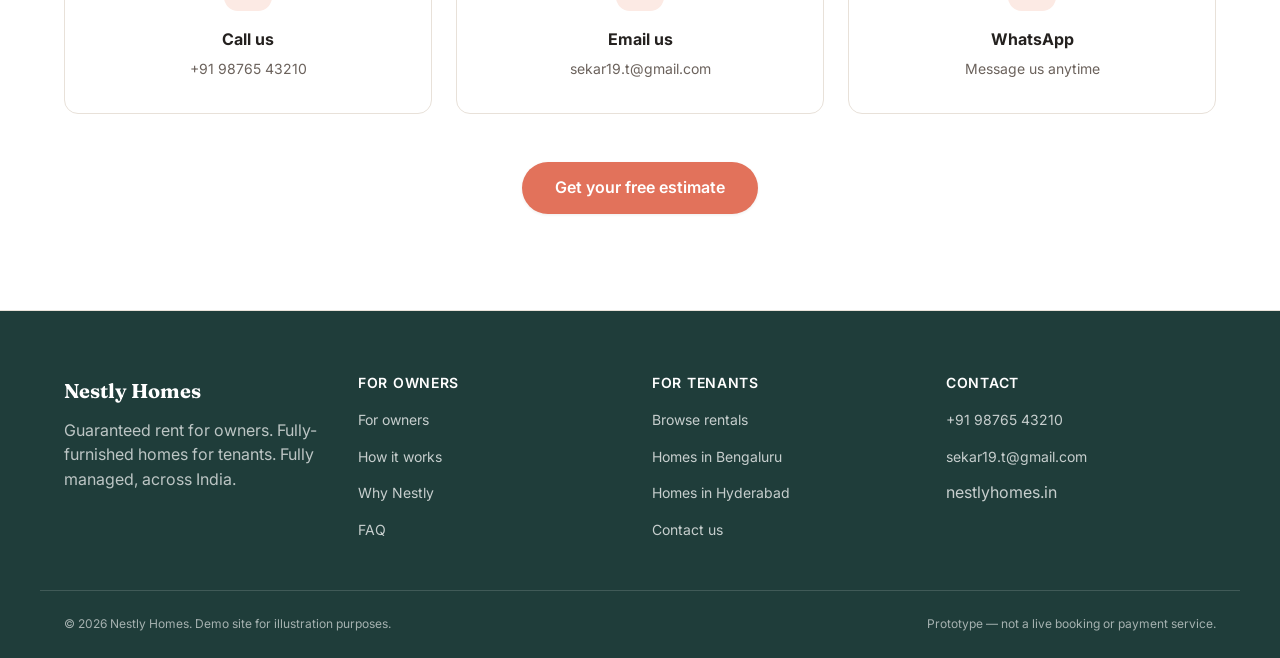
==== commit ef6d4dd3: "Update contact email to sekar19.t@gmail.com" ====
--- a/owners.html
+++ b/owners.html
@@ -989,7 +989,7 @@
         <div class="card contact-card">
           <div class="c-icon"><svg width="22" height="22" viewBox="0 0 24 24" fill="none" stroke="currentColor" stroke-width="2" stroke-linecap="round" stroke-linejoin="round"><rect x="2" y="4" width="20" height="16" rx="2"/><path d="m2 6 10 7 10-7"/></svg></div>
           <strong>Email us</strong>
-          <a href="mailto:hello@nestlyhomes.in">hello@nestlyhomes.in</a>
+          <a href="mailto:sekar19.t@gmail.com">sekar19.t@gmail.com</a>
         </div>
         <div class="card contact-card">
           <div class="c-icon"><svg width="22" height="22" viewBox="0 0 24 24" fill="none" stroke="currentColor" stroke-width="2" stroke-linecap="round" stroke-linejoin="round"><path d="M21 11.5a8.5 8.5 0 0 1-11.9 7.8L3 21l1.7-6.1A8.5 8.5 0 1 1 21 11.5Z"/></svg></div>
@@ -1032,7 +1032,7 @@
       <h4>Contact</h4>
       <ul class="footer-links">
         <li><a href="tel:+919876543210">+91 98765 43210</a></li>
-        <li><a href="mailto:hello@nestlyhomes.in">hello@nestlyhomes.in</a></li>
+        <li><a href="mailto:sekar19.t@gmail.com">sekar19.t@gmail.com</a></li>
         <li><span style="color:rgba(255,255,255,0.75);">nestlyhomes.in</span></li>
       </ul>
     </div>
@@ -1355,7 +1355,7 @@
 function nestlyEnquire(id) {
   const p = nestlyGetRental(id);
   const name = p ? p.title : "this home";
-  alert(`Thanks for your interest in "${name}"!\n\nThis is a demo — in the live site this would open an enquiry form or send your details to the Nestly team. Call +91 98765 43210 or email hello@nestlyhomes.in to book a viewing.`);
+  alert(`Thanks for your interest in "${name}"!\n\nThis is a demo — in the live site this would open an enquiry form or send your details to the Nestly team. Call +91 98765 43210 or email sekar19.t@gmail.com to book a viewing.`);
 }
 
 /* Generic required-field validator used by the owner lead form. */
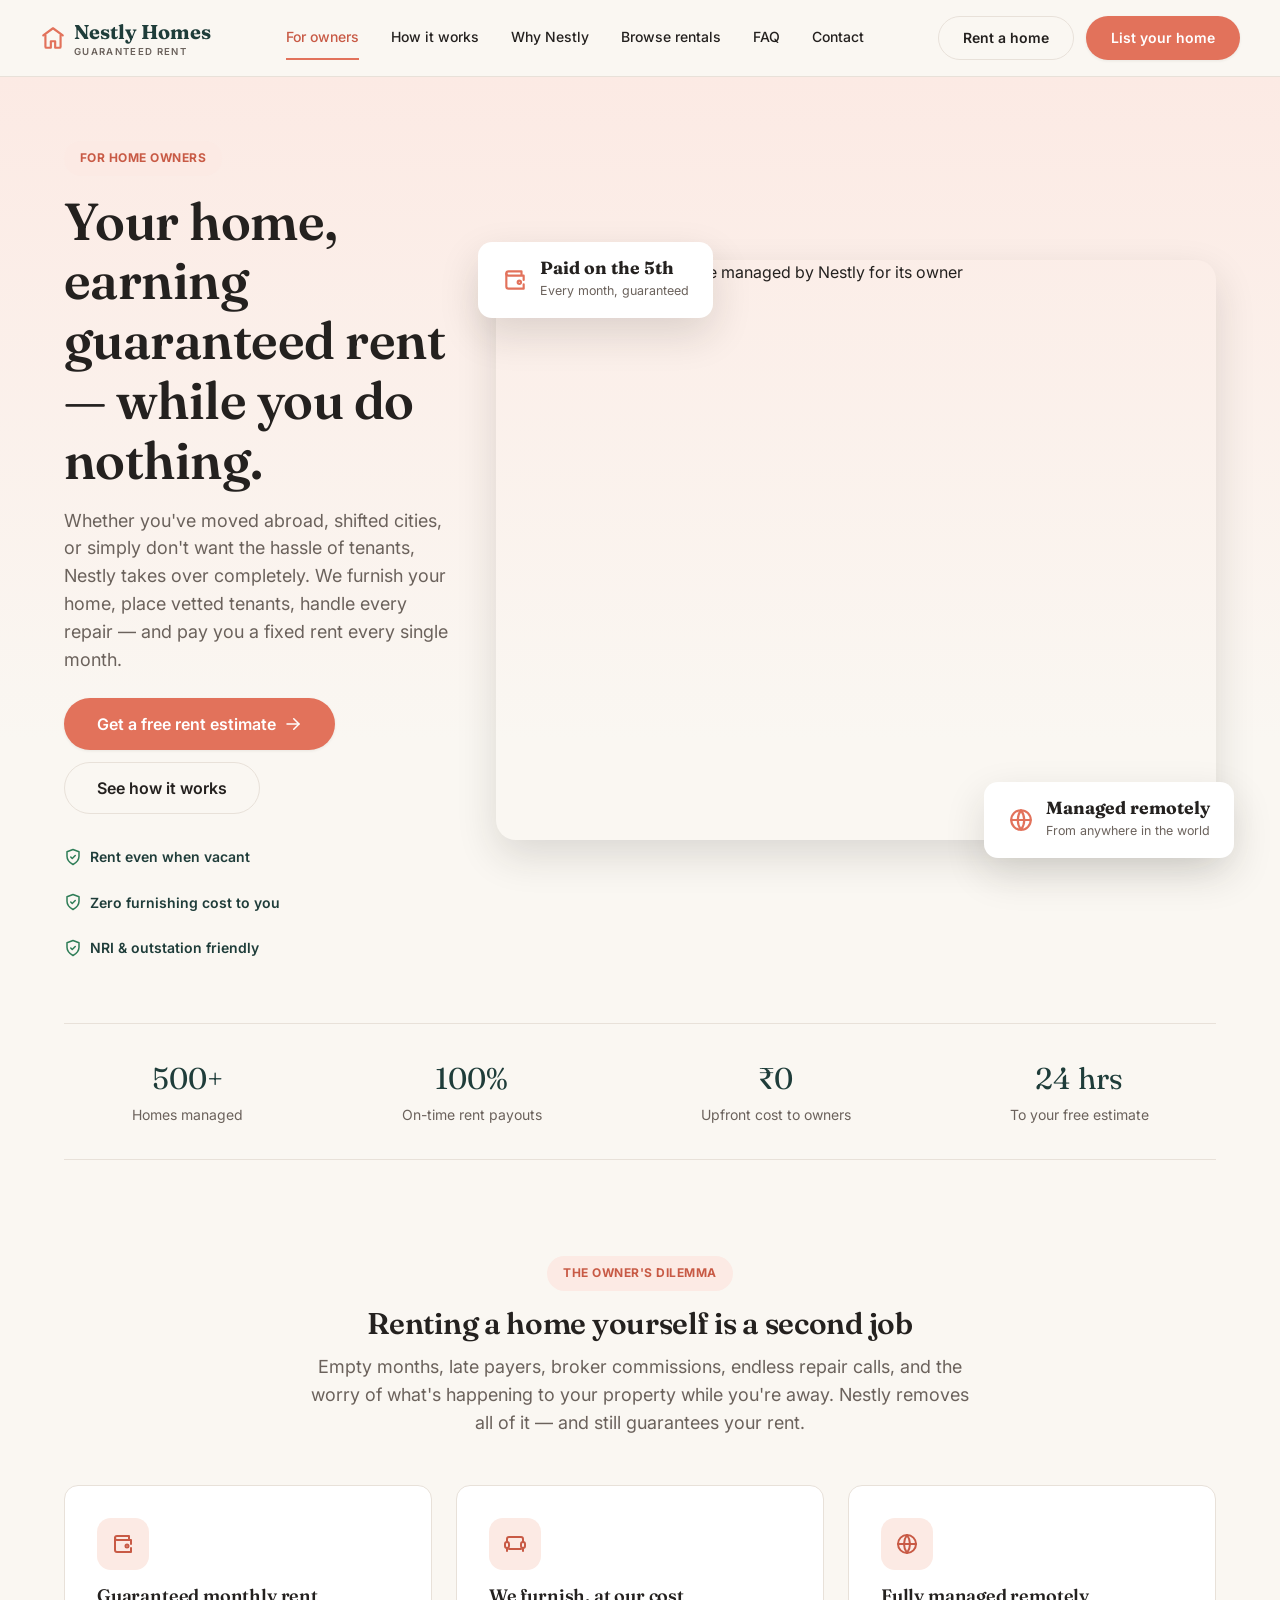
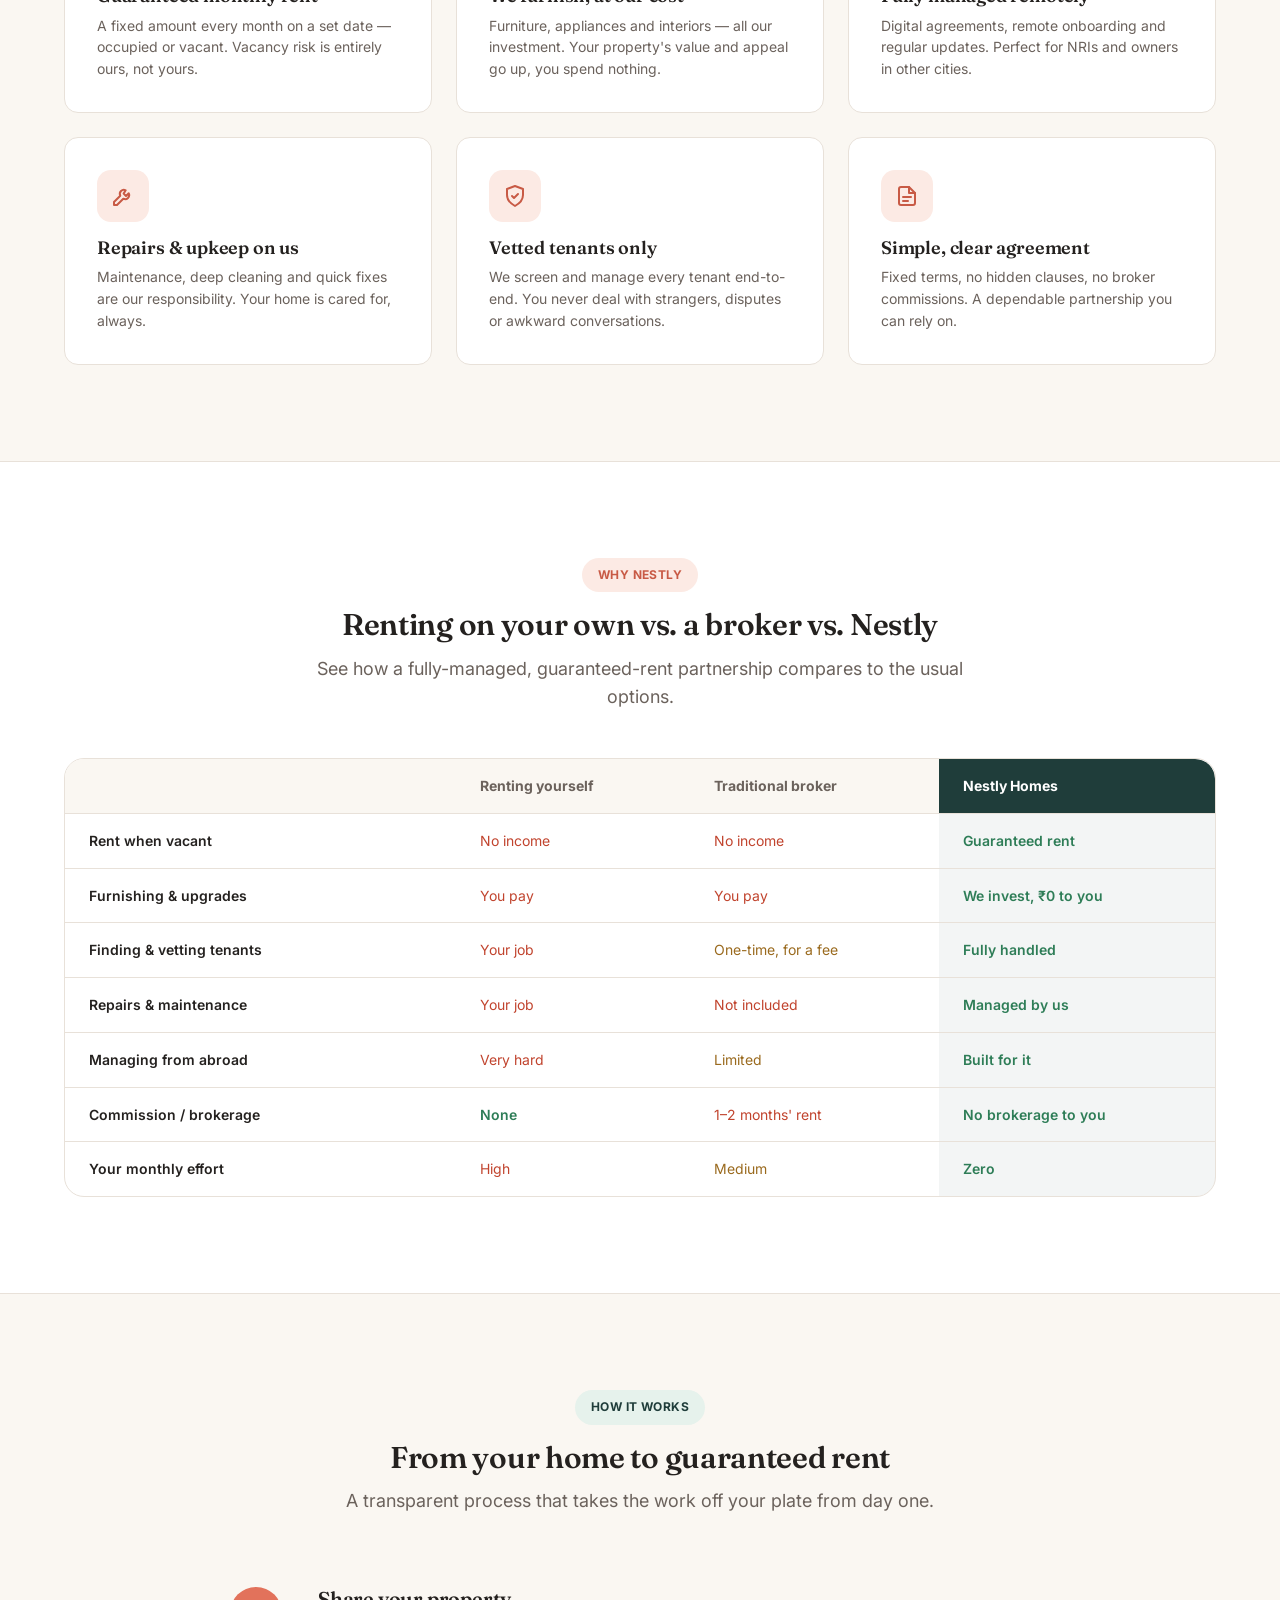
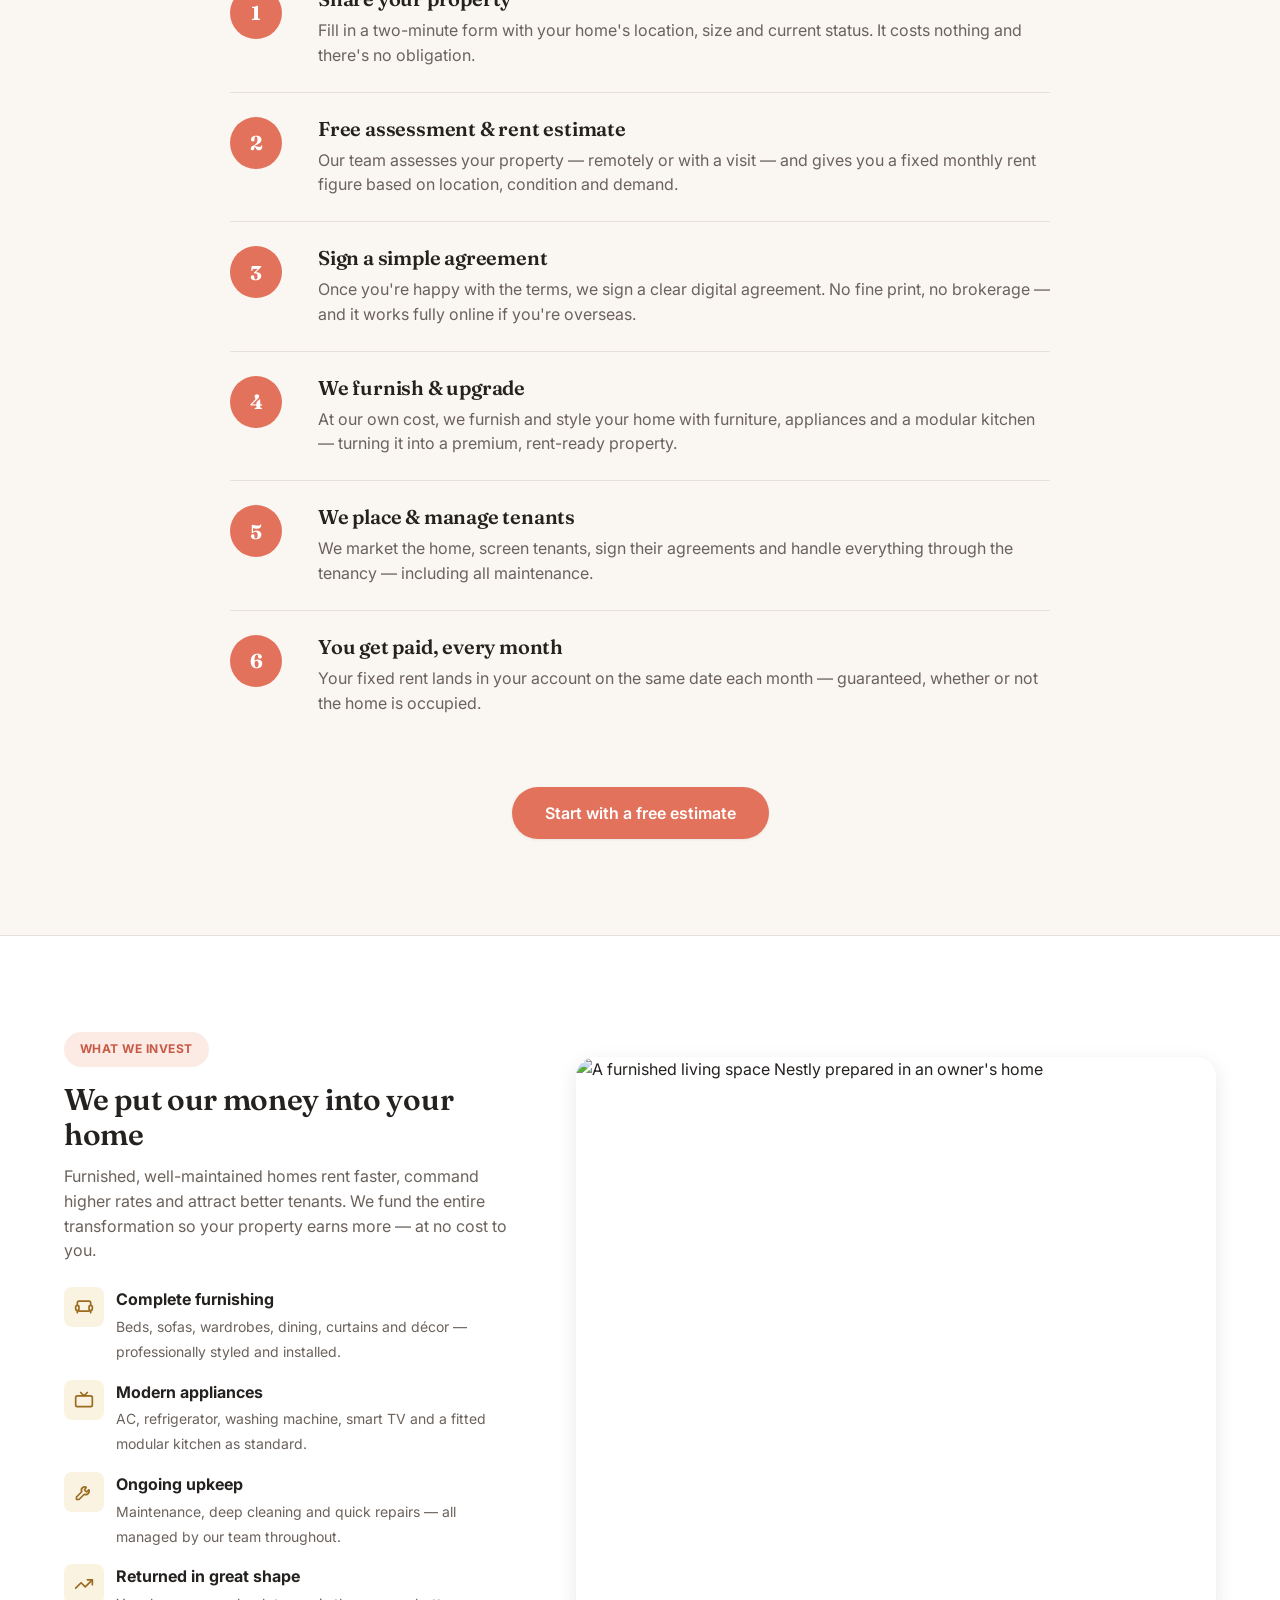
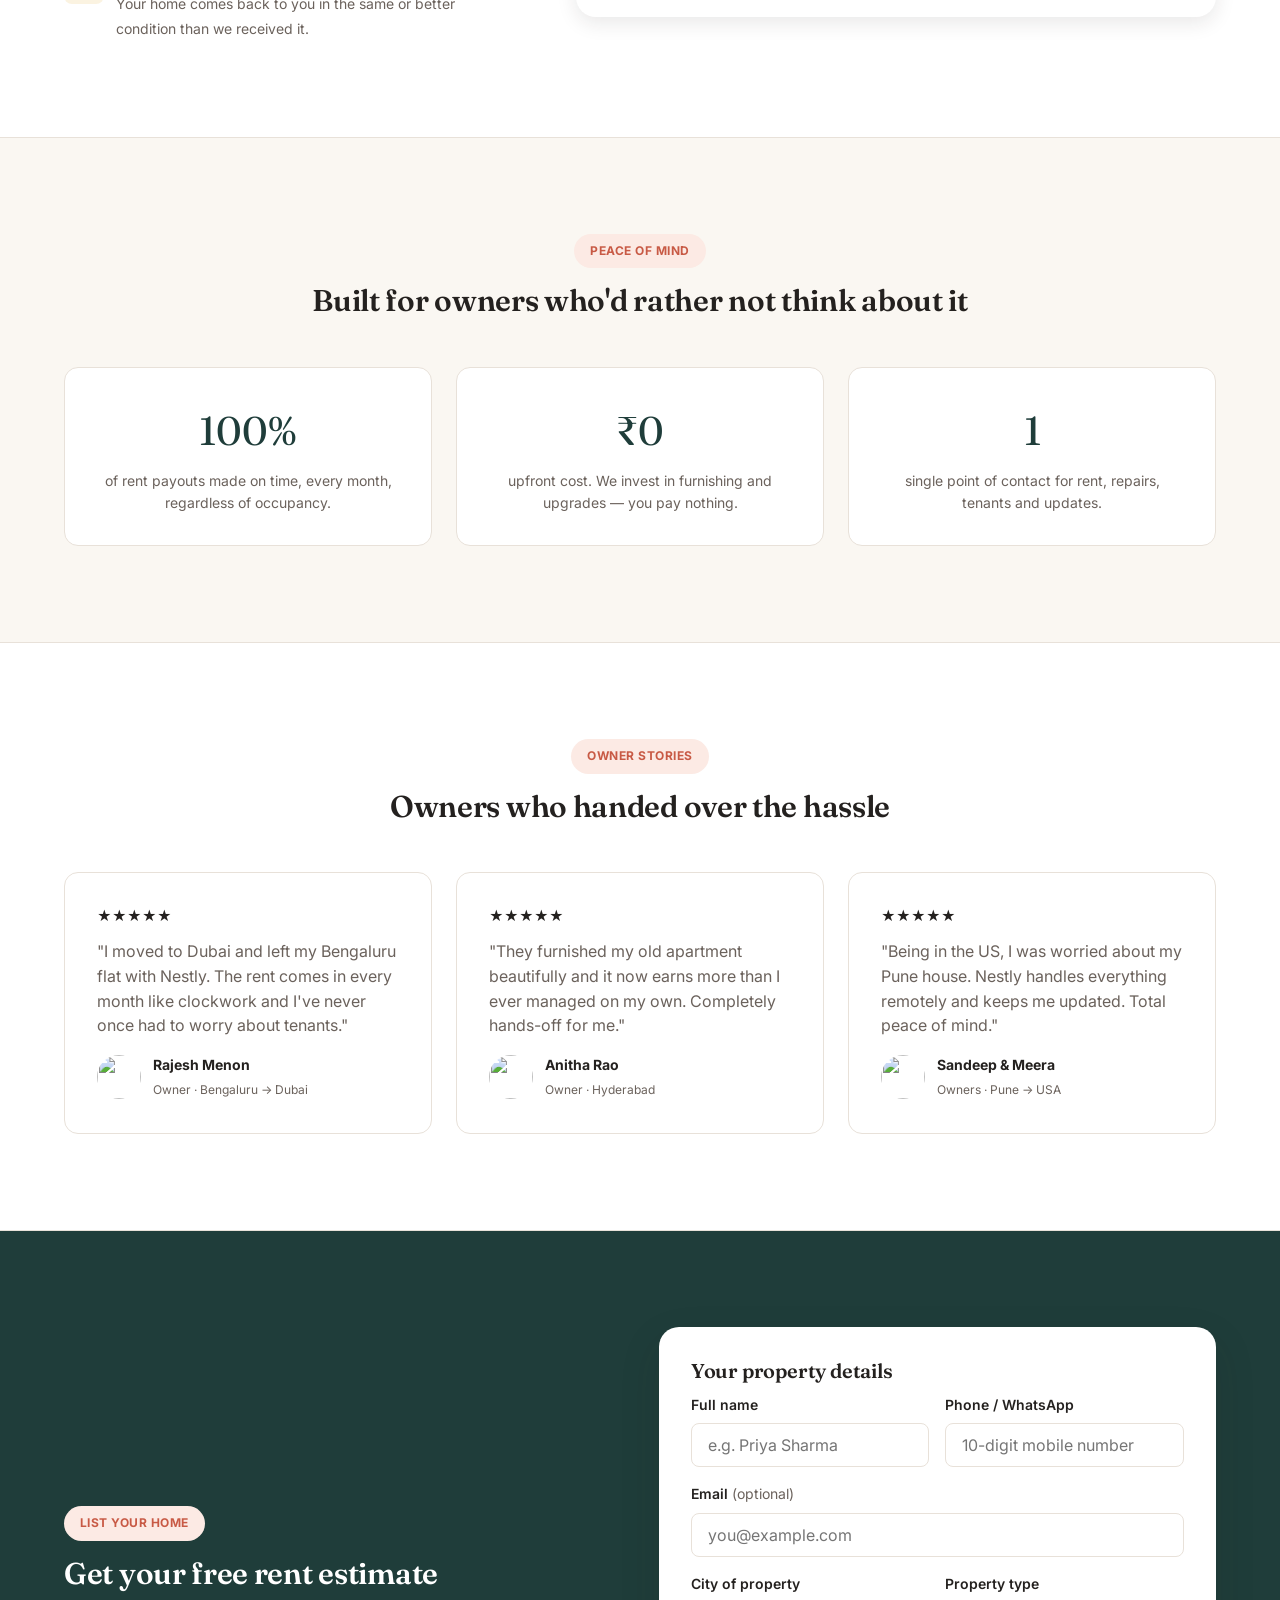
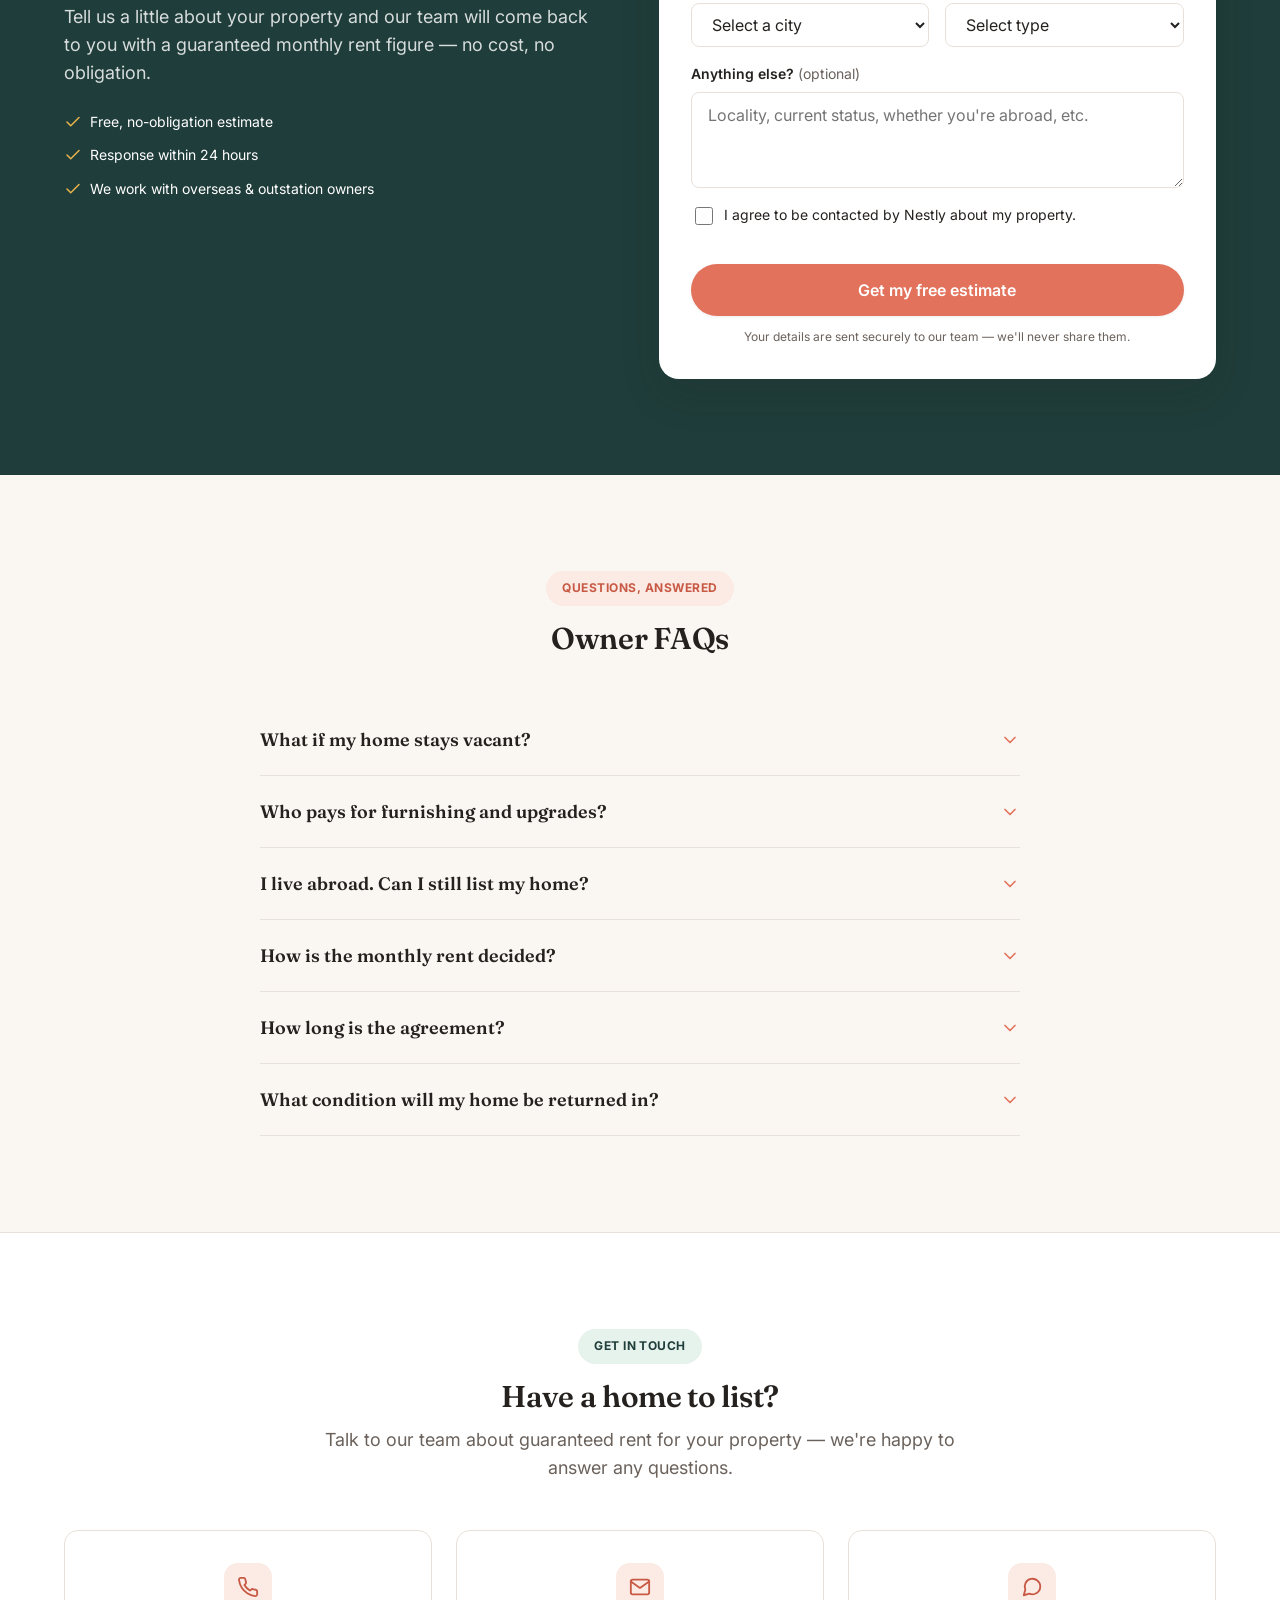
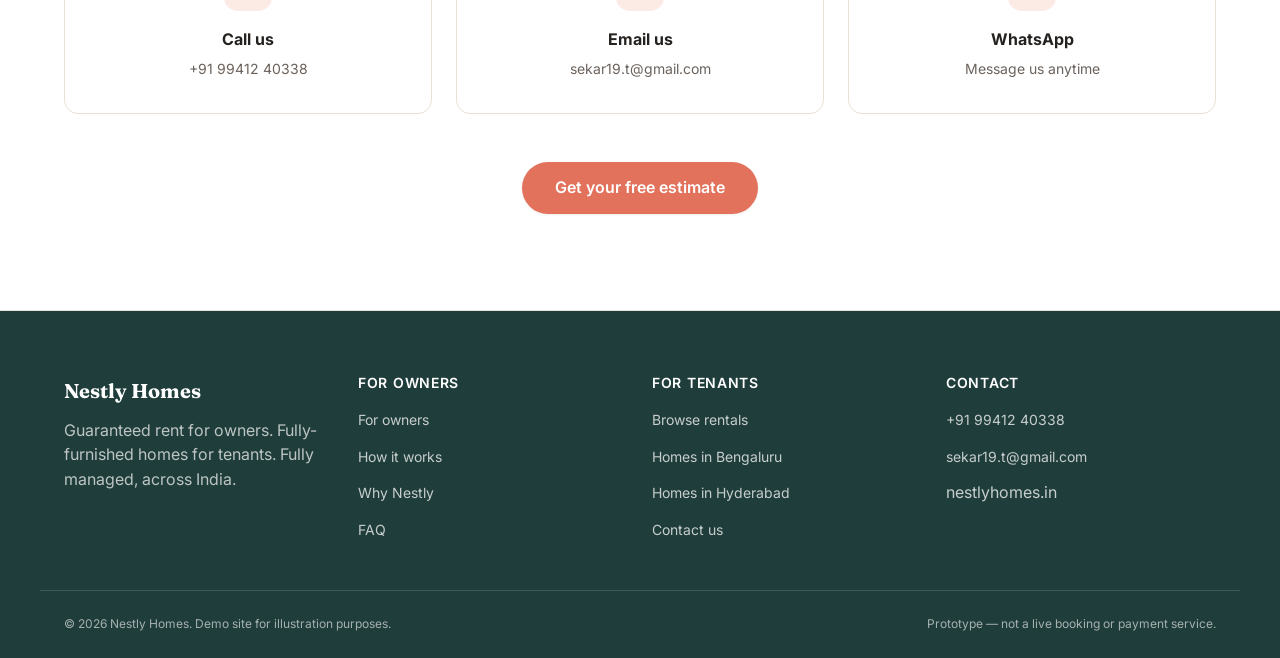
==== commit 4cd4f315: "Update contact phone number to +91 99412 40338" ====
--- a/owners.html
+++ b/owners.html
@@ -984,7 +984,7 @@
         <div class="card contact-card">
           <div class="c-icon"><svg width="22" height="22" viewBox="0 0 24 24" fill="none" stroke="currentColor" stroke-width="2" stroke-linecap="round" stroke-linejoin="round"><path d="M22 16.9v3a2 2 0 0 1-2.2 2 19.8 19.8 0 0 1-8.6-3 19.5 19.5 0 0 1-6-6 19.8 19.8 0 0 1-3-8.6A2 2 0 0 1 4.1 2h3a2 2 0 0 1 2 1.7c.1.9.4 1.8.7 2.7a2 2 0 0 1-.5 2.1L8.1 9.9a16 16 0 0 0 6 6l1.4-1.2a2 2 0 0 1 2.1-.4c.9.3 1.8.6 2.7.7A2 2 0 0 1 22 16.9Z"/></svg></div>
           <strong>Call us</strong>
-          <a href="tel:+919876543210">+91 98765 43210</a>
+          <a href="tel:+919941240338">+91 99412 40338</a>
         </div>
         <div class="card contact-card">
           <div class="c-icon"><svg width="22" height="22" viewBox="0 0 24 24" fill="none" stroke="currentColor" stroke-width="2" stroke-linecap="round" stroke-linejoin="round"><rect x="2" y="4" width="20" height="16" rx="2"/><path d="m2 6 10 7 10-7"/></svg></div>
@@ -1031,7 +1031,7 @@
     <div>
       <h4>Contact</h4>
       <ul class="footer-links">
-        <li><a href="tel:+919876543210">+91 98765 43210</a></li>
+        <li><a href="tel:+919941240338">+91 99412 40338</a></li>
         <li><a href="mailto:sekar19.t@gmail.com">sekar19.t@gmail.com</a></li>
         <li><span style="color:rgba(255,255,255,0.75);">nestlyhomes.in</span></li>
       </ul>
@@ -1355,7 +1355,7 @@
 function nestlyEnquire(id) {
   const p = nestlyGetRental(id);
   const name = p ? p.title : "this home";
-  alert(`Thanks for your interest in "${name}"!\n\nThis is a demo — in the live site this would open an enquiry form or send your details to the Nestly team. Call +91 98765 43210 or email sekar19.t@gmail.com to book a viewing.`);
+  alert(`Thanks for your interest in "${name}"!\n\nThis is a demo — in the live site this would open an enquiry form or send your details to the Nestly team. Call +91 99412 40338 or email sekar19.t@gmail.com to book a viewing.`);
 }
 
 /* Generic required-field validator used by the owner lead form. */
@@ -1441,7 +1441,7 @@
     } catch (err) {
       submitBtn.disabled = false;
       submitBtn.textContent = origBtnText;
-      alert('Sorry — something went wrong sending your details. Please try again, or call us at +91 98765 43210.');
+      alert('Sorry — something went wrong sending your details. Please try again, or call us at +91 99412 40338.');
       return;
     }
 
